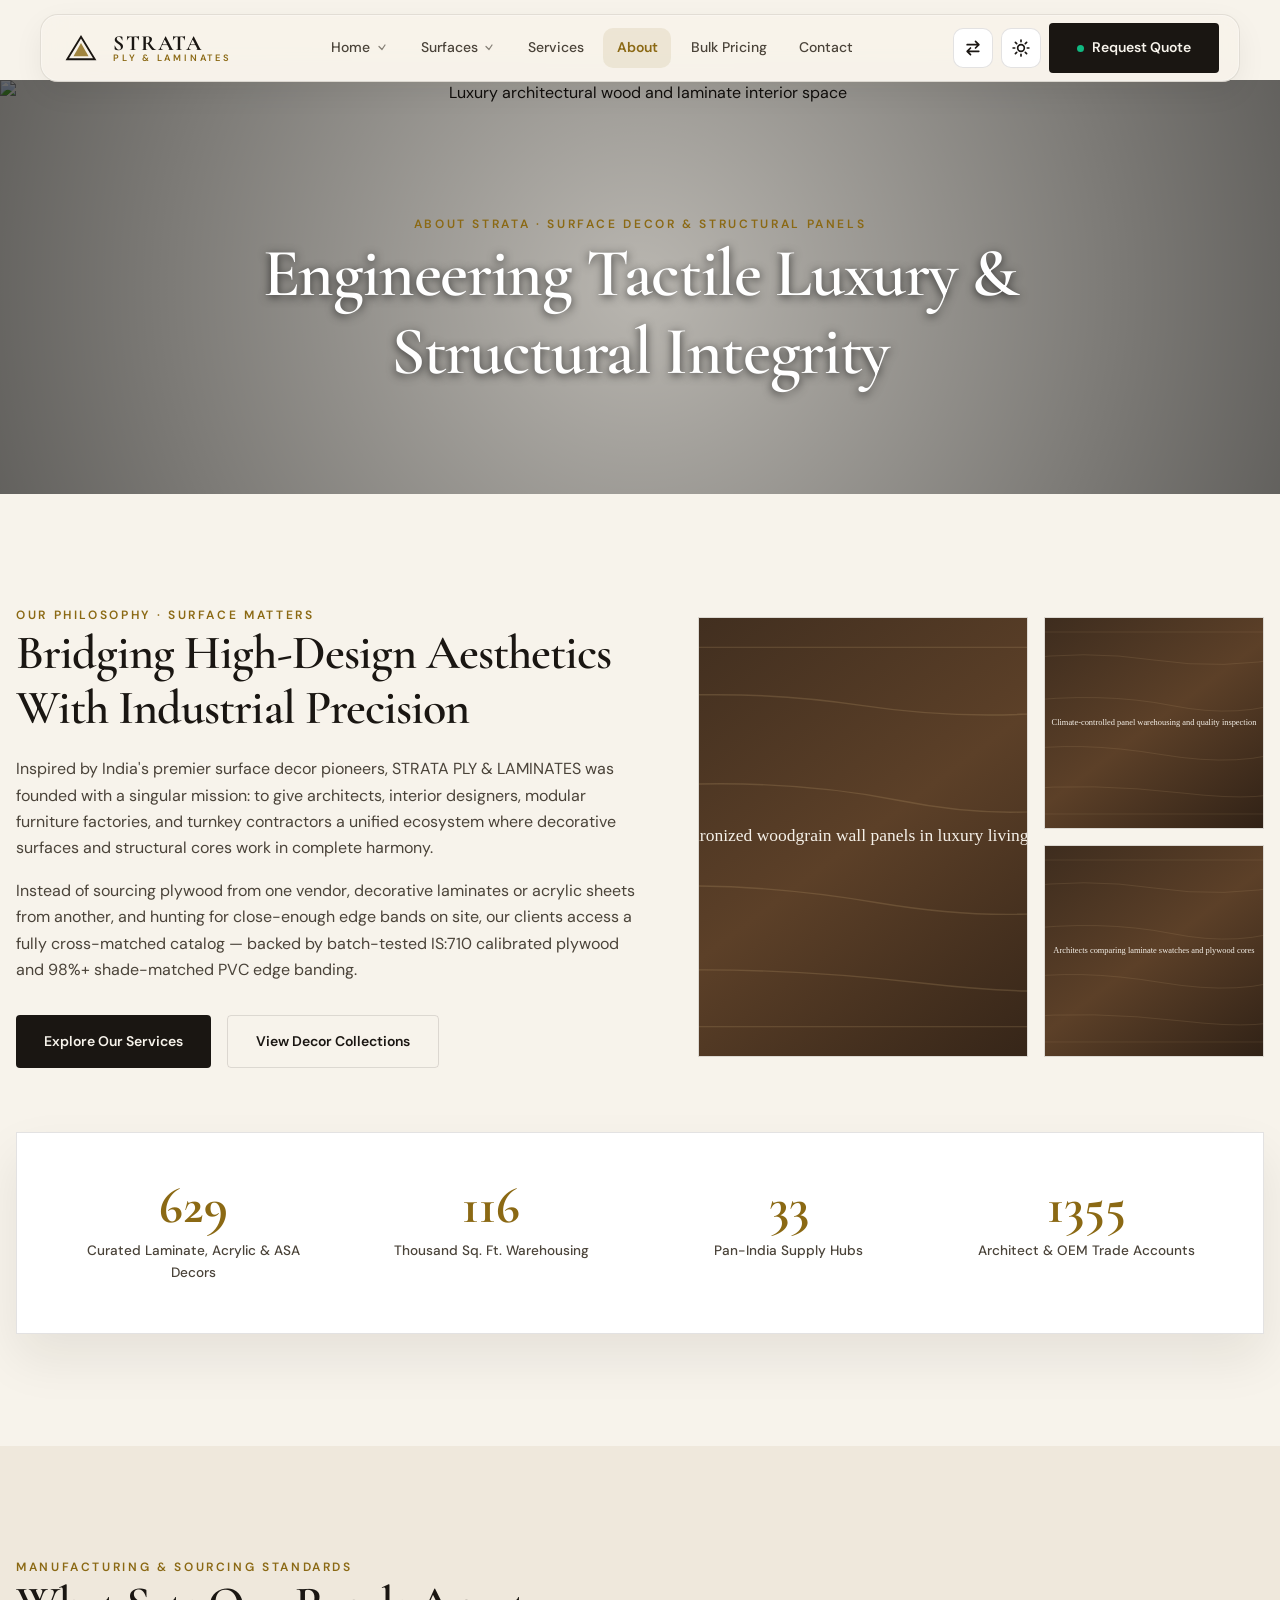
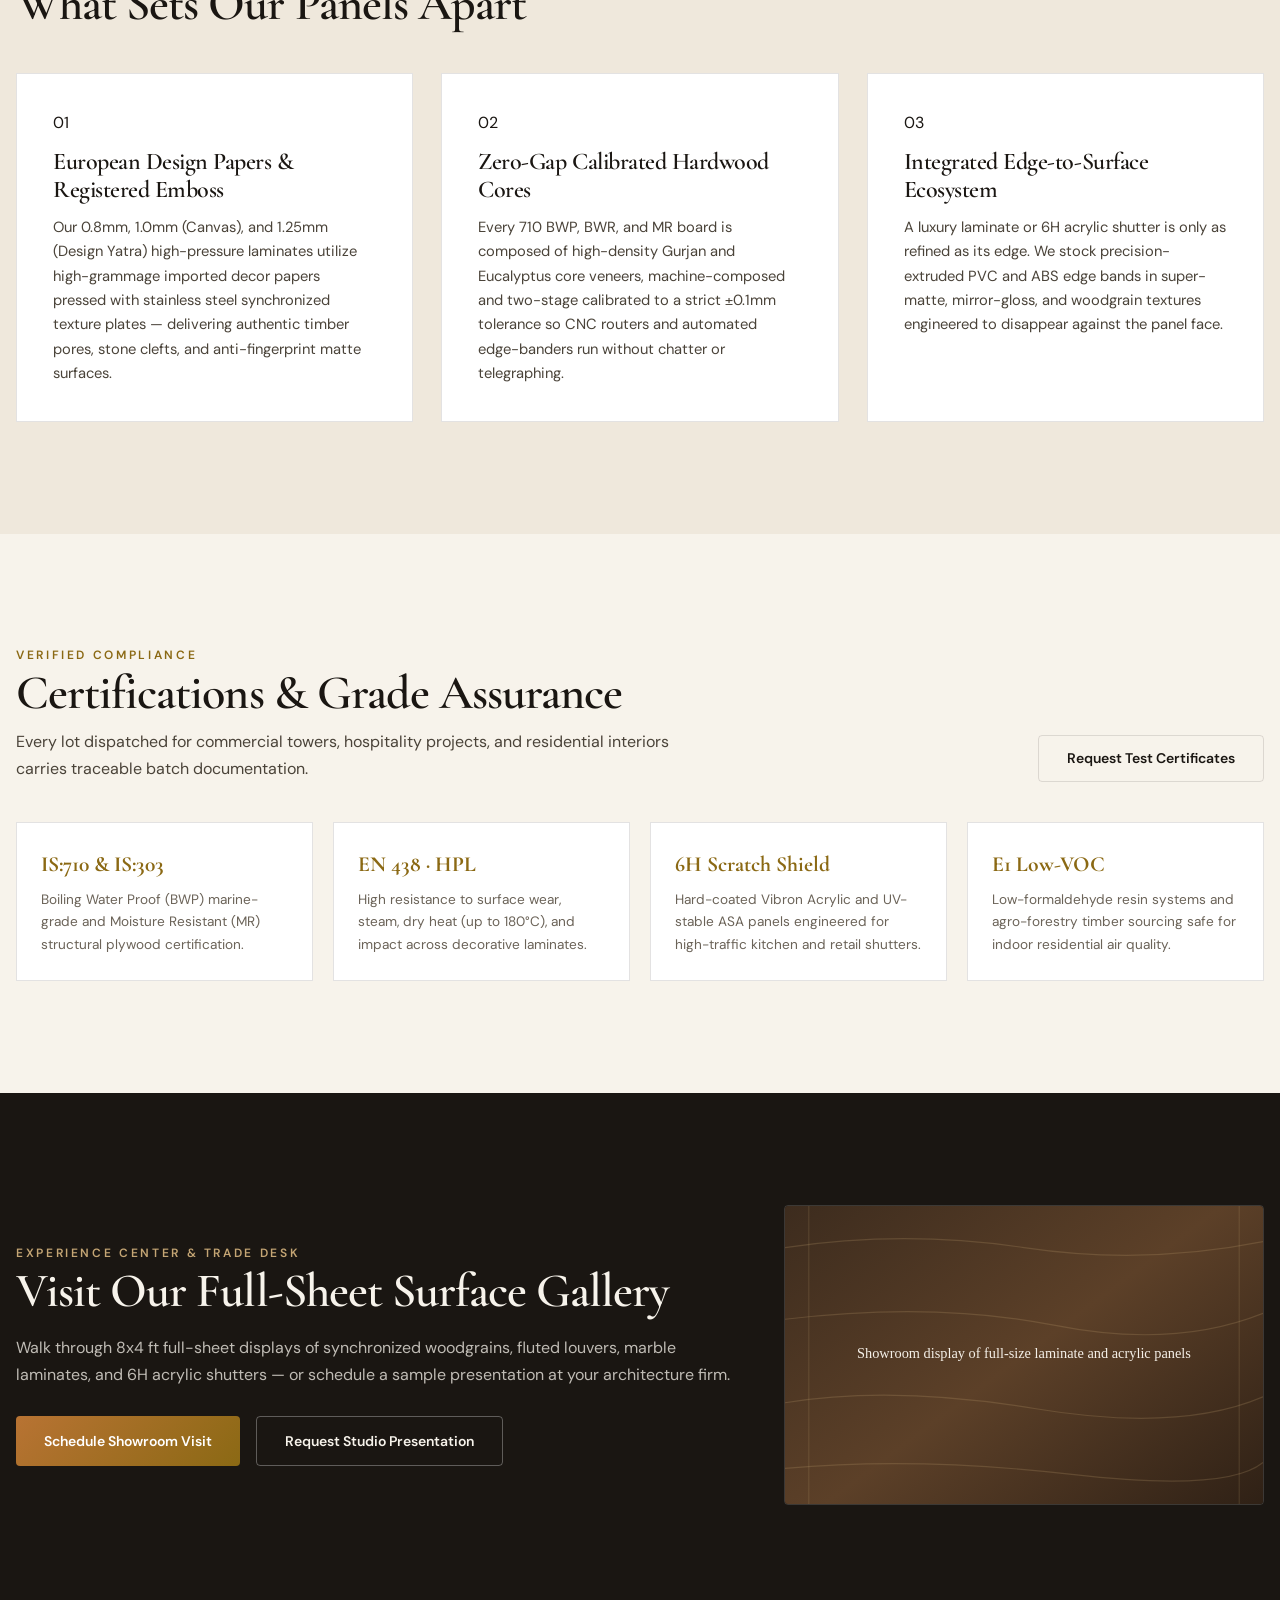
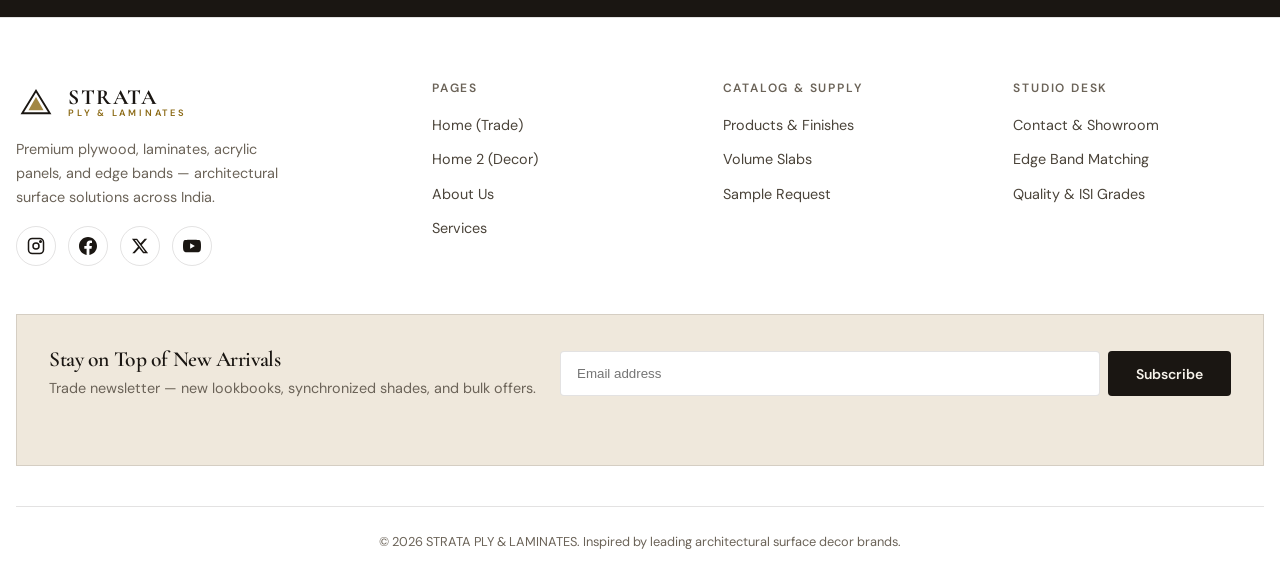
==== about.html @ cf964751 "Comprehensive site-wide polish: fix broken images, unify branding, center inner heroes, add back-to-" ====
<!DOCTYPE html>
<html lang="en">

<head>
  <meta charset="UTF-8">
  <meta name="viewport" content="width=device-width, initial-scale=1.0">
  <meta name="description"
    content="About STRATA PLY & LAMINATES — India's architectural surface decor & calibrated plywood supply partner for architects, OEMs, and interior contractors.">
  <title>About Us | STRATA PLY & LAMINATES</title>
  <link rel="icon" href="favicon.svg" type="image/svg+xml">
  <link rel="stylesheet" href="assets/css/style.css">
</head>

<body data-page="about">

  <header class="site-header" role="banner">
    <div class="nav-inner">
      <a href="index.html" class="brand-logo" aria-label="STRATA Ply and Laminates Home">
        <svg viewBox="0 0 64 64" width="40" height="40" aria-hidden="true">
          <polygon points="10,50 32,14 54,50" fill="none" stroke="currentColor" stroke-width="3" />
          <polygon points="20,45 32,24 44,45" fill="var(--accent)" opacity="0.8" />
        </svg>
        <div class="brand-text">
          <span class="brand-name">STRATA</span>
          <span class="brand-descriptor">PLY &amp; LAMINATES</span>
        </div>
      </a>

      <nav class="nav-links" aria-label="Primary Navigation">
        <!-- Home Dropdown -->
        <div class="nav-item">
          <a href="index.html" class="nav-link" data-nav="home">
            <span>Home</span>
            <svg class="nav-chevron" width="12" height="12" viewBox="0 0 24 24" fill="none" stroke="currentColor" stroke-width="2.5" stroke-linecap="round" stroke-linejoin="round"><path d="m6 9 6 6 6-9"/></svg>
          </a>
          <div class="nav-dropdown-simple">
            <a href="index.html" class="nav-dropdown-item">
              <strong>Classic Architectural</strong>
              <span>Full-line catalog & space visualizer</span>
            </a>
            <a href="home-2.html" class="nav-dropdown-item">
              <strong>Dorby Studio Showcase</strong>
              <span>Split hero & interactive swatch gallery</span>
            </a>
          </div>
        </div>

        <!-- Surfaces Mega Dropdown -->
        <div class="nav-item">
          <a href="products.html" class="nav-link" data-nav="products">
            <span>Surfaces</span>
            <svg class="nav-chevron" width="12" height="12" viewBox="0 0 24 24" fill="none" stroke="currentColor" stroke-width="2.5" stroke-linecap="round" stroke-linejoin="round"><path d="m6 9 6 6 6-9"/></svg>
          </a>
          <div class="nav-dropdown-mega">
            <div class="mega-grid">
              <a href="products.html" class="mega-item">
                <span class="mega-swatch-badge" style="background:#5c3a21">L</span>
                <div class="mega-item-info">
                  <strong>Dorby Laminates</strong>
                  <span>Synchronized, Fluted & Pro 1.25mm</span>
                </div>
              </a>
              <a href="products.html" class="mega-item">
                <span class="mega-swatch-badge" style="background:#8b6b4d">E</span>
                <div class="mega-item-info">
                  <strong>Dorby Edge</strong>
                  <span>Zero-joint matching edge bandings</span>
                </div>
              </a>
              <a href="products.html" class="mega-item">
                <span class="mega-swatch-badge" style="background:#4a6741">A</span>
                <div class="mega-item-info">
                  <strong>ASA Sheet</strong>
                  <span>Seamless UV & weather exterior sheets</span>
                </div>
              </a>
              <a href="products.html" class="mega-item">
                <span class="mega-swatch-badge" style="background:#706e6b">6H</span>
                <div class="mega-item-info">
                  <strong>6H Acrylic Panels</strong>
                  <span>Anti-scratch mirror gloss shutters</span>
                </div>
              </a>
              <a href="products.html" class="mega-item" style="grid-column: span 2">
                <span class="mega-swatch-badge" style="background:#b3541e">P</span>
                <div class="mega-item-info">
                  <strong>Calibrated Plywood (IS:710 Marine)</strong>
                  <span>4x-pressed zero-gap structural core blocks</span>
                </div>
              </a>
            </div>
            <div class="mega-footer">
              <span>✦ Master Trade Folder & A4 Swatch Box Ready</span>
              <a href="products.html">Explore All Surfaces &rarr;</a>
            </div>
          </div>
        </div>

        <div class="nav-item">
          <a href="services.html" class="nav-link" data-nav="services">Services</a>
        </div>
        <div class="nav-item">
          <a href="about.html" class="nav-link" data-nav="about">About</a>
        </div>
        <div class="nav-item">
          <a href="bulk-pricing.html" class="nav-link" data-nav="pricing">Bulk Pricing</a>
        </div>
        <div class="nav-item">
          <a href="contact.html" class="nav-link" data-nav="contact">Contact</a>
        </div>
      </nav>

      <div class="nav-actions">
        <button type="button" class="icon-btn" data-toggle-rtl aria-label="Toggle text direction" title="Toggle RTL / LTR direction">
          <svg width="20" height="20" viewBox="0 0 24 24" fill="none" stroke="currentColor" stroke-width="2" stroke-linecap="round" stroke-linejoin="round" aria-hidden="true">
            <path d="M5 8h14M15 4l4 4-4 4"/>
            <path d="M19 16H5M9 12l-4 4 4 4"/>
          </svg>
        </button>
        <button type="button" class="icon-btn" data-toggle-theme aria-label="Toggle theme" title="Toggle Light / Dark theme">
          <span data-theme-icon></span>
        </button>
        <a href="contact.html" class="btn btn-primary btn-primary-nav btn-magnetic">
          <span class="nav-pulse-dot"></span>
          <span>Request Quote</span>
        </a>
        <button type="button" class="hamburger" aria-label="Open menu" aria-expanded="false" aria-controls="mobile-drawer">
          <span></span><span></span><span></span>
        </button>
      </div>
    </div>
  </header>

  <div id="mobile-drawer" class="mobile-drawer" aria-hidden="true">
    <div class="drawer-backdrop"></div>
    <div class="drawer-panel">
      <div class="drawer-header">
        <a href="index.html" class="brand-logo">
          <svg viewBox="0 0 64 64" width="32" height="32" aria-hidden="true">
            <polygon points="10,50 32,14 54,50" fill="none" stroke="currentColor" stroke-width="3" />
            <polygon points="20,45 32,24 44,45" fill="var(--accent)" opacity="0.8" />
          </svg>
          <div class="brand-text">
            <span class="brand-name">STRATA</span>
            <span class="brand-descriptor">PLY &amp; LAMINATES</span>
          </div>
        </a>
        <button type="button" class="drawer-close" aria-label="Close menu">&times;</button>
      </div>

      <nav class="drawer-nav">
        <a href="index.html" data-nav="home">Home (Classic)</a>
        <a href="home-2.html" data-nav="home-2">Home 2 (Dorby Studio)</a>
        <div class="drawer-dropdown">
          <button type="button" class="drawer-dropdown-btn" aria-expanded="false">
            <span>Surfaces &amp; Decors</span>
            <svg class="drawer-dropdown-arrow" width="16" height="16" viewBox="0 0 24 24" fill="none" stroke="currentColor" stroke-width="2"><path d="m6 9 6 6 6-9"/></svg>
          </button>
          <div class="drawer-dropdown-content">
            <a href="products.html">✦ All Products &amp; Finishes</a>
            <a href="products.html?cat=laminates">· Dorby Laminates (0.8–1.25mm)</a>
            <a href="products.html?cat=edge">· Dorby Edge Bandings</a>
            <a href="products.html?cat=asa">· ASA Weatherproof Panels</a>
            <a href="products.html?cat=acrylic">· 6H Acrylic Mirror &amp; Matte</a>
            <a href="products.html?cat=plywood">· IS:710 Marine Calibrated Ply</a>
          </div>
        </div>
        <a href="services.html" data-nav="services">Services &amp; SLAs</a>
        <a href="about.html" data-nav="about">About Atelier</a>
        <a href="bulk-pricing.html" data-nav="pricing">Bulk Pricing</a>
        <a href="contact.html" data-nav="contact">Contact &amp; Studio</a>
      </nav>

      <div class="drawer-surfaces-preview">
        <span class="drawer-section-title">Surface Collections</span>
        <div class="drawer-surface-chips">
          <a href="products.html">Laminates</a>
          <a href="products.html">Dorby Edge</a>
          <a href="products.html">ASA Sheets</a>
          <a href="products.html">6H Acrylic</a>
          <a href="products.html">IS:710 Ply</a>
        </div>
      </div>

      <div class="drawer-actions">
        <div class="drawer-toggles-row">
          <button type="button" class="btn btn-outline drawer-toggle-btn" data-toggle-rtl aria-label="Toggle text direction">
            <svg width="18" height="18" viewBox="0 0 24 24" fill="none" stroke="currentColor" stroke-width="2" stroke-linecap="round" stroke-linejoin="round" aria-hidden="true">
              <path d="M5 8h14M15 4l4 4-4 4"/>
              <path d="M19 16H5M9 12l-4 4 4 4"/>
            </svg>
            <span data-rtl-label>RTL</span>
          </button>
          <button type="button" class="btn btn-outline drawer-toggle-btn" data-toggle-theme aria-label="Toggle theme">
            <span data-theme-icon></span>
            <span>Theme</span>
          </button>
        </div>
        <a href="contact.html" class="btn btn-primary" style="width:100%">
          <span class="nav-pulse-dot"></span>
          <span>Request Quote</span>
        </a>
      </div>
    </div>
  </div>

  <main class="page-main">
    <!-- Hero -->
    <section class="page-hero" aria-labelledby="about-hero">
      <img src="https://images.unsplash.com/photo-1618221195710-dd6b41faaea6?auto=format&fit=crop&w=1800&q=80"
        alt="Luxury architectural wood and laminate interior space" width="1800" height="900" fetchpriority="high">
      <div class="page-hero-overlay"></div>
      <div class="container">
        <p class="eyebrow">About STRATA · Surface Decor & Structural Panels</p>
        <h1 id="about-hero" class="display-heading">Engineering Tactile Luxury & Structural Integrity</h1>
      </div>
    </section>

    <!-- Story & Heritage -->
    <section class="section" aria-labelledby="story-heading">
      <div class="container">
        <div class="about-story-grid">
          <div class="reveal">
            <p class="eyebrow">Our Philosophy · Surface Matters</p>
            <h2 id="story-heading" class="section-heading">Bridging High-Design Aesthetics With Industrial Precision</h2>
            <p style="margin-top:1.25rem;color:var(--text-secondary)">
              Inspired by India's premier surface decor pioneers, STRATA PLY & LAMINATES was founded with a singular mission: to give architects, interior designers, modular furniture factories, and turnkey contractors a unified ecosystem where decorative surfaces and structural cores work in complete harmony.
            </p>
            <p style="margin-top:1rem;color:var(--text-secondary)">
              Instead of sourcing plywood from one vendor, decorative laminates or acrylic sheets from another, and hunting for close-enough edge bands on site, our clients access a fully cross-matched catalog — backed by batch-tested IS:710 calibrated plywood and 98%+ shade-matched PVC edge banding.
            </p>
            <div style="margin-top:2rem;display:flex;gap:1rem;flex-wrap:wrap">
              <a href="services.html" class="btn btn-primary">Explore Our Services</a>
              <a href="home-2.html" class="btn btn-outline">View Decor Collections</a>
            </div>
          </div>

          <div class="about-collage reveal">
            <img src="https://images.unsplash.com/photo-1616486338812-3dadae4b4ace?auto=format&fit=crop&w=800&q=80"
              alt="Synchronized woodgrain wall panels in luxury living room" loading="lazy"
              style="aspect-ratio:3/4">
            <div style="display:grid;gap:1rem">
              <img src="https://images.unsplash.com/photo-1586528116311-ad8dd3c8310d?auto=format&fit=crop&w=700&q=80"
                alt="Climate-controlled panel warehousing and quality inspection" loading="lazy"
                style="aspect-ratio:4/3">
              <img src="https://images.unsplash.com/photo-1503387762-592deb58ef4e?auto=format&fit=crop&w=700&q=80"
                alt="Architects comparing laminate swatches and plywood cores" loading="lazy"
                style="aspect-ratio:4/3">
            </div>
          </div>
        </div>

        <!-- Counter Strip -->
        <div class="about-stat-strip reveal" style="margin-top:4rem">
          <div class="about-stat-item">
            <strong data-counter="650">0</strong>
            <span>Curated Laminate, Acrylic & ASA Decors</span>
          </div>
          <div class="about-stat-item">
            <strong data-counter="120">0</strong>
            <span>Thousand Sq. Ft. Warehousing</span>
          </div>
          <div class="about-stat-item">
            <strong data-counter="35">0</strong>
            <span>Pan-India Supply Hubs</span>
          </div>
          <div class="about-stat-item">
            <strong data-counter="1400">0</strong>
            <span>Architect & OEM Trade Accounts</span>
          </div>
        </div>
      </div>
    </section>

    <!-- Three Core Pillars -->
    <section class="section" style="background:var(--bg-secondary)" aria-labelledby="pillars-heading">
      <div class="container">
        <p class="eyebrow reveal">Manufacturing & Sourcing Standards</p>
        <h2 id="pillars-heading" class="section-heading reveal">What Sets Our Panels Apart</h2>

        <div class="pillars-grid" style="margin-top:2.5rem">
          <article class="pillar-card reveal">
            <span class="benefit-num">01</span>
            <h3>European Design Papers & Registered Emboss</h3>
            <p>
              Our 0.8mm, 1.0mm (Canvas), and 1.25mm (Design Yatra) high-pressure laminates utilize high-grammage imported decor papers pressed with stainless steel synchronized texture plates — delivering authentic timber pores, stone clefts, and anti-fingerprint matte surfaces.
            </p>
          </article>

          <article class="pillar-card reveal">
            <span class="benefit-num">02</span>
            <h3>Zero-Gap Calibrated Hardwood Cores</h3>
            <p>
              Every 710 BWP, BWR, and MR board is composed of high-density Gurjan and Eucalyptus core veneers, machine-composed and two-stage calibrated to a strict ±0.1mm tolerance so CNC routers and automated edge-banders run without chatter or telegraphing.
            </p>
          </article>

          <article class="pillar-card reveal">
            <span class="benefit-num">03</span>
            <h3>Integrated Edge-to-Surface Ecosystem</h3>
            <p>
              A luxury laminate or 6H acrylic shutter is only as refined as its edge. We stock precision-extruded PVC and ABS edge bands in super-matte, mirror-gloss, and woodgrain textures engineered to disappear against the panel face.
            </p>
          </article>
        </div>
      </div>
    </section>

    <!-- Quality & Sustainability Certifications -->
    <section class="section" aria-labelledby="cert-heading">
      <div class="container">
        <div style="display:flex;justify-content:space-between;align-items:flex-end;flex-wrap:wrap;gap:1.5rem">
          <div>
            <p class="eyebrow reveal">Verified Compliance</p>
            <h2 id="cert-heading" class="section-heading reveal">Certifications & Grade Assurance</h2>
            <p class="reveal" style="margin-top:0.5rem;color:var(--text-secondary);max-width:60ch">
              Every lot dispatched for commercial towers, hospitality projects, and residential interiors carries traceable batch documentation.
            </p>
          </div>
          <button type="button" class="btn btn-outline reveal" data-modal-open="modal-enquiry">Request Test Certificates</button>
        </div>

        <div class="cert-badges" style="margin-top:2.5rem">
          <div class="cert-card reveal">
            <strong>IS:710 & IS:303</strong>
            <span>Boiling Water Proof (BWP) marine-grade and Moisture Resistant (MR) structural plywood certification.</span>
          </div>
          <div class="cert-card reveal">
            <strong>EN 438 · HPL</strong>
            <span>High resistance to surface wear, steam, dry heat (up to 180°C), and impact across decorative laminates.</span>
          </div>
          <div class="cert-card reveal">
            <strong>6H Scratch Shield</strong>
            <span>Hard-coated Vibron Acrylic and UV-stable ASA panels engineered for high-traffic kitchen and retail shutters.</span>
          </div>
          <div class="cert-card reveal">
            <strong>E1 Low-VOC</strong>
            <span>Low-formaldehyde resin systems and agro-forestry timber sourcing safe for indoor residential air quality.</span>
          </div>
        </div>
      </div>
    </section>

    <!-- Architect & Studio Experience Center Section -->
    <section class="section section-dark" aria-labelledby="studio-cta-heading">
      <div class="container">
        <div class="cta-banner-grid">
          <div class="reveal">
            <p class="eyebrow">Experience Center & Trade Desk</p>
            <h2 id="studio-cta-heading" class="section-heading">Visit Our Full-Sheet Surface Gallery</h2>
            <p style="margin-top:1rem">
              Walk through 8x4 ft full-sheet displays of synchronized woodgrains, fluted louvers, marble laminates, and 6H acrylic shutters — or schedule a sample presentation at your architecture firm.
            </p>
            <div style="margin-top:1.75rem;display:flex;gap:1rem;flex-wrap:wrap">
              <a href="contact.html" class="btn btn-accent">Schedule Showroom Visit</a>
              <button type="button" class="btn btn-outline" style="border-color:rgba(255,255,255,0.3);color:inherit"
                data-modal-open="modal-enquiry">Request Studio Presentation</button>
            </div>
          </div>
          <div class="reveal">
            <img src="https://images.unsplash.com/photo-1618221195710-dd6b41faaea6?auto=format&fit=crop&w=1000&q=80"
              alt="Showroom display of full-size laminate and acrylic panels" loading="lazy"
              style="border-radius:var(--radius);border:1px solid rgba(255,255,255,0.15);aspect-ratio:16/10;object-fit:cover;width:100%">
          </div>
        </div>
      </div>
    </section>
  </main>

  <footer class="site-footer" role="contentinfo">
    <div class="container">
      <div class="footer-grid">
        <div class="footer-brand">
          <a href="index.html" class="brand-logo">
            <svg viewBox="0 0 64 64" width="40" height="40" aria-hidden="true">
              <polygon points="10,50 32,14 54,50" fill="none" stroke="currentColor" stroke-width="3" />
              <polygon points="20,45 32,24 44,45" fill="var(--accent)" opacity="0.8" />
            </svg>
            <div class="brand-text"><span class="brand-name">STRATA</span><span class="brand-descriptor">PLY &amp; LAMINATES</span></div>
          </a>
          <p>Premium plywood, laminates, acrylic panels, and edge bands — architectural surface solutions across India.</p>
          <div class="social-row">
            <a href="#" aria-label="Instagram"><svg width="18" height="18" viewBox="0 0 24 24" fill="none"
                stroke="currentColor" stroke-width="2">
                <rect x="2" y="2" width="20" height="20" rx="5" />
                <circle cx="12" cy="12" r="4" />
                <circle cx="18" cy="6" r="1" fill="currentColor" />
              </svg></a>
            <a href="#" aria-label="Facebook"><svg width="18" height="18" viewBox="0 0 24 24" fill="currentColor">
                <path
                  d="M24 12.073c0-6.627-5.373-12-12-12s-12 5.373-12 12c0 5.99 4.388 10.954 10.125 11.854v-8.385H7.078v-3.47h3.047V9.43c0-3.007 1.792-4.669 4.533-4.669 1.312 0 2.686.235 2.686.235v2.953H15.83c-1.491 0-1.956.925-1.956 1.874v2.25h3.328l-.532 3.47h-2.796v8.385C19.612 23.027 24 18.062 24 12.073z" />
              </svg></a>
            <a href="#" aria-label="X"><svg width="18" height="18" viewBox="0 0 24 24" fill="currentColor">
                <path
                  d="M18.244 2.25h3.308l-7.227 8.26 8.502 11.24H16.17l-5.214-6.817L4.99 21.75H1.68l7.73-8.835L1.254 2.25H8.08l4.713 6.231zm-1.161 17.52h1.833L7.084 4.126H5.117z" />
              </svg></a>
            <a href="#" aria-label="YouTube"><svg width="18" height="18" viewBox="0 0 24 24" fill="currentColor">
                <path
                  d="M23.498 6.186a3.016 3.016 0 0 0-2.122-2.136C19.505 3.545 12 3.545 12 3.545s-7.505 0-9.377.505A3.017 3.017 0 0 0 .502 6.186C0 8.07 0 12 0 12s0 3.93.502 5.814a3.016 3.016 0 0 0 2.122 2.136c1.871.505 9.376.505 9.376.505s7.505 0 9.377-.505a3.015 3.015 0 0 0 2.122-2.136C24 15.93 24 12 24 12s0-3.93-.502-5.814zM9.545 15.568V8.432L15.818 12l-6.273 3.568z" />
              </svg></a>
          </div>
        </div>
        <div class="footer-col">
          <h4>Pages</h4>
          <ul>
            <li><a href="index.html">Home (Trade)</a></li>
            <li><a href="home-2.html">Home 2 (Decor)</a></li>
            <li><a href="about.html">About Us</a></li>
            <li><a href="services.html">Services</a></li>
          </ul>
        </div>
        <div class="footer-col">
          <h4>Catalog & Supply</h4>
          <ul>
            <li><a href="products.html">Products & Finishes</a></li>
            <li><a href="bulk-pricing.html">Volume Slabs</a></li>
            <li><a href="#" data-modal-open="modal-enquiry">Sample Request</a></li>
          </ul>
        </div>
        <div class="footer-col">
          <h4>Studio Desk</h4>
          <ul>
            <li><a href="contact.html">Contact & Showroom</a></li>
            <li><a href="services.html">Edge Band Matching</a></li>
            <li><a href="about.html">Quality & ISI Grades</a></li>
          </ul>
        </div>
      </div>
      <div class="newsletter-box">
        <div>
          <h3 style="font-size:1.35rem">Stay on Top of New Arrivals</h3>
          <p style="font-size:0.9rem;color:var(--text-muted);margin-top:0.35rem">Trade newsletter — new lookbooks, synchronized shades, and bulk offers.</p>
        </div>
        <form class="newsletter-form" data-newsletter aria-label="Newsletter">
          <input type="email" placeholder="Email address" required aria-label="Email">
          <button type="submit" class="btn btn-primary">Subscribe</button>
        </form>
        <p class="newsletter-msg" style="width:100%;font-size:0.85rem;margin-top:0.5rem"></p>
      </div>
      <p class="footer-bottom">© 2026 STRATA PLY &amp; LAMINATES. Inspired by leading architectural surface decor brands.</p>
    </div>
  </footer>

  <div id="modal-enquiry" class="modal-root" role="dialog" aria-modal="true" aria-labelledby="modal-enquiry-title"
    aria-hidden="true">
    <div class="modal-backdrop"></div>
    <div class="modal-card">
      <button type="button" class="modal-close" aria-label="Close">&times;</button>
      <h2 id="modal-enquiry-title" style="font-size:1.75rem">Connect With Our Team</h2>
      <p style="margin-top:0.5rem;color:var(--text-muted);font-size:0.9rem">Request test certificates, studio presentations, or dealer pricing.</p>
      <form data-validate-form style="margin-top:1.5rem">
        <div class="form-group"><label for="eq-name">Full Name</label><input id="eq-name" name="name" required
            autocomplete="name"><span class="form-error">Required</span></div>
        <div class="form-group"><label for="eq-email">Email</label><input id="eq-email" name="email" type="email"
            required autocomplete="email"><span class="form-error">Valid email required</span></div>
        <div class="form-group"><label for="eq-phone">Phone</label><input id="eq-phone" name="phone" type="tel"
            required><span class="form-error">Valid phone required</span></div>
        <div class="form-group"><label for="eq-msg">Enquiry Details</label><textarea id="eq-msg" name="message" rows="3"
            required placeholder="Studio presentation, test reports, or project requirement…"></textarea><span class="form-error">Required</span>
        </div>
        <button type="submit" class="btn btn-primary" style="width:100%">Send Enquiry</button>
        <p class="form-success" hidden style="margin-top:1rem;text-align:center;color:var(--accent)">Enquiry received — thank you.</p>
      </form>
    </div>
  </div>

  <script src="assets/js/main.js"></script>
</body>

</html>
---- assets/css/style.css ----
/* STRATA PLY & LAMINATES — Design System */
@import url('https://fonts.googleapis.com/css2?family=Cormorant+Garamond:ital,wght@0,500;0,600;0,700;1,500&family=DM+Sans:ital,opsz,wght@0,9..40,400;0,9..40,500;0,9..40,600;0,9..40,700;1,9..40,400&display=swap');

:root {
  --bg-primary: #f7f3eb;
  --bg-secondary: #efe8dc;
  --bg-elevated: #ffffff;
  --text-primary: #1a1612;
  --text-secondary: #4a4339;
  --text-muted: #6b6358;
  --accent: #8b6914;
  --accent-soft: #c4a574;
  --accent-copper: #b87333;
  --border: rgba(26, 22, 18, 0.12);
  --shadow: 0 24px 48px rgba(26, 22, 18, 0.08);
  --shadow-lg: 0 32px 64px rgba(26, 22, 18, 0.14);
  --nav-height: 80px;
  --font-display: 'Cormorant Garamond', Georgia, serif;
  --font-body: 'DM Sans', system-ui, sans-serif;
  --radius: 4px;
  --transition: 0.35s cubic-bezier(0.4, 0, 0.2, 1);
}

[data-theme='dark'] {
  --bg-primary: #141210;
  --bg-secondary: #1c1916;
  --bg-elevated: #242019;
  --text-primary: #f5f0e8;
  --text-secondary: #d4cdc2;
  --text-muted: #a89f92;
  --accent: #d4a853;
  --accent-soft: #c4a574;
  --border: rgba(245, 240, 232, 0.12);
  --shadow: 0 24px 48px rgba(0, 0, 0, 0.4);
  --shadow-lg: 0 32px 64px rgba(0, 0, 0, 0.55);
}

*,
*::before,
*::after {
  box-sizing: border-box;
  margin: 0;
  padding: 0;
}

html {
  scroll-behavior: smooth;
}

body {
  font-family: var(--font-body);
  background: var(--bg-primary);
  color: var(--text-primary);
  line-height: 1.65;
  overflow-x: hidden;
  transition: background var(--transition), color var(--transition);
}

img {
  max-width: 100%;
  height: auto;
  display: block;
}

a {
  color: inherit;
  text-decoration: none;
}

ul {
  list-style: none;
}

h1, h2, h3, h4 {
  font-family: var(--font-display);
  font-weight: 600;
  line-height: 1.15;
  letter-spacing: -0.02em;
}

.container {
  width: min(100% - 2rem, 1280px);
  margin-inline: auto;
}

.eyebrow {
  font-size: clamp(0.65rem, 1.5vw, 0.75rem);
  font-weight: 600;
  letter-spacing: 0.22em;
  text-transform: uppercase;
  color: var(--accent);
}

.display-heading {
  font-size: clamp(2.25rem, 6vw, 4.25rem);
}

.section-heading {
  font-size: clamp(1.85rem, 4vw, 3rem);
}

.section {
  padding: clamp(4rem, 10vw, 7rem) 0;
}

/* ——— Unique Architectural Floating Capsule Navbar ——— */
.site-header {
  position: fixed;
  top: 14px;
  left: 0;
  right: 0;
  z-index: 1000;
  padding-inline: clamp(1rem, 3.5vw, 2.5rem);
  pointer-events: none;
  transition: top 0.35s ease, padding 0.35s ease;
}

.site-header .nav-inner {
  pointer-events: auto;
  max-width: 1360px;
  margin: 0 auto;
  height: 68px;
  padding: 0.45rem 1.25rem;
  background: color-mix(in srgb, var(--bg-primary) 88%, transparent);
  backdrop-filter: blur(20px) saturate(180%);
  -webkit-backdrop-filter: blur(20px) saturate(180%);
  border: 1px solid color-mix(in srgb, var(--border) 80%, transparent);
  border-radius: 18px;
  box-shadow: 0 10px 32px -4px rgba(26, 22, 18, 0.08), 0 0 0 1px rgba(255, 255, 255, 0.3) inset;
  display: flex;
  align-items: center;
  justify-content: space-between;
  gap: 1.5rem;
  transition: all 0.35s ease;
}

[data-theme='dark'] .site-header .nav-inner {
  background: rgba(20, 18, 16, 0.88);
  border-color: rgba(255, 255, 255, 0.1);
  box-shadow: 0 14px 40px -4px rgba(0, 0, 0, 0.45), 0 0 0 1px rgba(255, 255, 255, 0.04) inset;
}

.site-header.scrolled {
  top: 8px;
}

.site-header.scrolled .nav-inner {
  height: 62px;
  background: color-mix(in srgb, var(--bg-primary) 95%, transparent);
  border-color: var(--border);
  box-shadow: 0 14px 36px -4px rgba(26, 22, 18, 0.12), 0 0 0 1px rgba(255, 255, 255, 0.35) inset;
}

/* Brand Emblem */
.brand-logo {
  display: flex;
  align-items: center;
  gap: 0.75rem;
  flex-shrink: 0;
  text-decoration: none;
}

.brand-logo svg {
  width: 40px;
  height: 40px;
  transition: transform var(--transition);
}

.brand-logo:hover svg {
  transform: rotate(-3deg) scale(1.05);
}

.brand-text {
  display: flex;
  flex-direction: column;
  line-height: 1.05;
}

.brand-name {
  font-family: var(--font-display);
  font-size: 1.35rem;
  font-weight: 700;
  letter-spacing: 0.07em;
  color: var(--text-primary);
}

.brand-descriptor {
  font-size: 0.58rem;
  letter-spacing: 0.3em;
  text-transform: uppercase;
  color: var(--accent);
  font-weight: 600;
}

/* Nav Links & Dropdown System */
.nav-links {
  display: flex;
  align-items: center;
  gap: 0.35rem;
  list-style: none;
  margin: 0;
  padding: 0;
}

.nav-item {
  position: relative;
}

.nav-link {
  font-size: 0.875rem;
  font-weight: 500;
  color: var(--text-secondary);
  padding: 0.5rem 0.85rem;
  border-radius: 10px;
  display: inline-flex;
  align-items: center;
  gap: 0.35rem;
  transition: all 0.2s ease;
  text-decoration: none;
  white-space: nowrap;
}

.nav-link:hover {
  color: var(--text-primary);
  background: color-mix(in srgb, currentColor 6%, transparent);
}

.nav-link.active {
  color: var(--accent);
  background: color-mix(in srgb, var(--accent) 10%, transparent);
  font-weight: 600;
}

.nav-chevron {
  transition: transform 0.25s ease;
  opacity: 0.65;
}

.nav-item:hover .nav-chevron {
  transform: rotate(180deg);
  opacity: 1;
}

/* Invisible bridge so mouse hover doesn't drop */
.nav-item::after {
  content: '';
  position: absolute;
  top: 100%;
  left: 0;
  right: 0;
  height: 14px;
}

/* Simple Dropdown */
.nav-dropdown-simple {
  position: absolute;
  top: calc(100% + 10px);
  left: 0;
  min-width: 260px;
  background: var(--bg-elevated);
  backdrop-filter: blur(24px);
  -webkit-backdrop-filter: blur(24px);
  border: 1px solid var(--border);
  border-radius: 14px;
  box-shadow: 0 16px 40px -8px rgba(0, 0, 0, 0.16);
  padding: 0.5rem;
  opacity: 0;
  pointer-events: none;
  transform: translateY(8px);
  transition: opacity 0.22s ease, transform 0.22s cubic-bezier(0.16, 1, 0.3, 1);
  z-index: 100;
}

[dir='rtl'] .nav-dropdown-simple {
  left: auto;
  right: 0;
}

.nav-item:hover .nav-dropdown-simple,
.nav-item:focus-within .nav-dropdown-simple {
  opacity: 1;
  pointer-events: auto;
  transform: translateY(0);
}

.nav-dropdown-item {
  display: flex;
  flex-direction: column;
  gap: 0.15rem;
  padding: 0.65rem 0.85rem;
  border-radius: 8px;
  text-decoration: none;
  transition: background 0.2s ease;
}

.nav-dropdown-item:hover {
  background: color-mix(in srgb, currentColor 6%, transparent);
}

.nav-dropdown-item strong {
  font-size: 0.88rem;
  color: var(--text-primary);
  font-weight: 600;
}

.nav-dropdown-item span {
  font-size: 0.72rem;
  color: var(--text-muted);
}

/* Luxury Mega Dropdown for Surfaces */
.nav-dropdown-mega {
  position: absolute;
  top: calc(100% + 10px);
  left: 50%;
  transform: translateX(-50%) translateY(8px);
  width: 580px;
  background: var(--bg-elevated);
  backdrop-filter: blur(24px);
  -webkit-backdrop-filter: blur(24px);
  border: 1px solid var(--border);
  border-radius: 16px;
  box-shadow: 0 20px 48px -10px rgba(0, 0, 0, 0.2);
  padding: 1.25rem;
  opacity: 0;
  pointer-events: none;
  transition: opacity 0.25s ease, transform 0.25s cubic-bezier(0.16, 1, 0.3, 1);
  z-index: 100;
}

[dir='rtl'] .nav-dropdown-mega {
  left: auto;
  right: 50%;
  transform: translateX(50%) translateY(8px);
}

.nav-item:hover .nav-dropdown-mega,
.nav-item:focus-within .nav-dropdown-mega {
  opacity: 1;
  pointer-events: auto;
  transform: translateX(-50%) translateY(0);
}

[dir='rtl'] .nav-item:hover .nav-dropdown-mega,
[dir='rtl'] .nav-item:focus-within .nav-dropdown-mega {
  transform: translateX(50%) translateY(0);
}

.mega-grid {
  display: grid;
  grid-template-columns: repeat(2, 1fr);
  gap: 0.65rem;
}

.mega-item {
  display: flex;
  align-items: center;
  gap: 0.75rem;
  padding: 0.65rem 0.85rem;
  border-radius: 10px;
  text-decoration: none;
  border: 1px solid transparent;
  transition: all 0.2s ease;
}

.mega-item:hover {
  background: color-mix(in srgb, currentColor 5%, transparent);
  border-color: var(--border);
  transform: translateX(2px);
}

[dir='rtl'] .mega-item:hover {
  transform: translateX(-2px);
}

.mega-swatch-badge {
  width: 34px;
  height: 34px;
  border-radius: 8px;
  display: grid;
  place-items: center;
  font-family: var(--font-display);
  font-weight: 700;
  font-size: 0.95rem;
  color: #fff;
  flex-shrink: 0;
  box-shadow: 0 4px 10px -2px rgba(0, 0, 0, 0.2);
}

.mega-item-info {
  display: flex;
  flex-direction: column;
}

.mega-item-info strong {
  font-size: 0.86rem;
  color: var(--text-primary);
  font-weight: 600;
}

.mega-item-info span {
  font-size: 0.72rem;
  color: var(--text-muted);
}

.mega-footer {
  margin-top: 1rem;
  padding-top: 0.85rem;
  border-top: 1px solid var(--border);
  display: flex;
  align-items: center;
  justify-content: space-between;
  font-size: 0.76rem;
  color: var(--text-secondary);
}

.mega-footer a {
  color: var(--accent);
  font-weight: 600;
  display: inline-flex;
  align-items: center;
  gap: 0.25rem;
}

.mega-footer a:hover {
  text-decoration: underline;
}

/* Nav Actions CTA with Pulse */
.btn-primary-nav {
  padding: 0.65rem 1.25rem;
  font-size: 0.85rem;
  border-radius: 10px;
  display: inline-flex;
  align-items: center;
  gap: 0.5rem;
  white-space: nowrap;
}

.nav-pulse-dot {
  width: 7px;
  height: 7px;
  border-radius: 50%;
  background: #10b981;
  box-shadow: 0 0 0 0 rgba(16, 185, 129, 0.7);
  animation: navPulse 2s infinite;
  display: inline-block;
  flex-shrink: 0;
}

@keyframes navPulse {
  0% {
    transform: scale(0.95);
    box-shadow: 0 0 0 0 rgba(16, 185, 129, 0.7);
  }
  70% {
    transform: scale(1);
    box-shadow: 0 0 0 6px rgba(16, 185, 129, 0);
  }
  100% {
    transform: scale(0.95);
    box-shadow: 0 0 0 0 rgba(16, 185, 129, 0);
  }
}

.nav-actions {
  display: flex;
  align-items: center;
  gap: 0.5rem;
}

.icon-btn {
  width: 40px;
  height: 40px;
  border: 1px solid var(--border);
  background: var(--bg-elevated);
  color: var(--text-primary);
  border-radius: 10px;
  cursor: pointer;
  display: inline-flex;
  align-items: center;
  justify-content: center;
  padding: 0;
  transition: transform var(--transition), border-color var(--transition), background var(--transition);
}

.icon-btn:hover {
  transform: translateY(-2px);
  border-color: var(--accent-soft);
}

.icon-btn:active,
.icon-btn.active {
  border-color: var(--accent);
  color: var(--accent);
}

.icon-btn svg {
  display: block;
}

.btn {
  display: inline-flex;
  align-items: center;
  justify-content: center;
  gap: 0.5rem;
  padding: 0.85rem 1.75rem;
  font-family: var(--font-body);
  font-size: 0.875rem;
  font-weight: 600;
  border: none;
  border-radius: var(--radius);
  cursor: pointer;
  transition: transform 0.25s ease, box-shadow 0.25s ease, background 0.25s ease;
}

.btn-primary {
  background: var(--text-primary);
  color: var(--bg-primary);
}

[data-theme='dark'] .btn-primary {
  background: var(--accent);
  color: #141210;
}

.btn-primary:hover {
  transform: translateY(-2px);
  box-shadow: 0 6px 20px color-mix(in srgb, var(--accent) 35%, transparent);
  filter: brightness(1.06);
}

.btn-outline {
  background: transparent;
  border: 1px solid var(--border);
  color: var(--text-primary);
  transition: all 0.25s ease;
}

.btn-outline:hover {
  border-color: var(--accent);
  background: color-mix(in srgb, var(--accent) 15%, transparent);
  color: var(--accent);
  transform: translateY(-2px);
  box-shadow: 0 4px 14px rgba(0, 0, 0, 0.12);
}

.btn-accent {
  background: linear-gradient(135deg, var(--accent-copper), var(--accent));
  color: #fff;
  transition: all 0.25s ease;
}

.btn-accent:hover {
  transform: translateY(-2px);
  box-shadow: 0 6px 20px color-mix(in srgb, var(--accent) 35%, transparent);
  filter: brightness(1.08);
}

.hamburger {
  display: none;
  flex-direction: column;
  justify-content: center;
  align-items: center;
  gap: 5px;
  width: 42px;
  height: 42px;
  padding: 8px;
  border: 1px solid var(--border);
  background: var(--bg-elevated);
  border-radius: var(--radius);
  cursor: pointer;
  z-index: 101;
}

.hamburger span {
  display: block;
  width: 22px;
  height: 2px;
  background-color: var(--text-primary) !important;
  border-radius: 2px;
  transition: transform var(--transition), opacity var(--transition);
}

.hamburger.open span:nth-child(1) {
  transform: translateY(7px) rotate(45deg);
}

.hamburger.open span:nth-child(2) {
  opacity: 0;
}

.hamburger.open span:nth-child(3) {
  transform: translateY(-7px) rotate(-45deg);
}

.mobile-drawer {
  position: fixed;
  inset: 0;
  z-index: 999;
  pointer-events: none;
  visibility: hidden;
}

.mobile-drawer.open {
  pointer-events: auto;
  visibility: visible;
}

.drawer-backdrop {
  position: absolute;
  inset: 0;
  background: rgba(0, 0, 0, 0.5);
  opacity: 0;
  transition: opacity var(--transition);
}

.mobile-drawer.open .drawer-backdrop {
  opacity: 1;
}

.drawer-panel {
  position: absolute;
  top: 0;
  right: 0;
  width: min(340px, 88vw);
  height: 100%;
  background: var(--bg-elevated);
  padding: 1.5rem 1.25rem 2rem;
  transform: translateX(100%);
  transition: transform var(--transition);
  overflow-y: auto;
  border-left: 1px solid var(--border);
  display: flex;
  flex-direction: column;
}

.mobile-drawer:not(.open) .drawer-panel {
  transition: none !important;
}

.mobile-drawer.open .drawer-panel {
  transform: translateX(0) !important;
}

[dir='rtl'] .drawer-panel {
  right: auto;
  left: 0;
  transform: translateX(-100%);
  border-left: none;
  border-right: 1px solid var(--border);
}

/* ——— Mobile Drawer Dropdown for Surfaces & Decors ——— */
.drawer-dropdown {
  display: flex;
  flex-direction: column;
}

.drawer-dropdown-btn {
  display: flex;
  align-items: center;
  justify-content: space-between;
  width: 100%;
  padding: 0.75rem 0.5rem;
  background: transparent;
  border: none;
  color: var(--text-primary);
  font-family: inherit;
  font-size: 1.05rem;
  font-weight: 500;
  cursor: pointer;
  border-radius: var(--radius-sm);
  transition: background 0.2s ease, color 0.2s ease;
}

.drawer-dropdown-btn:hover {
  background: color-mix(in srgb, var(--accent) 10%, transparent);
  color: var(--accent);
}

.drawer-dropdown-btn .chevron-icon {
  transition: transform 0.25s ease;
}

.drawer-dropdown.open .drawer-dropdown-btn .chevron-icon {
  transform: rotate(180deg);
}

.drawer-dropdown-menu {
  display: none;
  flex-direction: column;
  gap: 0.4rem;
  padding: 0.4rem 0.5rem 0.8rem 1.25rem;
  border-left: 2px solid color-mix(in srgb, var(--accent) 30%, transparent);
  margin-left: 0.5rem;
  margin-top: 0.25rem;
}

[dir='rtl'] .drawer-dropdown-menu {
  padding-left: 0.5rem;
  padding-right: 1.25rem;
  border-left: none;
  border-right: 2px solid color-mix(in srgb, var(--accent) 30%, transparent);
  margin-left: 0;
  margin-right: 0.5rem;
}

.drawer-dropdown.open .drawer-dropdown-menu {
  display: flex;
}

.drawer-dropdown-menu .sub-link {
  font-size: 0.92rem;
  color: var(--text-secondary);
  padding: 0.4rem 0.6rem;
  border-radius: 4px;
  transition: color 0.2s ease, background 0.2s ease;
  text-decoration: none;
}

.drawer-dropdown-menu .sub-link:hover {
  color: var(--accent);
  background: color-mix(in srgb, var(--accent) 8%, transparent);
}

.mobile-drawer.open .drawer-panel {
  transform: translateX(0);
}

.drawer-header {
  display: flex;
  align-items: center;
  justify-content: space-between;
  padding-bottom: 1.25rem;
  margin-bottom: 1.25rem;
  border-bottom: 1px solid var(--border);
}

.drawer-close {
  background: none;
  border: none;
  color: var(--text-primary);
  font-size: 1.75rem;
  line-height: 1;
  cursor: pointer;
  padding: 0.25rem 0.5rem;
  border-radius: 6px;
}

.drawer-nav {
  display: flex;
  flex-direction: column;
  gap: 0.5rem;
}

.drawer-nav a {
  font-size: 1rem;
  font-weight: 500;
  padding: 0.65rem 0.85rem;
  border-radius: 8px;
  color: var(--text-primary);
  text-decoration: none;
  transition: background 0.2s ease, color 0.2s ease;
}

.drawer-nav a:hover,
.drawer-nav a.active {
  background: color-mix(in srgb, var(--accent) 12%, transparent);
  color: var(--accent);
}

.drawer-surfaces-preview {
  margin-top: 1.5rem;
  padding: 1rem;
  background: color-mix(in srgb, currentColor 4%, transparent);
  border: 1px solid var(--border);
  border-radius: 12px;
}

.drawer-section-title {
  display: block;
  font-size: 0.72rem;
  text-transform: uppercase;
  letter-spacing: 0.15em;
  color: var(--text-muted);
  font-weight: 600;
  margin-bottom: 0.75rem;
}

.drawer-surface-chips {
  display: flex;
  flex-wrap: wrap;
  gap: 0.45rem;
}

.drawer-surface-chips a {
  font-size: 0.78rem;
  padding: 0.35rem 0.65rem;
  background: var(--bg-primary);
  border: 1px solid var(--border);
  border-radius: 6px;
  color: var(--text-secondary);
  text-decoration: none;
  font-weight: 500;
  transition: all 0.2s ease;
}

.drawer-surface-chips a:hover {
  border-color: var(--accent);
  color: var(--accent);
}

.drawer-actions {
  margin-top: auto;
  padding-top: 1.5rem;
  display: flex;
  flex-direction: column;
  gap: 0.85rem;
  align-items: stretch;
  width: 100%;
}

.drawer-toggles-row {
  display: grid;
  grid-template-columns: 1fr 1fr;
  gap: 0.75rem;
  width: 100%;
}

.drawer-toggle-btn {
  display: inline-flex;
  align-items: center;
  justify-content: center;
  gap: 0.5rem;
  padding: 0.75rem 0.6rem;
  font-size: 0.85rem;
  font-weight: 600;
  width: 100%;
  border-radius: 10px;
}

.drawer-toggle-btn svg {
  flex-shrink: 0;
}

.page-main {
  padding-top: var(--nav-height);
}

/* ——— Hero ——— */
.hero-cinematic {
  position: relative;
  min-height: calc(100vh - var(--nav-height));
  min-height: calc(100dvh - var(--nav-height));
  display: grid;
  align-items: center;
  overflow: hidden;
}

.hero-bg {
  position: absolute;
  inset: 0;
  z-index: 0;
}

.hero-bg img {
  width: 100%;
  height: 100%;
  object-fit: cover;
}

.hero-overlay {
  position: absolute;
  inset: 0;
  background: linear-gradient(
    105deg,
    color-mix(in srgb, var(--bg-primary) 94%, transparent) 0%,
    color-mix(in srgb, var(--bg-primary) 70%, transparent) 45%,
    transparent 100%
  );
}

[data-theme='dark'] .hero-overlay {
  background: linear-gradient(
    105deg,
    rgba(20, 18, 16, 0.92) 0%,
    rgba(20, 18, 16, 0.65) 50%,
    rgba(20, 18, 16, 0.35) 100%
  );
}

.hero-content {
  position: relative;
  z-index: 1;
  max-width: 640px;
  padding: 3rem 0;
}

.hero-content p {
  margin-top: 1.25rem;
  font-size: clamp(1rem, 2vw, 1.15rem);
  color: var(--text-secondary);
  max-width: 52ch;
}

.hero-actions {
  margin-top: 2rem;
  display: flex;
  flex-wrap: wrap;
  gap: 1rem;
}

@keyframes spin-slow {
  to { transform: rotate(360deg); }
}

@keyframes float {
  0%, 100% { transform: translateY(0); }
  50% { transform: translateY(-12px); }
}

/* ——— Brands marquee ——— */
.brands-strip {
  background: var(--bg-secondary);
  border-block: 1px solid var(--border);
  padding: 1.25rem 0;
  overflow: hidden;
}

.marquee-track {
  display: flex;
  gap: 3rem;
  animation: marquee 40s linear infinite;
  width: max-content;
}

.marquee-track span {
  font-family: var(--font-display);
  font-size: 1.25rem;
  font-weight: 600;
  letter-spacing: 0.12em;
  text-transform: uppercase;
  color: var(--text-muted);
  white-space: nowrap;
}

@keyframes marquee {
  to { transform: translateX(-50%); }
}

[dir='rtl'] .marquee-track {
  animation-direction: reverse;
}

/* ——— Brand grid ——— */
.brands-grid {
  display: grid;
  grid-template-columns: repeat(4, 1fr);
  gap: 1.5rem;
}

.brand-card {
  position: relative;
  background: var(--bg-elevated);
  border: 1px solid var(--border);
  overflow: hidden;
  transition: transform var(--transition), box-shadow var(--transition);
}

.brand-card:hover {
  transform: translateY(-6px);
  box-shadow: var(--shadow-lg);
}

.brand-card-image {
  aspect-ratio: 4/3;
  overflow: hidden;
}

.brand-card-image img {
  width: 100%;
  height: 100%;
  object-fit: cover;
  transition: transform 0.6s ease;
}

.brand-card:hover .brand-card-image img {
  transform: scale(1.06);
}

.brand-card-body {
  padding: 1.25rem 1.5rem 1.5rem;
}

.brand-card-body h3 {
  font-size: 1.5rem;
}

.brand-card-body p {
  margin-top: 0.5rem;
  font-size: 0.875rem;
  color: var(--text-muted);
}

.brand-tag {
  display: inline-block;
  margin-top: 0.75rem;
  font-size: 0.7rem;
  letter-spacing: 0.15em;
  text-transform: uppercase;
  color: var(--accent);
}

/* ——— Trade Benefits Luxury Architectural Grid ——— */
.trade-benefits-grid {
  display: grid;
  grid-template-columns: repeat(4, 1fr);
  gap: 1.5rem;
  margin-top: 2.75rem;
}

.trade-benefit-card {
  background: var(--bg-elevated);
  border: 1px solid var(--border-color);
  border-radius: var(--radius);
  padding: 2rem 1.6rem;
  display: flex;
  flex-direction: column;
  transition: transform 0.3s cubic-bezier(0.16, 1, 0.3, 1), box-shadow 0.3s ease, border-color 0.3s ease;
  position: relative;
  overflow: hidden;
}

.trade-benefit-card::before {
  content: '';
  position: absolute;
  top: 0;
  left: 0;
  right: 0;
  height: 3px;
  background: linear-gradient(90deg, var(--accent), transparent);
  opacity: 0;
  transition: opacity 0.3s ease;
}

.trade-benefit-card:hover {
  transform: translateY(-5px);
  border-color: color-mix(in srgb, var(--accent) 45%, var(--border-color));
  box-shadow: 0 16px 36px -12px rgba(0, 0, 0, 0.12);
}

.trade-benefit-card:hover::before {
  opacity: 1;
}

.tb-card-head {
  display: flex;
  justify-content: space-between;
  align-items: center;
  margin-bottom: 1.25rem;
}

.tb-card-num {
  font-family: var(--font-display);
  font-size: 2.25rem;
  line-height: 1;
  font-weight: 700;
  color: var(--accent);
  opacity: 0.9;
}

.tb-card-icon {
  width: 42px;
  height: 42px;
  border-radius: 50%;
  background: color-mix(in srgb, var(--accent) 12%, transparent);
  color: var(--accent);
  display: inline-flex;
  align-items: center;
  justify-content: center;
}

.tb-card-title {
  font-family: var(--font-display);
  font-size: 1.25rem;
  line-height: 1.3;
  margin-bottom: 0.75rem;
  color: var(--text-primary);
}

.tb-card-desc {
  font-size: 0.92rem;
  line-height: 1.6;
  color: var(--text-secondary);
  flex-grow: 1;
  margin-bottom: 1.25rem;
}

.tb-card-tags {
  display: flex;
  flex-wrap: wrap;
  gap: 0.45rem;
  margin-top: auto;
  padding-top: 1rem;
  border-top: 1px dashed var(--border-color);
}

.tb-card-tag {
  font-size: 0.72rem;
  font-weight: 600;
  letter-spacing: 0.04em;
  text-transform: uppercase;
  padding: 0.25rem 0.55rem;
  border-radius: 4px;
  background: color-mix(in srgb, var(--accent) 8%, var(--bg-primary));
  color: var(--text-primary);
  border: 1px solid color-mix(in srgb, var(--accent) 20%, transparent);
}

/* ——— Architectural Product Range Grid (Thickness, Finish & Application) ——— */
.product-range-grid {
  display: grid;
  grid-template-columns: repeat(3, 1fr);
  gap: 1.75rem;
}

.range-card {
  background: var(--bg-elevated);
  border: 1px solid var(--border);
  border-radius: 16px;
  overflow: hidden;
  display: flex;
  flex-direction: column;
  transition: transform 0.3s cubic-bezier(0.16, 1, 0.3, 1), box-shadow 0.3s ease, border-color 0.3s ease;
  box-shadow: 0 10px 30px -6px rgba(0, 0, 0, 0.06);
}

.range-card:hover {
  transform: translateY(-6px);
  box-shadow: 0 20px 40px -8px rgba(0, 0, 0, 0.14);
  border-color: var(--accent);
}

.range-card-media {
  position: relative;
  width: 100%;
  aspect-ratio: 16/10;
  overflow: hidden;
  background: var(--bg-secondary);
}

.range-card-media img {
  width: 100%;
  height: 100%;
  object-fit: cover;
  display: block;
  transition: transform 0.6s ease;
}

.range-card:hover .range-card-media img {
  transform: scale(1.05);
}

.range-card-badge {
  position: absolute;
  top: 14px;
  left: 14px;
  padding: 0.3rem 0.65rem;
  border-radius: 6px;
  background: rgba(18, 16, 14, 0.75);
  backdrop-filter: blur(8px);
  -webkit-backdrop-filter: blur(8px);
  color: #fff;
  font-size: 0.7rem;
  font-weight: 600;
  letter-spacing: 0.1em;
  text-transform: uppercase;
  border: 1px solid rgba(255, 255, 255, 0.15);
}

.range-card-body {
  padding: 1.5rem;
  display: flex;
  flex-direction: column;
  flex-grow: 1;
}

.range-card-num {
  font-size: 0.72rem;
  letter-spacing: 0.18em;
  color: var(--accent);
  font-weight: 700;
  text-transform: uppercase;
  margin-bottom: 0.4rem;
}

.range-card-title {
  font-family: var(--font-display);
  font-size: 1.4rem;
  color: var(--text-primary);
  line-height: 1.25;
  margin-bottom: 0.5rem;
}

.range-card-desc {
  font-size: 0.88rem;
  color: var(--text-secondary);
  line-height: 1.5;
  margin-bottom: 1.25rem;
  flex-grow: 1;
}

.range-card-specs {
  display: flex;
  flex-wrap: wrap;
  gap: 0.45rem;
  margin-bottom: 1.5rem;
}

.range-spec-chip {
  font-size: 0.72rem;
  padding: 0.25rem 0.6rem;
  border-radius: 6px;
  background: color-mix(in srgb, currentColor 5%, transparent);
  border: 1px solid var(--border);
  color: var(--text-secondary);
  font-weight: 500;
}

.range-card-footer {
  margin-top: auto;
  padding-top: 1rem;
  border-top: 1px solid var(--border);
}

.range-card-footer .btn {
  width: 100%;
}

@media (max-width: 1024px) {
  .product-range-grid {
    grid-template-columns: repeat(2, 1fr);
    gap: 1.25rem;
  }
}

@media (max-width: 640px) {
  .product-range-grid {
    grid-template-columns: 1fr;
  }
}

/* ——— Timeline ——— */
.journey-timeline {
  position: relative;
  padding-left: 2rem;
}

[dir='rtl'] .journey-timeline {
  padding-left: 0;
  padding-right: 2rem;
}

.journey-line {
  position: absolute;
  left: 0;
  top: 0;
  bottom: 0;
  width: 2px;
  background: linear-gradient(var(--accent-soft), var(--border));
}

[dir='rtl'] .journey-line {
  left: auto;
  right: 0;
}

.journey-step {
  position: relative;
  padding-bottom: 3rem;
  padding-left: 2rem;
}

[dir='rtl'] .journey-step {
  padding-left: 0;
  padding-right: 2rem;
}

.journey-step::before {
  content: '';
  position: absolute;
  left: -2rem;
  top: 0.35rem;
  width: 12px;
  height: 12px;
  background: var(--accent);
  border-radius: 50%;
  box-shadow: 0 0 20px var(--accent-soft);
  transform: translateX(-5px);
}

[dir='rtl'] .journey-step::before {
  left: auto;
  right: -2rem;
  transform: translateX(5px);
}

/* ——— Goal selector ——— */
.goal-selector {
  display: grid;
  grid-template-columns: 1fr 1.2fr;
  gap: 3rem;
  align-items: start;
}

.goal-chips {
  display: flex;
  flex-wrap: wrap;
  gap: 0.75rem;
}

.goal-chip {
  padding: 0.65rem 1.25rem;
  border: 1px solid var(--border);
  background: var(--bg-elevated);
  color: var(--text-primary);
  font-size: 0.875rem;
  font-weight: 500;
  border-radius: var(--radius-sm);
  cursor: pointer;
  transition: all 0.25s ease;
}

.goal-chip:hover {
  border-color: var(--accent);
  background: color-mix(in srgb, var(--accent) 15%, var(--bg-elevated));
  color: var(--text-primary);
  transform: translateY(-2px);
  box-shadow: 0 4px 12px rgba(0, 0, 0, 0.15);
}

.goal-chip.active {
  border-color: var(--accent);
  background: var(--accent);
  color: #141210 !important;
  font-weight: 600;
}

.goal-panel {
  padding: 2rem;
  background: var(--bg-elevated);
  border: 1px solid var(--border);
  box-shadow: var(--shadow);
}

.progress-bar-wrap {
  margin-top: 1.5rem;
  height: 6px;
  background: var(--border);
  border-radius: 3px;
  overflow: hidden;
}

.progress-bar-fill {
  height: 100%;
  width: 0;
  background: linear-gradient(90deg, var(--accent-copper), var(--accent-soft));
  transition: width 0.8s ease;
}

/* ——— Dark CTA section ——— */
.section-dark {
  background: var(--text-primary);
  color: var(--bg-primary);
}

[data-theme='dark'] .section-dark {
  background: #0a0908;
  color: var(--text-primary);
  border-block: 1px solid var(--border);
}

.section-dark .eyebrow {
  color: var(--accent-soft);
}

.section-dark p {
  color: color-mix(in srgb, currentColor 75%, transparent);
}

.cta-banner-grid {
  display: grid;
  grid-template-columns: 1.2fr 0.8fr;
  gap: 3rem;
  align-items: center;
}

.trade-preview {
  margin-top: 1rem;
  padding: 1.5rem 1.25rem;
  background: color-mix(in srgb, var(--bg-elevated) 8%, transparent);
  border: 1px solid color-mix(in srgb, currentColor 15%, transparent);
  border-radius: var(--radius);
  display: grid;
  grid-template-columns: repeat(3, 1fr);
  gap: 1rem;
  text-align: center;
}

.trade-stat strong {
  display: block;
  font-family: var(--font-display);
  font-size: 2rem;
  line-height: 1.1;
  margin-bottom: 0.25rem;
}

.trade-stat span {
  font-size: 0.85rem;
  color: color-mix(in srgb, currentColor 80%, transparent);
  line-height: 1.3;
}

/* ——— Products page ——— */
.filter-bar {
  display: flex;
  flex-wrap: wrap;
  gap: 0.75rem;
  margin-bottom: 2rem;
}

.filter-btn {
  padding: 0.55rem 1.15rem;
  border: 1px solid var(--border);
  background: var(--bg-elevated);
  color: var(--text-primary);
  font-size: 0.82rem;
  font-weight: 500;
  border-radius: var(--radius-sm);
  cursor: pointer;
  transition: all 0.25s ease;
}

.filter-btn:hover {
  border-color: var(--accent);
  background: color-mix(in srgb, var(--accent) 15%, var(--bg-elevated));
  color: var(--text-primary);
  transform: translateY(-2px);
}

.filter-btn.active {
  background: var(--accent);
  color: #141210 !important;
  border-color: var(--accent);
  font-weight: 600;
}

[data-theme='dark'] .filter-btn {
  color: rgba(255, 255, 255, 0.88);
  border-color: rgba(255, 255, 255, 0.15);
}

[data-theme='dark'] .filter-btn.active {
  background: var(--accent);
  color: #141210 !important;
}

.products-masonry {
  display: grid;
  grid-template-columns: repeat(3, 1fr);
  gap: 1.5rem;
}

.product-item {
  background: var(--bg-elevated);
  border: 1px solid var(--border);
  opacity: 1;
  transition: opacity 0.4s ease, transform var(--transition);
}

.product-item.hidden {
  display: none;
}

.product-item.featured {
  grid-column: span 2;
  display: grid;
  grid-template-columns: 1.2fr 1fr;
}

.product-item .pi-image {
  aspect-ratio: 1;
  overflow: hidden;
}

.product-item.featured .pi-image {
  aspect-ratio: auto;
  min-height: 280px;
}

.product-item .pi-image img {
  width: 100%;
  height: 100%;
  object-fit: cover;
}

.product-item .pi-meta {
  padding: 1.25rem;
}

.finish-badge {
  display: inline-block;
  padding: 0.25rem 0.6rem;
  font-size: 0.65rem;
  letter-spacing: 0.1em;
  text-transform: uppercase;
  background: var(--bg-secondary);
  margin-right: 0.35rem;
  margin-top: 0.5rem;
}

[dir='rtl'] .finish-badge {
  margin-right: 0;
  margin-left: 0.35rem;
}

/* ——— Bulk pricing ——— */
.pricing-horizontal {
  display: flex;
  gap: 1.25rem;
  overflow-x: auto;
  padding-bottom: 1rem;
}

.pricing-tier {
  flex: 0 0 min(280px, 88vw);
  padding: 2rem 1.75rem;
  background: var(--bg-elevated);
  border: 1px solid var(--border);
  position: relative;
  display: flex;
  flex-direction: column;
  transition: transform var(--transition), box-shadow var(--transition);
}

.pricing-tier.featured {
  border-color: var(--accent);
  box-shadow: var(--shadow-lg);
  transform: scale(1.02);
}

.pricing-tier h3 {
  font-size: 1.75rem;
}

.pricing-tier .price {
  font-family: var(--font-display);
  font-size: 2.5rem;
  margin: 1rem 0;
  color: var(--accent);
}

.pricing-tier ul {
  margin: 1.25rem 0;
  flex-grow: 1;
}

.pricing-tier li {
  padding: 0.4rem 0;
  font-size: 0.875rem;
  color: var(--text-secondary);
  border-bottom: 1px solid var(--border);
  display: flex;
  align-items: flex-start;
  gap: 0.5rem;
}

.pricing-tier li::before {
  content: '◆';
  font-size: 0.5rem;
  color: var(--accent);
  margin-top: 0.35rem;
}

.pricing-tier .btn {
  margin-top: auto;
}

.savings-tag {
  position: absolute;
  top: -12px;
  left: 50%;
  transform: translateX(-50%);
  padding: 0.3rem 0.85rem;
  font-size: 0.68rem;
  font-weight: 700;
  letter-spacing: 0.08em;
  text-transform: uppercase;
  background: var(--accent);
  color: #141210;
  border-radius: 999px;
  box-shadow: 0 4px 12px rgba(0, 0, 0, 0.25);
  white-space: nowrap;
}

[dir='rtl'] .savings-tag {
  left: 50%;
  right: auto;
  transform: translateX(50%);
}

.benefits-grid-4 {
  display: grid;
  grid-template-columns: repeat(4, 1fr);
  gap: 1.25rem;
}

.benefit-tile {
  padding: 1.75rem;
  background: var(--bg-elevated);
  border: 1px solid var(--border);
  text-align: center;
  transition: transform var(--transition);
}

.benefit-tile:hover {
  transform: translateY(-4px);
}

.benefit-tile svg {
  width: 40px;
  height: 40px;
  margin: 0 auto 1rem;
  color: var(--accent);
}

/* ——— Contact ——— */
.contact-split {
  display: grid;
  grid-template-columns: 1fr 1fr;
  gap: 3rem;
  align-items: start;
}

.form-card {
  padding: 2rem;
  background: var(--bg-elevated);
  border: 1px solid var(--border);
  box-shadow: var(--shadow-lg);
}

.form-group {
  margin-bottom: 1.25rem;
}

.form-group label {
  display: block;
  font-size: 0.8rem;
  font-weight: 600;
  margin-bottom: 0.4rem;
  color: var(--text-secondary);
}

.form-group input,
.form-group select,
.form-group textarea {
  width: 100%;
  padding: 0.85rem 1rem;
  border: 1px solid var(--border);
  background: var(--bg-primary);
  color: var(--text-primary);
  font-family: var(--font-body);
  font-size: 0.95rem;
  border-radius: var(--radius);
  transition: border-color var(--transition), box-shadow var(--transition);
}

.form-group input:focus,
.form-group select:focus,
.form-group textarea:focus {
  outline: none;
  border-color: var(--accent);
  box-shadow: 0 0 0 3px color-mix(in srgb, var(--accent) 20%, transparent);
}

.form-group.error input,
.form-group.error select,
.form-group.error textarea {
  border-color: #c0392b;
}

.form-error {
  font-size: 0.75rem;
  color: #c0392b;
  margin-top: 0.35rem;
  display: none;
}

.form-group.error .form-error {
  display: block;
}

.info-list {
  display: grid;
  gap: 1.5rem;
}

.info-block h4 {
  font-size: 1.1rem;
  margin-bottom: 0.35rem;
}

.info-block p {
  color: var(--text-muted);
  font-size: 0.95rem;
}

.member-card-interactive {
  margin-top: 2rem;
  padding: 2rem;
  background: linear-gradient(135deg, var(--bg-secondary), var(--bg-elevated));
  border: 1px solid var(--border);
  cursor: pointer;
  transition: transform var(--transition), box-shadow var(--transition);
}

.member-card-interactive:hover {
  transform: perspective(800px) rotateX(2deg);
  box-shadow: var(--shadow);
}

/* ——— Footer ——— */
.site-footer {
  background: var(--bg-elevated);
  border-top: 1px solid var(--border);
  padding: 4rem 0 2rem;
}

[data-theme='light'] .site-footer {
  background: #fff;
}

.footer-grid {
  display: grid;
  grid-template-columns: 1.5fr repeat(3, 1fr);
  gap: 2.5rem;
}

.footer-brand p {
  margin-top: 1rem;
  font-size: 0.9rem;
  color: var(--text-muted);
  max-width: 28ch;
}

.footer-col h4 {
  font-family: var(--font-body);
  font-size: 0.75rem;
  letter-spacing: 0.15em;
  text-transform: uppercase;
  margin-bottom: 1rem;
  color: var(--text-muted);
}

.footer-col ul li {
  margin-bottom: 0.5rem;
}

.footer-col a {
  font-size: 0.9rem;
  color: var(--text-secondary);
  transition: color var(--transition);
}

.footer-col a:hover {
  color: var(--accent);
}

.social-row {
  display: flex;
  gap: 0.75rem;
  margin-top: 1rem;
}

.social-row a {
  width: 40px;
  height: 40px;
  border: 1px solid var(--border);
  border-radius: 50%;
  display: grid;
  place-items: center;
  transition: transform 0.25s ease, background 0.25s ease, box-shadow 0.25s ease;
}

.social-row a:hover {
  transform: scale(1.1);
  background: var(--accent);
  border-color: var(--accent);
  color: #fff;
  box-shadow: 0 0 20px color-mix(in srgb, var(--accent) 40%, transparent);
}

.newsletter-box {
  margin-top: 3rem;
  padding: 2rem;
  background: var(--bg-secondary);
  border: 1px solid var(--border);
  display: flex;
  flex-wrap: wrap;
  align-items: center;
  justify-content: space-between;
  gap: 1.5rem;
}

.newsletter-form {
  display: flex;
  gap: 0.5rem;
  flex: 1;
  min-width: 260px;
}

.newsletter-form input {
  flex: 1;
  padding: 0.85rem 1rem;
  border: 1px solid var(--border);
  background: var(--bg-elevated);
  color: var(--text-primary);
  border-radius: var(--radius);
}

.footer-bottom {
  margin-top: 2.5rem;
  padding-top: 1.5rem;
  border-top: 1px solid var(--border);
  text-align: center;
  font-size: 0.8rem;
  color: var(--text-muted);
}

/* ——— Modal ——— */
.modal-root {
  position: fixed;
  inset: 0;
  z-index: 2000;
  display: flex;
  align-items: center;
  justify-content: center;
  padding: 1rem;
  opacity: 0;
  visibility: hidden;
  transition: opacity 0.35s ease, visibility 0.35s ease;
}

.modal-root.open {
  opacity: 1;
  visibility: visible;
}

.modal-backdrop {
  position: absolute;
  inset: 0;
  background: rgba(0, 0, 0, 0.55);
  backdrop-filter: blur(8px);
}

.modal-card {
  position: relative;
  width: min(480px, 100%);
  max-height: 90vh;
  overflow-y: auto;
  padding: 2rem;
  background: color-mix(in srgb, var(--bg-elevated) 95%, transparent);
  border: 1px solid var(--border);
  box-shadow: var(--shadow-lg);
  transform: scale(0.92) translateY(20px);
  transition: transform 0.35s cubic-bezier(0.34, 1.56, 0.64, 1);
}

.modal-root.open .modal-card {
  transform: scale(1) translateY(0);
}

.modal-close {
  position: absolute;
  top: 1rem;
  right: 1rem;
  width: 36px;
  height: 36px;
  border: none;
  background: var(--bg-secondary);
  color: var(--text-primary);
  cursor: pointer;
  border-radius: var(--radius);
  font-size: 1.25rem;
  line-height: 1;
}

[dir='rtl'] .modal-close {
  right: auto;
  left: 1rem;
}

/* ——— Reveal animations ——— */
.reveal {
  opacity: 0;
  transform: translateY(28px);
  transition: opacity 0.7s ease, transform 0.7s ease;
}

.reveal.visible {
  opacity: 1;
  transform: translateY(0);
}

/* ——— Page hero compact ——— */
.page-hero {
  position: relative;
  min-height: 46vh;
  display: flex;
  align-items: center;
  justify-content: center;
  padding: 5.5rem 1.5rem 3.5rem;
  text-align: center;
}

.page-hero img {
  position: absolute;
  inset: 0;
  width: 100%;
  height: 100%;
  object-fit: cover;
  z-index: 0;
}

.page-hero-overlay {
  position: absolute;
  inset: 0;
  background: radial-gradient(circle at center, rgba(0, 0, 0, 0.25) 0%, rgba(0, 0, 0, 0.6) 100%), linear-gradient(to top, var(--bg-primary) 0%, transparent 65%);
  z-index: 1;
}

.page-hero .container {
  position: relative;
  z-index: 2;
  text-align: center;
  max-width: 860px;
  margin-inline: auto;
  display: flex;
  flex-direction: column;
  align-items: center;
  justify-content: center;
}

.page-hero .eyebrow {
  margin-inline: auto;
  text-align: center;
  color: var(--accent);
}

.page-hero .display-heading {
  text-align: center;
  margin-inline: auto;
  color: #ffffff;
  text-shadow: 0 2px 10px rgba(0, 0, 0, 0.7);
}

/* ——— Split hero home-2 style on bulk ——— */
.split-hero {
  display: grid;
  grid-template-columns: 1fr 1fr;
  min-height: 70vh;
}

.split-hero-content {
  display: flex;
  flex-direction: column;
  justify-content: center;
  padding: clamp(2rem, 5vw, 4.5rem);
  background: var(--bg-secondary);
}

.split-hero-media {
  position: relative;
  overflow: hidden;
}

.split-hero-media img {
  width: 100%;
  height: 100%;
  object-fit: cover;
  min-height: 400px;
  transition: transform 0.8s ease;
}

/* ——— Dorby-Inspired Home 2, About & Services Components ——— */
.dorby-hero {
  display: grid;
  grid-template-columns: 1.08fr 0.92fr;
  min-height: calc(92vh - var(--nav-height));
  background: var(--bg-secondary);
  border-bottom: 1px solid var(--border);
}

.dorby-hero-left {
  display: flex;
  flex-direction: column;
  justify-content: center;
  padding: clamp(2.5rem, 6vw, 5.5rem);
}

.dorby-hero-right {
  position: relative;
  overflow: hidden;
  min-height: 460px;
}

.dorby-hero-right img {
  width: 100%;
  height: 100%;
  object-fit: cover;
  transition: opacity 0.45s ease, transform 0.8s ease;
}

.dorby-swatch-dock {
  position: absolute;
  bottom: 1.5rem;
  left: 1.5rem;
  right: 1.5rem;
  background: color-mix(in srgb, var(--bg-elevated) 92%, transparent);
  backdrop-filter: blur(12px);
  border: 1px solid var(--border);
  padding: 1rem 1.25rem;
  display: flex;
  align-items: center;
  justify-content: space-between;
  gap: 1rem;
  flex-wrap: wrap;
}

.swatch-pills {
  display: flex;
  gap: 0.5rem;
  flex-wrap: wrap;
}

.swatch-pill {
  display: inline-flex;
  align-items: center;
  gap: 0.45rem;
  padding: 0.45rem 0.85rem;
  font-size: 0.78rem;
  font-weight: 600;
  background: var(--bg-primary);
  color: var(--text-primary);
  border: 1px solid var(--border);
  border-radius: var(--radius);
  cursor: pointer;
  transition: all var(--transition);
}

.swatch-pill.active,
.swatch-pill:hover {
  border-color: var(--accent);
  background: color-mix(in srgb, var(--accent) 14%, var(--bg-elevated));
}

.swatch-dot {
  width: 12px;
  height: 12px;
  border-radius: 50%;
  border: 1px solid rgba(0, 0, 0, 0.2);
}

/* Bento Decor Grid */
.decor-bento {
  display: grid;
  grid-template-columns: repeat(12, 1fr);
  grid-auto-rows: 260px;
  gap: 1.25rem;
}

.bento-card {
  position: relative;
  overflow: hidden;
  border: 1px solid var(--border);
  background: var(--bg-elevated);
  display: flex;
  align-items: flex-end;
}

.bento-card.span-6 { grid-column: span 6; }
.bento-card.span-4 { grid-column: span 4; }
.bento-card.span-8 { grid-column: span 8; }
.bento-card.tall-2 { grid-row: span 2; }

.bento-card img {
  position: absolute;
  inset: 0;
  width: 100%;
  height: 100%;
  object-fit: cover;
  transition: transform 0.7s ease;
}

.bento-card:hover img {
  transform: scale(1.06);
}

.bento-overlay {
  position: relative;
  z-index: 1;
  width: 100%;
  padding: 1.5rem;
  background: linear-gradient(to top, rgba(16, 14, 12, 0.88) 0%, rgba(16, 14, 12, 0.45) 65%, transparent 100%);
  color: #f7f3eb;
}

.bento-overlay h3 {
  font-size: 1.5rem;
  color: #fff;
}

.bento-overlay p {
  font-size: 0.85rem;
  color: rgba(247, 243, 235, 0.82);
  margin-top: 0.35rem;
}

.bento-badge {
  display: inline-block;
  font-size: 0.65rem;
  letter-spacing: 0.16em;
  text-transform: uppercase;
  padding: 0.25rem 0.6rem;
  background: var(--accent);
  color: #fff;
  margin-bottom: 0.5rem;
}

/* Space Visualizer Tabs (Dorby Applications) */
.space-visualizer {
  display: grid;
  grid-template-columns: 360px 1fr;
  gap: 2rem;
  align-items: stretch;
}

.space-tabs {
  display: flex;
  flex-direction: column;
  gap: 0.75rem;
}

.space-tab {
  text-align: left;
  padding: 1.25rem 1.5rem;
  background: var(--bg-elevated);
  border: 1px solid var(--border);
  cursor: pointer;
  transition: all var(--transition);
}

[dir='rtl'] .space-tab {
  text-align: right;
}

.space-tab h3 {
  font-size: 1.25rem;
  color: var(--text-primary);
}

.space-tab p {
  font-size: 0.82rem;
  color: var(--text-muted);
  margin-top: 0.25rem;
}

.space-tab.active,
.space-tab:hover {
  border-color: var(--accent);
  background: color-mix(in srgb, var(--accent) 10%, var(--bg-elevated));
  box-shadow: var(--shadow);
}

.space-stage {
  position: relative;
  border: 1px solid var(--border);
  background: var(--bg-elevated);
  overflow: hidden;
  display: grid;
  grid-template-rows: 1fr auto;
}

.space-stage-media {
  position: relative;
  min-height: 360px;
  overflow: hidden;
}

.space-stage-media img {
  width: 100%;
  height: 100%;
  object-fit: cover;
  transition: opacity 0.4s ease;
}

.space-stage-specs {
  padding: 1.5rem 2rem;
  background: var(--bg-elevated);
  border-top: 1px solid var(--border);
  display: grid;
  grid-template-columns: repeat(3, 1fr) auto;
  gap: 1.25rem;
  align-items: center;
}

.spec-item span {
  display: block;
  font-size: 0.7rem;
  text-transform: uppercase;
  letter-spacing: 0.14em;
  color: var(--text-muted);
}

.spec-item strong {
  font-family: var(--font-display);
  font-size: 1.15rem;
  color: var(--text-primary);
}

/* Catalogue / Lookbook Cards */
.lookbook-grid {
  display: grid;
  grid-template-columns: repeat(4, 1fr);
  gap: 1.5rem;
}

.lookbook-card {
  background: var(--bg-elevated);
  border: 1px solid var(--border);
  display: flex;
  flex-direction: column;
  transition: transform var(--transition), box-shadow var(--transition);
}

.lookbook-card:hover {
  transform: translateY(-6px);
  box-shadow: var(--shadow-lg);
}

.lookbook-cover {
  aspect-ratio: 3/4;
  position: relative;
  overflow: hidden;
}

.lookbook-cover img {
  width: 100%;
  height: 100%;
  object-fit: cover;
  transition: transform 0.6s ease;
}

.lookbook-card:hover .lookbook-cover img {
  transform: scale(1.05);
}

.lookbook-body {
  padding: 1.25rem 1.5rem 1.5rem;
  display: flex;
  flex-direction: column;
  flex: 1;
}

.lookbook-body h3 {
  font-size: 1.35rem;
}

.lookbook-body p {
  font-size: 0.85rem;
  color: var(--text-muted);
  margin-top: 0.4rem;
  flex: 1;
}

/* Services Grid & Cards */
.services-grid {
  display: grid;
  grid-template-columns: repeat(3, 1fr);
  gap: 1.75rem;
}

.service-card {
  background: var(--bg-elevated);
  border: 1px solid var(--border);
  overflow: hidden;
  display: flex;
  flex-direction: column;
  transition: transform var(--transition), box-shadow var(--transition);
}

.service-card:hover {
  transform: translateY(-6px);
  box-shadow: var(--shadow-lg);
}

.service-card-media {
  aspect-ratio: 16/10;
  overflow: hidden;
  position: relative;
}

.service-card-media img {
  width: 100%;
  height: 100%;
  object-fit: cover;
  transition: transform 0.6s ease;
}

.service-card:hover .service-card-media img {
  transform: scale(1.06);
}

.service-card-body {
  padding: 1.75rem;
  display: flex;
  flex-direction: column;
  flex: 1;
}

.service-icon-badge {
  width: 44px;
  height: 44px;
  background: color-mix(in srgb, var(--accent) 14%, var(--bg-secondary));
  color: var(--accent);
  display: grid;
  place-items: center;
  border-radius: var(--radius);
  margin-bottom: 1rem;
}

.service-card-body h3 {
  font-size: 1.5rem;
}

.service-card-body p {
  margin-top: 0.6rem;
  font-size: 0.9rem;
  color: var(--text-secondary);
  flex: 1;
}

.service-meta-list {
  margin-top: 1.25rem;
  padding-top: 1rem;
  border-top: 1px solid var(--border);
  font-size: 0.8rem;
  color: var(--text-muted);
  display: grid;
  gap: 0.35rem;
}

.service-meta-list li::before {
  content: '✓ ';
  color: var(--accent);
  font-weight: 700;
}

/* About Page Split & Stats */
.about-story-grid {
  display: grid;
  grid-template-columns: 1.05fr 0.95fr;
  gap: 3.5rem;
  align-items: center;
}

.about-collage {
  position: relative;
  display: grid;
  grid-template-columns: 1.2fr 0.8fr;
  gap: 1rem;
}

.about-collage img {
  width: 100%;
  height: 100%;
  object-fit: cover;
  border: 1px solid var(--border);
}

.about-stat-strip {
  display: grid;
  grid-template-columns: repeat(4, 1fr);
  gap: 1.5rem;
  padding: 2.5rem;
  background: var(--bg-elevated);
  border: 1px solid var(--border);
  box-shadow: var(--shadow);
}

.about-stat-item {
  text-align: center;
  padding: 0.5rem;
}

.about-stat-item strong {
  display: block;
  font-family: var(--font-display);
  font-size: clamp(2.2rem, 4vw, 3.2rem);
  color: var(--accent);
  line-height: 1;
}

.about-stat-item span {
  display: block;
  margin-top: 0.5rem;
  font-size: 0.85rem;
  color: var(--text-secondary);
  font-weight: 500;
}

.pillars-grid {
  display: grid;
  grid-template-columns: repeat(3, 1fr);
  gap: 1.75rem;
}

.pillar-card {
  padding: 2.25rem;
  background: var(--bg-elevated);
  border: 1px solid var(--border);
  position: relative;
}

.pillar-card h3 {
  font-size: 1.5rem;
  margin-top: 0.75rem;
}

.pillar-card p {
  margin-top: 0.75rem;
  font-size: 0.92rem;
  color: var(--text-secondary);
}

.cert-badges {
  display: grid;
  grid-template-columns: repeat(4, 1fr);
  gap: 1.25rem;
}

/* ——— Dorby Inspired 5-Category Showcase Grids ——— */
.dorby-collection-section {
  padding: clamp(3.5rem, 8vw, 6rem) 0;
}

.category-nav-bar {
  display: flex;
  flex-wrap: wrap;
  gap: 0.75rem;
  margin: 2rem 0 2.5rem;
  border-bottom: 1px solid var(--border);
  padding-bottom: 1.25rem;
}

.cat-tab-btn {
  padding: 0.65rem 1.4rem;
  font-family: var(--font-body);
  font-size: 0.88rem;
  font-weight: 600;
  letter-spacing: 0.04em;
  background: var(--bg-elevated);
  color: var(--text-secondary);
  border: 1px solid var(--border);
  border-radius: 30px;
  cursor: pointer;
  transition: all var(--transition);
}

.cat-tab-btn:hover,
.cat-tab-btn.active {
  background: var(--text-primary);
  color: var(--bg-primary);
  border-color: var(--text-primary);
  transform: translateY(-2px);
  box-shadow: 0 4px 14px rgba(0, 0, 0, 0.1);
}

[data-theme='dark'] .cat-tab-btn:hover,
[data-theme='dark'] .cat-tab-btn.active {
  background: var(--accent);
  color: #141210;
  border-color: var(--accent);
}

.dorby-gallery-block {
  margin-bottom: 4rem;
}

.dorby-gallery-header {
  margin-bottom: 1.5rem;
}

.dorby-gallery-header h3 {
  font-size: clamp(1.4rem, 2.5vw, 2rem);
  text-transform: uppercase;
  letter-spacing: 0.05em;
  color: var(--text-primary);
}

.dorby-card {
  position: relative;
  border-radius: 8px;
  overflow: hidden;
  background: var(--bg-elevated);
  border: 1px solid var(--border);
  box-shadow: 0 4px 16px rgba(0, 0, 0, 0.04);
  transition: transform 0.45s ease, box-shadow 0.45s ease;
  display: block;
}

.dorby-card:hover {
  transform: translateY(-5px);
  box-shadow: var(--shadow-lg);
}

.dorby-card img {
  width: 100%;
  height: 100%;
  object-fit: cover;
  display: block;
  transition: transform 0.65s cubic-bezier(0.2, 0.8, 0.2, 1);
}

.dorby-card:hover img {
  transform: scale(1.06);
}

.dorby-card-tag {
  position: absolute;
  bottom: 0;
  left: 0;
  right: 0;
  padding: 1rem 1.15rem 0.85rem;
  background: linear-gradient(to top, rgba(14, 12, 10, 0.88) 0%, rgba(14, 12, 10, 0.45) 60%, transparent 100%);
  display: flex;
  align-items: flex-end;
  justify-content: flex-start;
  z-index: 2;
  pointer-events: none;
}

.dorby-card-tag span.label {
  color: #ffffff;
  font-weight: 700;
  font-size: clamp(0.85rem, 2vw, 1.05rem);
  line-height: 1.25;
  letter-spacing: 0.01em;
  text-shadow: 0 1px 4px rgba(0, 0, 0, 0.8);
  word-break: break-word;
}

.dorby-card-tag span.badge-spec {
  display: none !important;
}

/* 1. LAMINATES 8-ITEM ASYMMETRIC BENTO GRID (exact Dorby screenshot 1) */
.grid-laminates-dorby {
  display: grid;
  grid-template-columns: 1.3fr 1fr 1fr;
  grid-template-rows: 170px 170px 190px;
  gap: 1rem;
}

.grid-laminates-dorby .card-hero-door {
  grid-column: 1 / 2;
  grid-row: 1 / 3;
}

.grid-laminates-dorby .card-synchro {
  grid-column: 2 / 3;
  grid-row: 1 / 2;
}

.grid-laminates-dorby .card-fluted {
  grid-column: 3 / 4;
  grid-row: 1 / 2;
}

.grid-laminates-dorby .card-etched {
  grid-column: 2 / 3;
  grid-row: 2 / 3;
}

.grid-laminates-dorby .card-canvas {
  grid-column: 3 / 4;
  grid-row: 2 / 3;
}

.grid-laminates-dorby .card-solid {
  grid-column: 1 / 2;
  grid-row: 3 / 4;
}

.grid-laminates-dorby .card-stone {
  grid-column: 2 / 3;
  grid-row: 3 / 4;
}

.grid-laminates-dorby .card-wooden {
  grid-column: 3 / 4;
  grid-row: 3 / 4;
}

/* 2. DORBY EDGE 5-ITEM GRID (exact Dorby screenshot 2) */
.grid-edge-dorby {
  display: grid;
  grid-template-columns: 1.15fr 1fr 1fr;
  grid-template-rows: 180px 180px;
  gap: 1rem;
}

.grid-edge-dorby .card-edge-hero {
  grid-column: 1 / 2;
  grid-row: 1 / 3;
}

.grid-edge-dorby .card-edge-leather {
  grid-column: 2 / 3;
  grid-row: 1 / 2;
}

.grid-edge-dorby .card-edge-matte {
  grid-column: 3 / 4;
  grid-row: 1 / 2;
}

.grid-edge-dorby .card-edge-wood {
  grid-column: 2 / 3;
  grid-row: 2 / 3;
}

.grid-edge-dorby .card-edge-digital {
  grid-column: 3 / 4;
  grid-row: 2 / 3;
}

/* 3. ASA SHEET 3-ITEM GRID (exact Dorby screenshot 3) */
.grid-asa-dorby {
  display: grid;
  grid-template-columns: 1.25fr 1fr;
  grid-template-rows: 180px 180px;
  gap: 1rem;
}

.grid-asa-dorby .card-asa-hero {
  grid-column: 1 / 2;
  grid-row: 1 / 3;
}

.grid-asa-dorby .card-asa-metallic {
  grid-column: 2 / 3;
  grid-row: 1 / 2;
}

.grid-asa-dorby .card-asa-texture {
  grid-column: 2 / 3;
  grid-row: 2 / 3;
}

/* 4. ACRYLIC 5-ITEM GRID (exact Dorby screenshot 4) */
.grid-acrylic-dorby {
  display: grid;
  grid-template-columns: 1.15fr 1fr 1fr;
  grid-template-rows: 180px 180px;
  gap: 1rem;
}

.grid-acrylic-dorby .card-acrylic-hero {
  grid-column: 1 / 2;
  grid-row: 1 / 3;
}

.grid-acrylic-dorby .card-acrylic-matte {
  grid-column: 2 / 3;
  grid-row: 1 / 2;
}

.grid-acrylic-dorby .card-acrylic-mirror {
  grid-column: 3 / 4;
  grid-row: 1 / 2;
}

.grid-acrylic-dorby .card-acrylic-sparkle {
  grid-column: 2 / 3;
  grid-row: 2 / 3;
}

.grid-acrylic-dorby .card-acrylic-stone {
  grid-column: 3 / 4;
  grid-row: 2 / 3;
}

/* 5. PLYWOOD 3-ITEM GRID (exact Dorby screenshot 5) */
.grid-plywood-dorby {
  display: grid;
  grid-template-columns: 1.25fr 1fr;
  grid-template-rows: 180px 180px;
  gap: 1rem;
}

.grid-plywood-dorby .card-ply-hero {
  grid-column: 1 / 2;
  grid-row: 1 / 3;
}

.grid-plywood-dorby .card-ply-edge {
  grid-column: 2 / 3;
  grid-row: 1 / 2;
}

.grid-plywood-dorby .card-ply-pro {
  grid-column: 2 / 3;
  grid-row: 2 / 3;
}

.plywood-board-visual {
  position: relative;
  background: #caa072;
  width: 100%;
  height: 100%;
  display: flex;
  align-items: center;
  justify-content: center;
  overflow: hidden;
}

.plywood-board-visual img {
  opacity: 0.88;
  mix-blend-mode: multiply;
}

.plywood-stamp-seal {
  position: absolute;
  top: 50%;
  left: 50%;
  transform: translate(-50%, -50%);
  display: flex;
  flex-direction: column;
  align-items: center;
  justify-content: center;
  text-align: center;
  pointer-events: none;
  z-index: 2;
}

.seal-circle {
  width: 74px;
  height: 74px;
  border-radius: 50%;
  display: grid;
  place-items: center;
  box-shadow: 0 4px 15px rgba(0, 0, 0, 0.25);
  border: 3px double rgba(255, 255, 255, 0.85);
  color: #fff;
  font-size: 0.68rem;
  font-weight: 800;
  text-transform: uppercase;
  letter-spacing: 0.05em;
  padding: 4px;
  line-height: 1.1;
}

.seal-green {
  background: radial-gradient(circle, #27ae60 0%, #196f3d 100%);
}

.seal-blue {
  background: radial-gradient(circle, #2980b9 0%, #1a5276 100%);
}

.seal-red {
  background: radial-gradient(circle, #c0392b 0%, #78281f 100%);
}

.seal-brand-sub {
  margin-top: 0.45rem;
  background: rgba(20, 18, 16, 0.75);
  backdrop-filter: blur(6px);
  color: #f7f3eb;
  font-size: 0.7rem;
  font-weight: 700;
  padding: 0.2rem 0.6rem;
  border-radius: 3px;
  letter-spacing: 0.1em;
}

.cert-card {
  padding: 1.5rem;
  background: var(--bg-elevated);
  border: 1px solid var(--border);
  display: flex;
  flex-direction: column;
  gap: 0.4rem;
}

.cert-card strong {
  font-family: var(--font-display);
  font-size: 1.35rem;
  color: var(--accent);
}

.cert-card span {
  font-size: 0.85rem;
  color: var(--text-muted);
}

.comparison-visual {
  display: grid;
  grid-template-columns: repeat(2, 1fr);
  gap: 1px;
  background: var(--border);
}

.comparison-col {
  padding: 2rem;
  background: var(--bg-elevated);
}

.comparison-col.highlight {
  background: color-mix(in srgb, var(--accent) 8%, var(--bg-elevated));
}

.gallery-grid {
  display: grid;
  grid-template-columns: repeat(12, 1fr);
  grid-template-rows: repeat(2, 200px);
  gap: 0.75rem;
}

.gallery-grid img {
  width: 100%;
  height: 100%;
  object-fit: cover;
}

.gallery-grid .g1 { grid-column: span 5; grid-row: span 2; }
.gallery-grid .g2 { grid-column: span 4; }
.gallery-grid .g3 { grid-column: span 3; }
.gallery-grid .g4 { grid-column: span 4; }
.gallery-grid .g5 { grid-column: span 3; }

/* ——— Responsive ——— */
@media (max-width: 1024px) {
  /* Keep RTL & Theme buttons inside hamburger menu on mobile & tablet <= 1024px */
  .site-header .nav-actions [data-toggle-theme],
  .site-header .nav-actions [data-toggle-rtl],
  .site-header .nav-actions .btn-primary-nav {
    display: none !important;
  }

  .nav-links {
    display: none;
  }

  .hamburger {
    display: flex;
  }

  .brands-grid {
    grid-template-columns: repeat(2, 1fr);
  }

  .trade-benefits-grid {
    grid-template-columns: repeat(2, 1fr) !important;
    gap: 1.25rem !important;
  }

  .goal-selector {
    grid-template-columns: 1fr;
  }

  .products-masonry {
    grid-template-columns: repeat(2, 1fr);
  }

  .product-item.featured {
    grid-column: span 2;
  }

  .benefits-grid-4 {
    grid-template-columns: repeat(2, 1fr);
  }

  .footer-grid {
    grid-template-columns: repeat(2, 1fr);
  }

  .cta-banner-grid,
  .section-dark [style*="grid-template-columns"] {
    grid-template-columns: 1fr !important;
    gap: 2rem !important;
  }

  .cta-banner-grid .trade-preview {
    margin-top: 0.5rem;
  }

  .contact-split {
    grid-template-columns: 1fr;
  }

  .split-hero {
    grid-template-columns: 1fr;
  }

  .dorby-hero {
    grid-template-columns: 1fr;
  }

  .space-visualizer {
    grid-template-columns: 1fr;
  }

  .space-stage-specs {
    grid-template-columns: 1fr 1fr;
  }

  .lookbook-grid {
    grid-template-columns: repeat(2, 1fr);
  }

  .services-grid {
    grid-template-columns: repeat(2, 1fr);
  }

  .about-story-grid {
    grid-template-columns: 1fr;
  }

  .about-stat-strip {
    grid-template-columns: repeat(2, 1fr);
  }

  .pillars-grid {
    grid-template-columns: 1fr;
  }

  .cert-badges {
    grid-template-columns: repeat(2, 1fr);
  }

  .decor-bento {
    grid-template-columns: repeat(6, 1fr);
  }

  .bento-card.span-6,
  .bento-card.span-4,
  .bento-card.span-8 {
    grid-column: span 6;
  }

  .bento-card.tall-2 {
    grid-row: span 1;
  }

  .grid-laminates-dorby {
    grid-template-columns: repeat(2, 1fr);
    grid-template-rows: auto;
  }

  .grid-laminates-dorby .card-hero-door {
    grid-column: span 2;
    height: 320px;
  }

  .grid-laminates-dorby .card-synchro,
  .grid-laminates-dorby .card-fluted,
  .grid-laminates-dorby .card-etched,
  .grid-laminates-dorby .card-canvas,
  .grid-laminates-dorby .card-solid,
  .grid-laminates-dorby .card-stone,
  .grid-laminates-dorby .card-wooden {
    grid-column: auto;
    grid-row: auto;
    height: 180px;
  }

  .grid-edge-dorby,
  .grid-acrylic-dorby {
    grid-template-columns: repeat(2, 1fr);
    grid-template-rows: auto;
  }

  .grid-edge-dorby .card-edge-hero,
  .grid-acrylic-dorby .card-acrylic-hero {
    grid-column: span 2;
    height: 280px;
  }

  .grid-edge-dorby .card-edge-leather,
  .grid-edge-dorby .card-edge-matte,
  .grid-edge-dorby .card-edge-wood,
  .grid-edge-dorby .card-edge-digital,
  .grid-acrylic-dorby .card-acrylic-matte,
  .grid-acrylic-dorby .card-acrylic-mirror,
  .grid-acrylic-dorby .card-acrylic-sparkle,
  .grid-acrylic-dorby .card-acrylic-stone {
    grid-column: auto;
    grid-row: auto;
    height: 170px;
  }

  .grid-asa-dorby,
  .grid-plywood-dorby {
    grid-template-columns: 1fr;
    grid-template-rows: auto;
  }

  .grid-asa-dorby .card-asa-hero,
  .grid-plywood-dorby .card-ply-hero {
    grid-column: 1;
    height: 280px;
  }

  .grid-asa-dorby .card-asa-metallic,
  .grid-asa-dorby .card-asa-texture,
  .grid-plywood-dorby .card-ply-edge,
  .grid-plywood-dorby .card-ply-pro {
    grid-column: 1;
    height: 170px;
  }
}

@media (max-width: 768px) {
  .lookbook-grid,
  .services-grid,
  .about-stat-strip,
  .cert-badges,
  .space-stage-specs,
  .about-collage {
    grid-template-columns: 1fr;
  }

  .journey-section-grid {
    grid-template-columns: 1fr !important;
  }

  .cta-banner-grid,
  .section-dark div[style*="grid-template-columns"],
  .section-dark [style*="grid-template-columns"] {
    grid-template-columns: 1fr !important;
    gap: 2rem !important;
  }

  .hamburger {
    display: flex;
  }

  .brands-grid {
    grid-template-columns: 1fr;
    max-width: 400px;
    margin-inline: auto;
  }

  .products-masonry {
    grid-template-columns: 1fr;
  }

  .product-item.featured {
    grid-column: span 1;
    grid-template-columns: 1fr;
  }

  .benefits-grid-4 {
    grid-template-columns: 1fr;
    max-width: 400px;
    margin-inline: auto;
  }

  .benefits-grid-4 .benefit-tile:nth-child(3) {
    grid-column: 1;
  }

  .footer-grid {
    grid-template-columns: 1fr;
    text-align: center;
  }

  .footer-brand {
    display: flex;
    flex-direction: column;
    align-items: center;
  }

  .social-row {
    justify-content: center;
  }

  .newsletter-box {
    flex-direction: column;
    text-align: center;
  }

  .newsletter-form {
    flex-direction: column;
    width: 100%;
  }

  .comparison-visual {
    grid-template-columns: 1fr;
  }

  .gallery-grid {
    grid-template-columns: 1fr;
    grid-template-rows: auto;
  }

  .gallery-grid .g1,
  .gallery-grid .g2,
  .gallery-grid .g3,
  .gallery-grid .g4,
  .gallery-grid .g5 {
    grid-column: span 1;
    grid-row: auto;
    height: 220px;
  }

  .product-scroll-card.wide-card {
    grid-template-columns: 1fr;
  }
}

@media (max-width: 640px) {
  .grid-laminates-dorby,
  .grid-edge-dorby,
  .grid-acrylic-dorby {
    grid-template-columns: repeat(2, 1fr);
    gap: 0.75rem;
  }

  .grid-laminates-dorby .card-hero-door,
  .grid-edge-dorby .card-edge-hero,
  .grid-acrylic-dorby .card-acrylic-hero {
    grid-column: span 2;
    height: 240px;
  }

  .dorby-card-tag {
    padding: 0.65rem 0.75rem;
  }

  .dorby-card-tag span.label {
    font-size: 0.82rem;
  }

  .trade-benefits-grid {
    grid-template-columns: 1fr !important;
    gap: 1rem !important;
  }

  .trade-preview {
    grid-template-columns: repeat(3, 1fr) !important;
    gap: 0.5rem !important;
    padding: 1rem 0.6rem !important;
  }

  .trade-stat strong {
    font-size: 1.5rem !important;
  }

  .trade-stat span {
    font-size: 0.72rem !important;
    line-height: 1.25 !important;
  }
}

@media (max-width: 480px) {
  .hero-actions {
    flex-direction: column;
  }

  .hero-actions .btn {
    width: 100%;
  }

  .cta-banner-grid {
    gap: 1.5rem !important;
  }
}

/* ==========================================================================
   VIDEO LAYOUT 1 (Home Page 1): Ambient Canvas & Architectural Filmstrip
   ========================================================================== */

/* Hero ambient background video */
.hero-bg-video {
  position: absolute;
  inset: 0;
  width: 100%;
  height: 100%;
  object-fit: cover;
  opacity: 0.65;
  transition: opacity 0.5s ease;
  z-index: 0;
}

.hero-video-toggle {
  position: absolute;
  bottom: 24px;
  right: 28px;
  z-index: 10;
  display: inline-flex;
  align-items: center;
  gap: 0.5rem;
  padding: 0.5rem 0.95rem;
  border-radius: 9999px;
  background: color-mix(in srgb, var(--bg-elevated) 70%, transparent);
  backdrop-filter: blur(16px);
  -webkit-backdrop-filter: blur(16px);
  border: 1px solid color-mix(in srgb, var(--border) 60%, transparent);
  color: var(--text-primary);
  font-size: 0.76rem;
  font-weight: 500;
  cursor: pointer;
  transition: all 0.25s ease;
}

.hero-video-toggle:hover {
  background: var(--bg-elevated);
  border-color: var(--accent);
  transform: translateY(-2px);
}

.hero-video-toggle svg {
  flex-shrink: 0;
}

/* Dedicated Section: Architectural Filmstrip */
.section-filmstrip {
  background: var(--bg-secondary);
  position: relative;
  overflow: hidden;
}

.filmstrip-header {
  display: flex;
  justify-content: space-between;
  align-items: flex-end;
  flex-wrap: wrap;
  gap: 1.5rem;
  margin-bottom: 2.5rem;
}

.filmstrip-grid {
  display: grid;
  grid-template-columns: repeat(3, 1fr);
  gap: 1.5rem;
}

.filmstrip-card {
  position: relative;
  background: var(--bg-elevated);
  border: 1px solid var(--border);
  border-radius: 16px;
  overflow: hidden;
  box-shadow: 0 10px 30px -6px rgba(0, 0, 0, 0.08);
  display: flex;
  flex-direction: column;
  transition: transform 0.3s cubic-bezier(0.16, 1, 0.3, 1), box-shadow 0.3s ease, border-color 0.3s ease;
}

.filmstrip-card:hover {
  transform: translateY(-6px);
  box-shadow: 0 20px 40px -8px rgba(0, 0, 0, 0.16);
  border-color: var(--accent);
}

.filmstrip-media {
  position: relative;
  width: 100%;
  aspect-ratio: 16/10;
  background: #000;
  overflow: hidden;
}

.filmstrip-video {
  width: 100%;
  height: 100%;
  object-fit: cover;
  display: block;
  transition: transform 0.6s ease;
}

.filmstrip-card:hover .filmstrip-video {
  transform: scale(1.04);
}

.filmstrip-badge {
  position: absolute;
  top: 12px;
  left: 12px;
  padding: 0.3rem 0.65rem;
  border-radius: 6px;
  background: rgba(18, 16, 14, 0.75);
  backdrop-filter: blur(8px);
  color: #fff;
  font-size: 0.68rem;
  font-weight: 600;
  letter-spacing: 0.1em;
  text-transform: uppercase;
  border: 1px solid rgba(255, 255, 255, 0.15);
  z-index: 2;
}

.filmstrip-duration {
  position: absolute;
  bottom: 12px;
  right: 12px;
  padding: 0.25rem 0.55rem;
  border-radius: 6px;
  background: rgba(0, 0, 0, 0.65);
  backdrop-filter: blur(8px);
  color: #fff;
  font-size: 0.7rem;
  font-family: monospace;
  letter-spacing: 0.05em;
  z-index: 2;
}

.filmstrip-play-btn {
  position: absolute;
  inset: 0;
  margin: auto;
  width: 52px;
  height: 52px;
  border-radius: 50%;
  background: color-mix(in srgb, var(--accent) 85%, transparent);
  color: #fff;
  border: 2px solid rgba(255, 255, 255, 0.6);
  display: grid;
  place-items: center;
  cursor: pointer;
  opacity: 0.85;
  transition: all 0.25s ease;
  z-index: 2;
  box-shadow: 0 8px 24px rgba(0, 0, 0, 0.3);
}

.filmstrip-card:hover .filmstrip-play-btn {
  transform: scale(1.12);
  opacity: 1;
  background: var(--accent);
}

.filmstrip-body {
  padding: 1.5rem;
  display: flex;
  flex-direction: column;
  flex-grow: 1;
}

.filmstrip-title {
  font-family: var(--font-display);
  font-size: 1.35rem;
  line-height: 1.25;
  color: var(--text-primary);
  margin-bottom: 0.5rem;
}

.filmstrip-desc {
  font-size: 0.88rem;
  color: var(--text-secondary);
  line-height: 1.5;
  margin-bottom: 1.25rem;
  flex-grow: 1;
}

.filmstrip-specs {
  display: flex;
  align-items: center;
  justify-content: space-between;
  padding-top: 1rem;
  border-top: 1px solid var(--border);
  font-size: 0.78rem;
}

.filmstrip-spec-item {
  display: flex;
  flex-direction: column;
}

.filmstrip-spec-item span {
  font-size: 0.66rem;
  color: var(--text-muted);
  text-transform: uppercase;
  letter-spacing: 0.12em;
}

.filmstrip-spec-item strong {
  font-size: 0.84rem;
  color: var(--accent);
  font-weight: 600;
}


/* ==========================================================================
   VIDEO LAYOUT 2 (Home Page 2): Interactive 4K Surface Theater Console
   ========================================================================== */

.section-theater {
  background: #0d0c0b;
  color: #f7f4ee;
  position: relative;
  overflow: hidden;
  border-block: 1px solid rgba(255, 255, 255, 0.08);
}

.section-theater .eyebrow {
  color: var(--accent-soft);
}

.section-theater .section-heading {
  color: #fff;
}

.theater-console {
  display: grid;
  grid-template-columns: 1.4fr 0.8fr;
  gap: 2rem;
  align-items: start;
  margin-top: 2.5rem;
}

/* Master Player */
.theater-stage {
  position: relative;
  background: #000;
  border-radius: 18px;
  overflow: hidden;
  border: 1px solid rgba(255, 255, 255, 0.12);
  box-shadow: 0 24px 60px -12px rgba(0, 0, 0, 0.7), 0 0 0 1px rgba(255, 255, 255, 0.05) inset;
}

.theater-stage-viewport {
  position: relative;
  width: 100%;
  aspect-ratio: 16/9;
  background: #000;
  overflow: hidden;
}

.theater-master-video {
  width: 100%;
  height: 100%;
  object-fit: cover;
  display: block;
}

.theater-feed-pill {
  position: absolute;
  top: 16px;
  left: 16px;
  display: inline-flex;
  align-items: center;
  gap: 0.5rem;
  padding: 0.35rem 0.8rem;
  border-radius: 9999px;
  background: rgba(0, 0, 0, 0.7);
  backdrop-filter: blur(12px);
  border: 1px solid rgba(255, 255, 255, 0.18);
  font-size: 0.72rem;
  letter-spacing: 0.12em;
  text-transform: uppercase;
  color: #fff;
  font-weight: 600;
  z-index: 5;
}

.theater-feed-pill .pulse-dot {
  width: 6px;
  height: 6px;
  border-radius: 50%;
  background: #ef4444;
  box-shadow: 0 0 8px #ef4444;
  animation: navPulse 1.8s infinite;
}

.theater-scene-hud {
  position: absolute;
  top: 16px;
  right: 16px;
  padding: 0.35rem 0.8rem;
  border-radius: 8px;
  background: rgba(0, 0, 0, 0.7);
  backdrop-filter: blur(12px);
  border: 1px solid rgba(255, 255, 255, 0.18);
  font-size: 0.72rem;
  color: var(--accent-soft);
  font-family: monospace;
  z-index: 5;
}

/* Master Player Controls Bar */
.theater-controls-bar {
  background: rgba(18, 16, 14, 0.95);
  backdrop-filter: blur(20px);
  border-top: 1px solid rgba(255, 255, 255, 0.1);
  padding: 0.85rem 1.25rem;
  display: flex;
  align-items: center;
  justify-content: space-between;
  gap: 1rem;
}

.theater-controls-left {
  display: flex;
  align-items: center;
  gap: 0.85rem;
}

.theater-control-btn {
  background: none;
  border: 1px solid rgba(255, 255, 255, 0.2);
  color: #fff;
  width: 36px;
  height: 36px;
  border-radius: 8px;
  display: grid;
  place-items: center;
  cursor: pointer;
  transition: all 0.2s ease;
}

.theater-control-btn:hover {
  background: var(--accent);
  border-color: var(--accent);
}

.theater-timecode {
  font-size: 0.78rem;
  font-family: monospace;
  color: rgba(255, 255, 255, 0.75);
}

.theater-scene-title {
  font-size: 0.86rem;
  font-weight: 600;
  color: #fff;
  white-space: nowrap;
  overflow: hidden;
  text-overflow: ellipsis;
  max-width: 320px;
}

.theater-controls-right {
  display: flex;
  align-items: center;
  gap: 0.65rem;
}

/* Channel Deck (Right column) */
.channel-deck {
  display: flex;
  flex-direction: column;
  gap: 0.85rem;
}

.channel-deck-header {
  display: flex;
  justify-content: space-between;
  align-items: center;
  padding-bottom: 0.5rem;
}

.channel-deck-title {
  font-size: 0.75rem;
  text-transform: uppercase;
  letter-spacing: 0.16em;
  color: var(--accent-soft);
  font-weight: 600;
}

.channel-card {
  display: flex;
  align-items: center;
  gap: 1rem;
  padding: 0.85rem;
  border-radius: 14px;
  background: rgba(255, 255, 255, 0.04);
  border: 1px solid rgba(255, 255, 255, 0.08);
  cursor: pointer;
  transition: all 0.25s cubic-bezier(0.16, 1, 0.3, 1);
  text-align: left;
  width: 100%;
}

.channel-card:hover {
  background: rgba(255, 255, 255, 0.08);
  border-color: rgba(255, 255, 255, 0.25);
  transform: translateX(4px);
}

[dir='rtl'] .channel-card:hover {
  transform: translateX(-4px);
}

.channel-card.active {
  background: color-mix(in srgb, var(--accent) 18%, transparent);
  border-color: var(--accent);
  box-shadow: 0 8px 24px -4px rgba(184, 80, 66, 0.35);
}

.channel-thumb-box {
  position: relative;
  width: 110px;
  height: 68px;
  border-radius: 8px;
  overflow: hidden;
  background: #000;
  flex-shrink: 0;
  border: 1px solid rgba(255, 255, 255, 0.15);
}

.channel-thumb-video {
  width: 100%;
  height: 100%;
  object-fit: cover;
  display: block;
}

.channel-thumb-overlay {
  position: absolute;
  inset: 0;
  background: rgba(0, 0, 0, 0.25);
  display: grid;
  place-items: center;
}

.channel-card.active .channel-thumb-overlay {
  background: transparent;
}

.channel-info {
  display: flex;
  flex-direction: column;
  gap: 0.2rem;
  flex-grow: 1;
}

.channel-badge {
  font-size: 0.65rem;
  letter-spacing: 0.14em;
  text-transform: uppercase;
  color: var(--accent-soft);
  font-weight: 600;
}

.channel-title {
  font-size: 0.88rem;
  font-weight: 600;
  color: #fff;
  line-height: 1.25;
}

.channel-meta {
  font-size: 0.72rem;
  color: rgba(255, 255, 255, 0.6);
  display: flex;
  gap: 0.75rem;
}

/* Responsive queries */
@media (max-width: 1024px) {
  .filmstrip-grid {
    grid-template-columns: repeat(2, 1fr);
  }
  .theater-console {
    grid-template-columns: 1fr;
    gap: 1.5rem;
  }
  .channel-deck {
    display: grid;
    grid-template-columns: repeat(3, 1fr);
    gap: 0.75rem;
  }
  .channel-card {
    flex-direction: column;
    align-items: flex-start;
  }
  .channel-thumb-box {
    width: 100%;
    height: 90px;
  }
}

@media (max-width: 768px) {
  .filmstrip-grid {
    grid-template-columns: 1fr;
  }
  .channel-deck {
    grid-template-columns: 1fr;
  }
  .channel-card {
    flex-direction: row;
    align-items: center;
  }
  .channel-thumb-box {
    width: 110px;
    height: 68px;
  }
  .theater-scene-title {
    max-width: 180px;
  }
}

/* ==========================================================================
   FLOATING BACK TO TOP BUTTON
   ========================================================================== */
.back-to-top {
  position: fixed;
  bottom: 2rem;
  right: 2rem;
  width: 46px;
  height: 46px;
  border-radius: 50%;
  background: var(--bg-elevated);
  color: var(--text-primary);
  border: 1px solid var(--border);
  box-shadow: 0 8px 24px rgba(0, 0, 0, 0.2);
  display: flex;
  align-items: center;
  justify-content: center;
  cursor: pointer;
  z-index: 99;
  opacity: 0;
  visibility: hidden;
  transform: translateY(16px);
  transition: opacity 0.3s ease, transform 0.3s ease, visibility 0.3s ease, background 0.25s ease, border-color 0.25s ease;
}

[dir='rtl'] .back-to-top {
  right: auto;
  left: 2rem;
}

.back-to-top.visible {
  opacity: 1;
  visibility: visible;
  transform: translateY(0);
}

.back-to-top:hover {
  background: var(--accent);
  color: #141210;
  border-color: var(--accent);
  transform: translateY(-4px);
  box-shadow: 0 12px 28px color-mix(in srgb, var(--accent) 35%, transparent);
}

/* ==========================================================================
   CONTACT PAGE: ICONS, MAP, FAQ & SOCIAL
   ========================================================================== */
.info-list-with-icons {
  display: grid;
  gap: 1.5rem;
  margin-top: 2rem;
}

.info-item-row {
  display: flex;
  align-items: flex-start;
  gap: 1.15rem;
}

.info-item-icon {
  width: 44px;
  height: 44px;
  border-radius: var(--radius-sm);
  background: color-mix(in srgb, var(--accent) 12%, var(--bg-elevated));
  color: var(--accent);
  display: flex;
  align-items: center;
  justify-content: center;
  flex-shrink: 0;
  border: 1px solid color-mix(in srgb, var(--accent) 25%, transparent);
}

.info-item-content h4 {
  font-size: 1.05rem;
  margin-bottom: 0.3rem;
  color: var(--text-primary);
}

.info-item-content p {
  color: var(--text-secondary);
  font-size: 0.92rem;
  line-height: 1.55;
}

.contact-map-frame {
  margin-top: 3rem;
  border-radius: var(--radius);
  overflow: hidden;
  border: 1px solid var(--border);
  box-shadow: var(--shadow);
  height: 380px;
  background: var(--bg-elevated);
  position: relative;
}

.contact-map-frame iframe {
  width: 100%;
  height: 100%;
  border: none;
  display: block;
}

.faq-accordion {
  display: grid;
  gap: 1rem;
  margin-top: 2.5rem;
  max-width: 860px;
  margin-inline: auto;
}

.faq-card {
  border: 1px solid var(--border);
  border-radius: var(--radius-sm);
  background: var(--bg-elevated);
  overflow: hidden;
  transition: border-color 0.25s ease, box-shadow 0.25s ease;
}

.faq-card:hover {
  border-color: color-mix(in srgb, var(--accent) 40%, var(--border));
}

.faq-btn {
  width: 100%;
  text-align: left;
  padding: 1.35rem 1.5rem;
  background: transparent;
  border: none;
  display: flex;
  justify-content: space-between;
  align-items: center;
  gap: 1rem;
  cursor: pointer;
  color: var(--text-primary);
  font-family: inherit;
  font-size: 1.05rem;
  font-weight: 600;
}

[dir='rtl'] .faq-btn {
  text-align: right;
}

.faq-btn .faq-icon {
  width: 22px;
  height: 22px;
  color: var(--accent);
  transition: transform 0.25s ease;
  flex-shrink: 0;
}

.faq-card.open .faq-btn .faq-icon {
  transform: rotate(45deg);
}

.faq-answer {
  display: none;
  padding: 0 1.5rem 1.35rem;
  color: var(--text-secondary);
  font-size: 0.93rem;
  line-height: 1.65;
  border-top: 1px dashed color-mix(in srgb, var(--border) 60%, transparent);
  padding-top: 1rem;
}

.faq-card.open .faq-answer {
  display: block;
}

.contact-social-row {
  display: flex;
  gap: 0.85rem;
  margin-top: 1.5rem;
}

.contact-social-btn {
  display: inline-flex;
  align-items: center;
  gap: 0.6rem;
  padding: 0.55rem 1rem;
  border-radius: var(--radius-sm);
  border: 1px solid var(--border);
  background: var(--bg-elevated);
  color: var(--text-primary);
  font-size: 0.82rem;
  font-weight: 600;
  transition: all 0.2s ease;
  text-decoration: none;
}

.contact-social-btn:hover {
  border-color: var(--accent);
  background: color-mix(in srgb, var(--accent) 12%, var(--bg-elevated));
  color: var(--accent);
  transform: translateY(-2px);
}

/* ==========================================================================
   SURFACE COMPARISON VISUAL (Products Page)
   ========================================================================== */
.comparison-grid-with-images {
  display: grid;
  grid-template-columns: 1fr 1fr;
  gap: 2rem;
  margin-top: 2rem;
}

.comp-card-luxury {
  background: var(--bg-elevated);
  border: 1px solid var(--border);
  border-radius: var(--radius);
  overflow: hidden;
  display: flex;
  flex-direction: column;
}

.comp-card-media {
  width: 100%;
  height: 220px;
  overflow: hidden;
}

.comp-card-media img {
  width: 100%;
  height: 100%;
  object-fit: cover;
  transition: transform 0.4s ease;
}

.comp-card-luxury:hover .comp-card-media img {
  transform: scale(1.04);
}

.comp-card-body {
  padding: 1.75rem 1.5rem;
  display: flex;
  flex-direction: column;
  flex-grow: 1;
}

@media (max-width: 768px) {
  .comparison-grid-with-images {
    grid-template-columns: 1fr;
  }
}

/* ==========================================================================
   HOME 2: EXCLUSIVE ARCHITECTURAL MATERIAL ATELIER QUADRANT GRID
   ========================================================================== */
.atelier-quad-grid {
  display: grid;
  grid-template-columns: repeat(2, 1fr);
  gap: 1.75rem;
  margin-top: 2.75rem;
}

.atelier-quad-card {
  background: var(--bg-elevated);
  border: 1px solid var(--border);
  border-radius: var(--radius);
  overflow: hidden;
  display: grid;
  grid-template-columns: 1fr 1.1fr;
  transition: transform 0.3s ease, border-color 0.3s ease, box-shadow 0.3s ease;
}

.atelier-quad-card:hover {
  transform: translateY(-4px);
  border-color: color-mix(in srgb, var(--accent) 45%, var(--border));
  box-shadow: 0 14px 34px -10px rgba(0, 0, 0, 0.14);
}

.atelier-quad-media {
  position: relative;
  overflow: hidden;
  min-height: 240px;
}

.atelier-quad-media img {
  width: 100%;
  height: 100%;
  object-fit: cover;
  transition: transform 0.5s ease;
}

.atelier-quad-card:hover .atelier-quad-media img {
  transform: scale(1.06);
}

.atelier-quad-badge {
  position: absolute;
  top: 1rem;
  left: 1rem;
  padding: 0.3rem 0.65rem;
  background: rgba(14, 12, 10, 0.85);
  backdrop-filter: blur(6px);
  color: var(--accent);
  font-size: 0.7rem;
  font-weight: 700;
  letter-spacing: 0.06em;
  text-transform: uppercase;
  border-radius: 4px;
  border: 1px solid rgba(255, 255, 255, 0.15);
}

[dir='rtl'] .atelier-quad-badge {
  left: auto;
  right: 1rem;
}

.atelier-quad-body {
  padding: 1.75rem 1.5rem;
  display: flex;
  flex-direction: column;
}

.atelier-quad-num {
  font-family: var(--font-display);
  font-size: 1.75rem;
  font-weight: 700;
  color: var(--accent);
  line-height: 1;
  margin-bottom: 0.5rem;
}

.atelier-quad-title {
  font-family: var(--font-display);
  font-size: 1.35rem;
  line-height: 1.25;
  color: var(--text-primary);
  margin-bottom: 0.75rem;
}

.atelier-quad-desc {
  font-size: 0.9rem;
  color: var(--text-secondary);
  line-height: 1.6;
  margin-bottom: 1.25rem;
  flex-grow: 1;
}

.atelier-quad-tags {
  display: flex;
  flex-wrap: wrap;
  gap: 0.4rem;
  margin-top: auto;
}

.atelier-tag {
  font-size: 0.7rem;
  font-weight: 600;
  padding: 0.25rem 0.55rem;
  border-radius: 4px;
  background: color-mix(in srgb, var(--accent) 8%, var(--bg-primary));
  color: var(--text-primary);
  border: 1px solid color-mix(in srgb, var(--accent) 20%, transparent);
}

@media (max-width: 900px) {
  .atelier-quad-grid {
    grid-template-columns: 1fr;
  }
  .atelier-quad-card {
    grid-template-columns: 1fr;
  }
  .atelier-quad-media {
    height: 200px;
  }
}
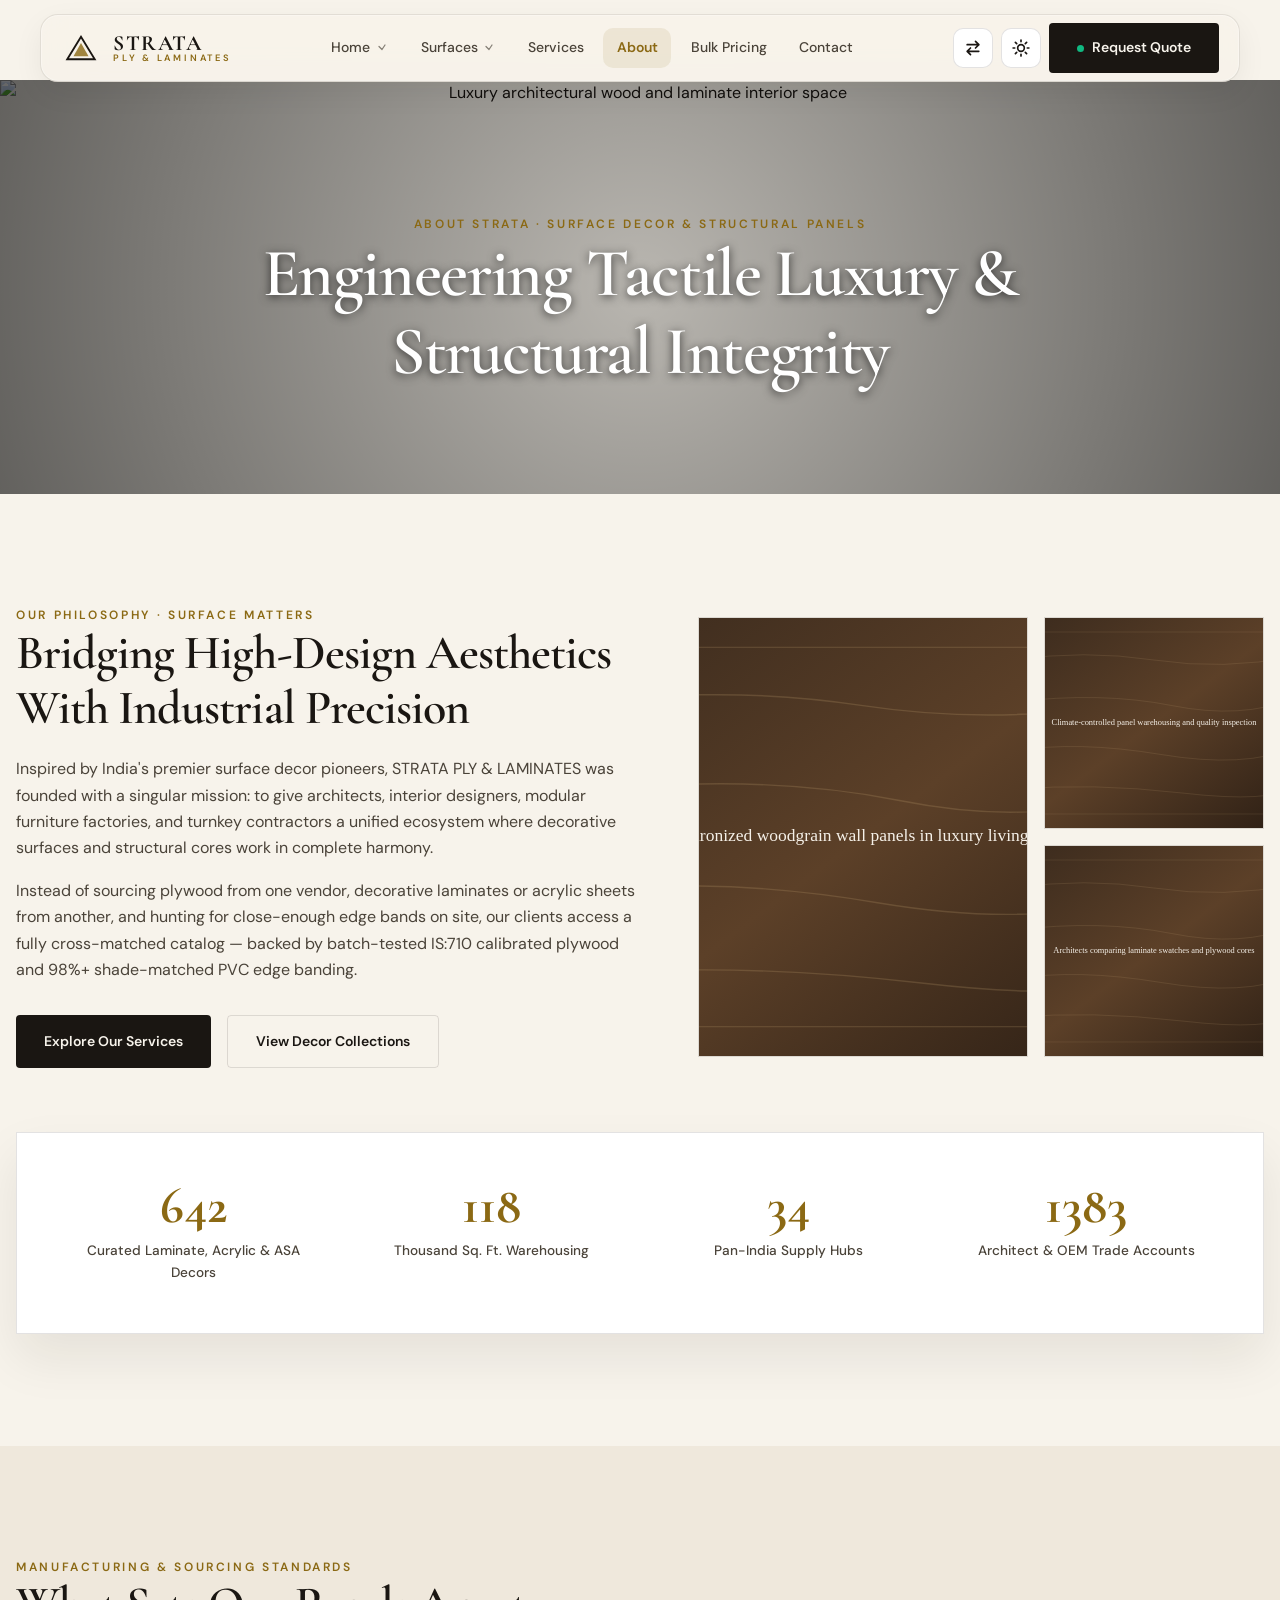
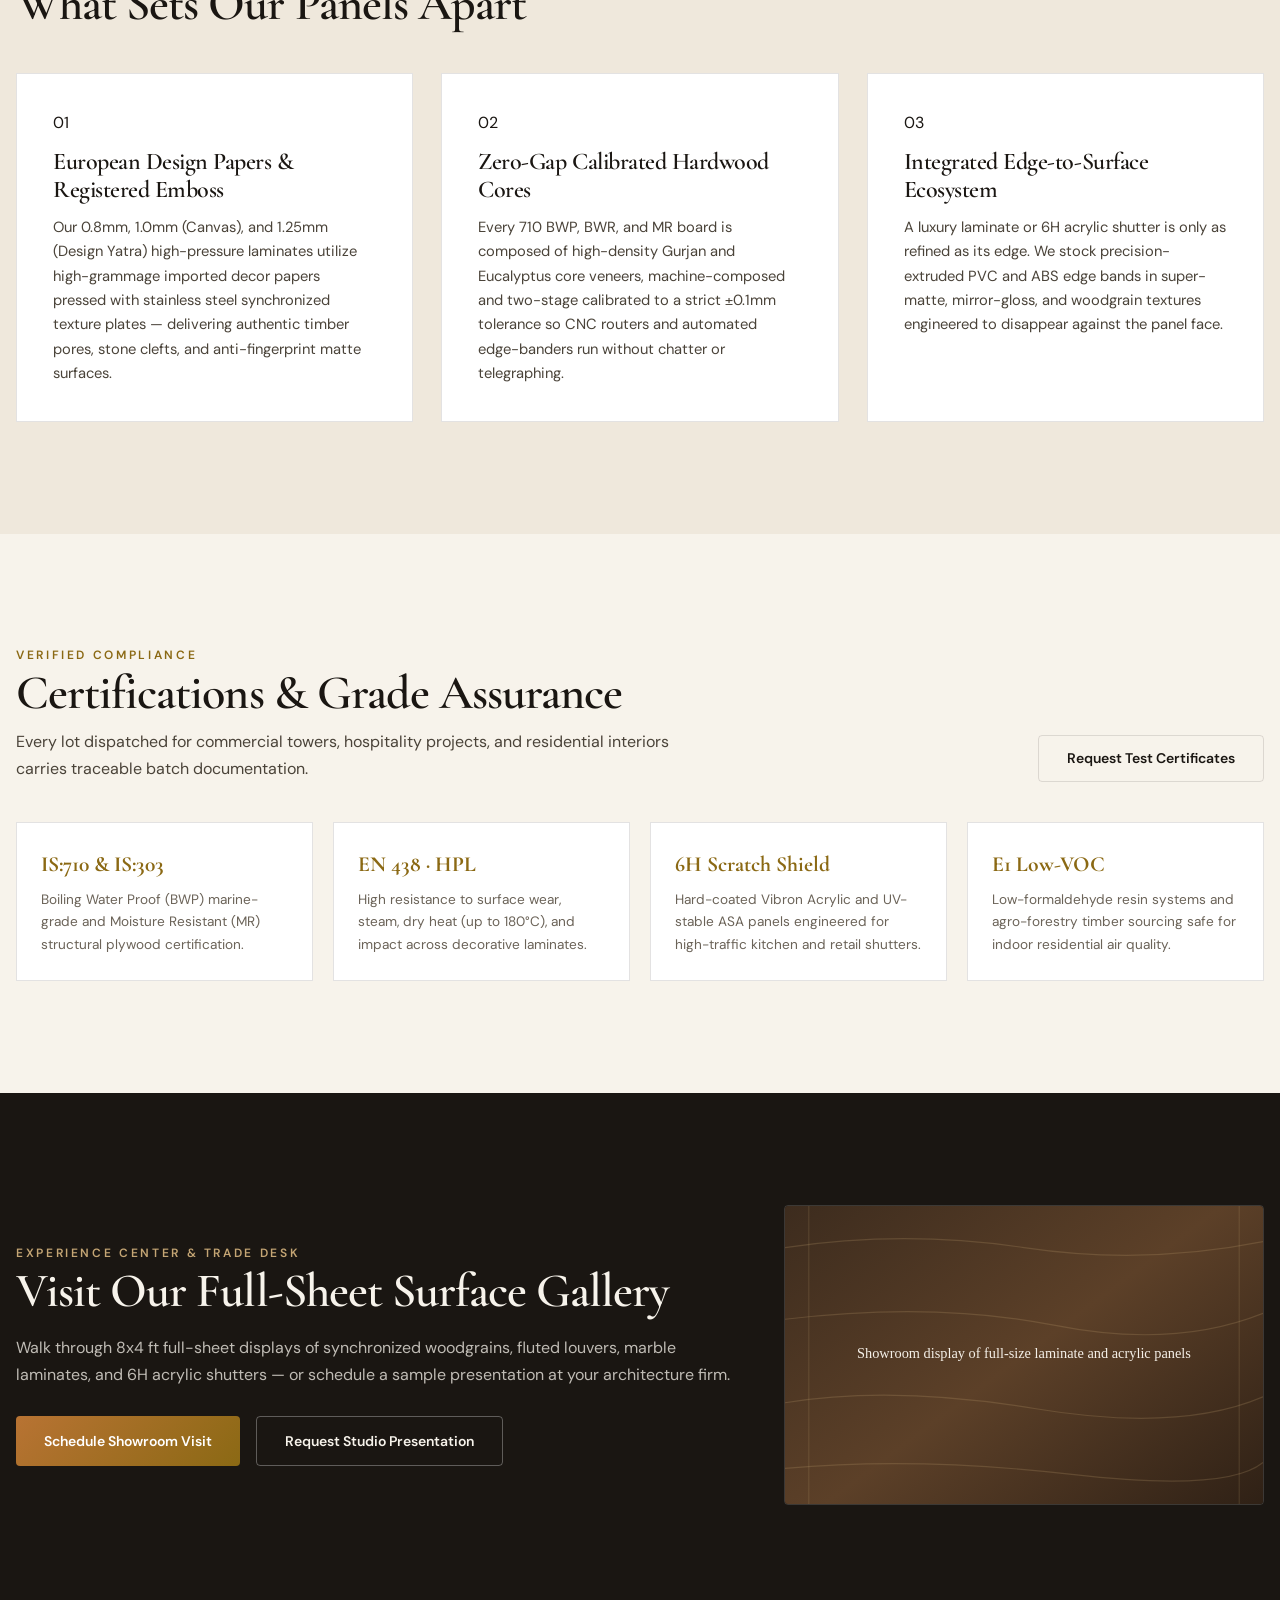
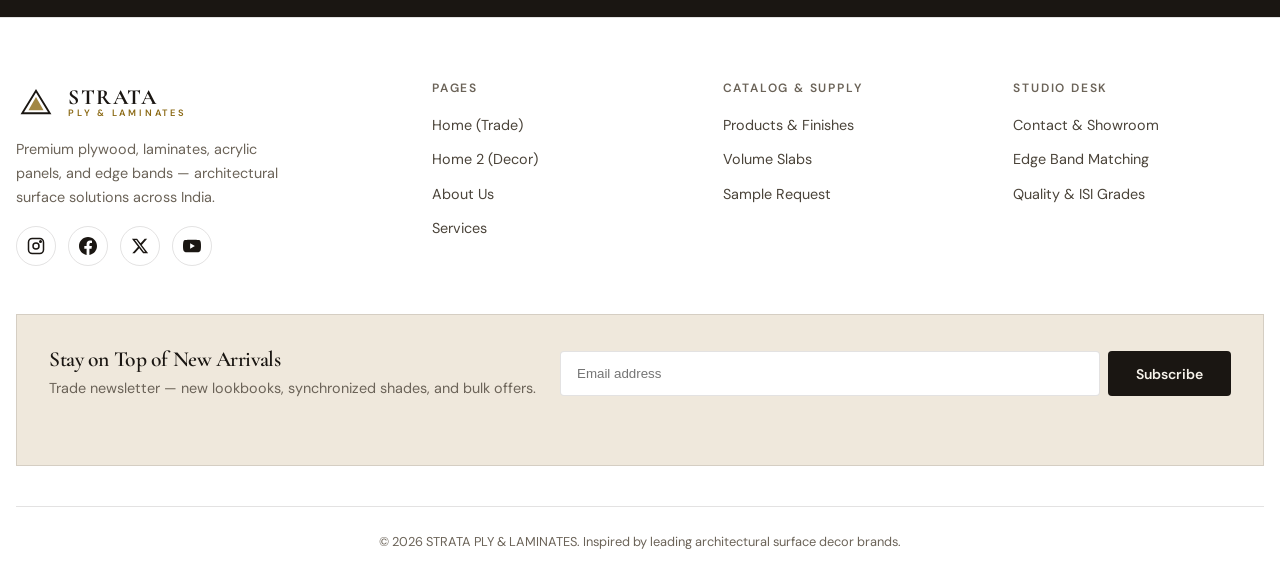
==== commit 4cfcf12c: "Standardize mobile drawer dropdown across all pages with clean stacked sub-links" ====
--- a/about.html
+++ b/about.html
@@ -154,15 +154,15 @@
         <div class="drawer-dropdown">
           <button type="button" class="drawer-dropdown-btn" aria-expanded="false">
             <span>Surfaces &amp; Decors</span>
-            <svg class="drawer-dropdown-arrow" width="16" height="16" viewBox="0 0 24 24" fill="none" stroke="currentColor" stroke-width="2"><path d="m6 9 6 6 6-9"/></svg>
+            <svg class="chevron-icon" width="14" height="14" viewBox="0 0 24 24" fill="none" stroke="currentColor" stroke-width="2.5"><polyline points="6 9 12 15 18 9"></polyline></svg>
           </button>
-          <div class="drawer-dropdown-content">
-            <a href="products.html">✦ All Products &amp; Finishes</a>
-            <a href="products.html?cat=laminates">· Dorby Laminates (0.8–1.25mm)</a>
-            <a href="products.html?cat=edge">· Dorby Edge Bandings</a>
-            <a href="products.html?cat=asa">· ASA Weatherproof Panels</a>
-            <a href="products.html?cat=acrylic">· 6H Acrylic Mirror &amp; Matte</a>
-            <a href="products.html?cat=plywood">· IS:710 Marine Calibrated Ply</a>
+          <div class="drawer-dropdown-menu">
+            <a href="products.html?cat=all" class="sub-link">All Surface Catalog</a>
+            <a href="products.html?cat=laminates" class="sub-link">Decorative Laminates</a>
+            <a href="products.html?cat=plywood" class="sub-link">710 Marine &amp; Calibrated Plywood</a>
+            <a href="products.html?cat=acrylic" class="sub-link">Vibron 6H Acrylics</a>
+            <a href="products.html?cat=edge" class="sub-link">Matching Edge Banding</a>
+            <a href="products.html?cat=asa" class="sub-link">Architectural ASA Sheets</a>
           </div>
         </div>
         <a href="services.html" data-nav="services">Services &amp; SLAs</a>
--- a/assets/css/style.css
+++ b/assets/css/style.css
@@ -679,25 +679,29 @@
   color: var(--accent);
 }
 
-.drawer-dropdown-btn .chevron-icon {
+.drawer-dropdown-btn .chevron-icon,
+.drawer-dropdown-btn .drawer-dropdown-arrow {
   transition: transform 0.25s ease;
 }
 
-.drawer-dropdown.open .drawer-dropdown-btn .chevron-icon {
+.drawer-dropdown.open .drawer-dropdown-btn .chevron-icon,
+.drawer-dropdown.open .drawer-dropdown-btn .drawer-dropdown-arrow {
   transform: rotate(180deg);
 }
 
-.drawer-dropdown-menu {
+.drawer-dropdown-menu,
+.drawer-dropdown-content {
   display: none;
   flex-direction: column;
-  gap: 0.4rem;
+  gap: 0.35rem;
   padding: 0.4rem 0.5rem 0.8rem 1.25rem;
   border-left: 2px solid color-mix(in srgb, var(--accent) 30%, transparent);
   margin-left: 0.5rem;
   margin-top: 0.25rem;
 }
 
-[dir='rtl'] .drawer-dropdown-menu {
+[dir='rtl'] .drawer-dropdown-menu,
+[dir='rtl'] .drawer-dropdown-content {
   padding-left: 0.5rem;
   padding-right: 1.25rem;
   border-left: none;
@@ -706,22 +710,28 @@
   margin-right: 0.5rem;
 }
 
-.drawer-dropdown.open .drawer-dropdown-menu {
-  display: flex;
-}
-
-.drawer-dropdown-menu .sub-link {
+.drawer-dropdown.open .drawer-dropdown-menu,
+.drawer-dropdown.open .drawer-dropdown-content {
+  display: flex !important;
+}
+
+.drawer-dropdown-menu .sub-link,
+.drawer-dropdown-content a {
+  display: flex;
+  align-items: center;
   font-size: 0.92rem;
   color: var(--text-secondary);
-  padding: 0.4rem 0.6rem;
+  padding: 0.45rem 0.65rem;
   border-radius: 4px;
   transition: color 0.2s ease, background 0.2s ease;
   text-decoration: none;
-}
-
-.drawer-dropdown-menu .sub-link:hover {
+  width: 100%;
+}
+
+.drawer-dropdown-menu .sub-link:hover,
+.drawer-dropdown-content a:hover {
   color: var(--accent);
-  background: color-mix(in srgb, var(--accent) 8%, transparent);
+  background: color-mix(in srgb, var(--accent) 10%, transparent);
 }
 
 .mobile-drawer.open .drawer-panel {
@@ -1245,9 +1255,22 @@
   }
 }
 
+@media (min-width: 641px) and (max-width: 1024px) {
+  .product-range-grid .range-card:last-child {
+    grid-column: 1 / -1;
+    max-width: 520px;
+    margin: 0 auto;
+    width: 100%;
+  }
+}
+
 @media (max-width: 640px) {
   .product-range-grid {
     grid-template-columns: 1fr;
+  }
+  .product-range-grid .range-card:last-child {
+    grid-column: auto;
+    max-width: 100%;
   }
 }
 
@@ -1470,43 +1493,74 @@
   display: grid;
   grid-template-columns: repeat(3, 1fr);
   gap: 1.5rem;
+  align-items: stretch;
 }
 
 .product-item {
   background: var(--bg-elevated);
   border: 1px solid var(--border);
+  border-radius: var(--radius);
+  overflow: hidden;
+  display: flex;
+  flex-direction: column;
   opacity: 1;
-  transition: opacity 0.4s ease, transform var(--transition);
+  transition: opacity 0.4s ease, transform var(--transition), border-color var(--transition);
+}
+
+.product-item:hover {
+  transform: translateY(-4px);
+  border-color: var(--accent);
 }
 
 .product-item.hidden {
-  display: none;
-}
-
-.product-item.featured {
-  grid-column: span 2;
-  display: grid;
-  grid-template-columns: 1.2fr 1fr;
+  display: none !important;
 }
 
 .product-item .pi-image {
-  aspect-ratio: 1;
+  aspect-ratio: 16 / 10;
+  width: 100%;
   overflow: hidden;
-}
-
-.product-item.featured .pi-image {
-  aspect-ratio: auto;
-  min-height: 280px;
+  background: var(--bg-secondary);
 }
 
 .product-item .pi-image img {
   width: 100%;
   height: 100%;
   object-fit: cover;
+  transition: transform 0.5s ease;
+}
+
+.product-item:hover .pi-image img {
+  transform: scale(1.04);
 }
 
 .product-item .pi-meta {
-  padding: 1.25rem;
+  padding: 1.35rem 1.25rem;
+  display: flex;
+  flex-direction: column;
+  flex-grow: 1;
+}
+
+.product-item .pi-meta h3 {
+  font-family: var(--font-display);
+  font-size: 1.2rem;
+  margin-bottom: 0.5rem;
+  color: var(--text-primary);
+}
+
+.product-item .pi-meta p {
+  font-size: 0.88rem;
+  color: var(--text-secondary);
+  line-height: 1.55;
+  margin-bottom: 1.15rem;
+  flex-grow: 1;
+}
+
+.product-item .pi-badges {
+  display: flex;
+  flex-wrap: wrap;
+  gap: 0.35rem;
+  margin-top: auto;
 }
 
 .finish-badge {
@@ -1516,8 +1570,7 @@
   letter-spacing: 0.1em;
   text-transform: uppercase;
   background: var(--bg-secondary);
-  margin-right: 0.35rem;
-  margin-top: 0.5rem;
+  border-radius: 4px;
 }
 
 [dir='rtl'] .finish-badge {
@@ -1527,20 +1580,21 @@
 
 /* ——— Bulk pricing ——— */
 .pricing-horizontal {
-  display: flex;
-  gap: 1.25rem;
-  overflow-x: auto;
-  padding-bottom: 1rem;
+  display: grid;
+  grid-template-columns: repeat(4, 1fr);
+  gap: 1.5rem;
+  align-items: stretch;
 }
 
 .pricing-tier {
-  flex: 0 0 min(280px, 88vw);
-  padding: 2rem 1.75rem;
+  padding: 2.25rem 1.75rem 2rem;
   background: var(--bg-elevated);
   border: 1px solid var(--border);
+  border-radius: var(--radius);
   position: relative;
   display: flex;
   flex-direction: column;
+  width: 100%;
   transition: transform var(--transition), box-shadow var(--transition);
 }
 
@@ -1548,6 +1602,7 @@
   border-color: var(--accent);
   box-shadow: var(--shadow-lg);
   transform: scale(1.02);
+  z-index: 2;
 }
 
 .pricing-tier h3 {
@@ -2885,10 +2940,6 @@
     grid-template-columns: repeat(2, 1fr);
   }
 
-  .product-item.featured {
-    grid-column: span 2;
-  }
-
   .benefits-grid-4 {
     grid-template-columns: repeat(2, 1fr);
   }
@@ -2913,10 +2964,51 @@
 
   .split-hero {
     grid-template-columns: 1fr;
+    min-height: auto;
+  }
+
+  .split-hero-content {
+    padding: 3rem 1.5rem 2.25rem;
+  }
+
+  .split-hero-media {
+    height: 320px;
+    min-height: auto;
+  }
+
+  .split-hero-media img {
+    height: 100%;
+    min-height: auto;
+    object-fit: cover;
   }
 
   .dorby-hero {
     grid-template-columns: 1fr;
+    min-height: auto;
+  }
+
+  .dorby-hero-left {
+    padding: 3rem 1.5rem 2.25rem;
+  }
+
+  .dorby-hero-right {
+    min-height: auto !important;
+    height: 380px !important;
+    max-height: 400px !important;
+  }
+
+  .dorby-hero-right img {
+    height: 100% !important;
+    object-fit: cover !important;
+  }
+
+  .pricing-horizontal {
+    grid-template-columns: repeat(2, 1fr) !important;
+    gap: 1.5rem !important;
+  }
+
+  .pricing-tier.featured {
+    transform: none !important;
   }
 
   .space-visualizer {
@@ -2965,14 +3057,18 @@
     grid-row: span 1;
   }
 
+  /* Zero overlapping for all Dorby 5 categories on 1024px & 768px tablet */
   .grid-laminates-dorby {
-    grid-template-columns: repeat(2, 1fr);
-    grid-template-rows: auto;
+    display: grid !important;
+    grid-template-columns: repeat(2, 1fr) !important;
+    grid-template-rows: auto !important;
+    gap: 1rem !important;
   }
 
   .grid-laminates-dorby .card-hero-door {
-    grid-column: span 2;
-    height: 320px;
+    grid-column: 1 / -1 !important;
+    grid-row: auto !important;
+    height: 320px !important;
   }
 
   .grid-laminates-dorby .card-synchro,
@@ -2982,21 +3078,24 @@
   .grid-laminates-dorby .card-solid,
   .grid-laminates-dorby .card-stone,
   .grid-laminates-dorby .card-wooden {
-    grid-column: auto;
-    grid-row: auto;
-    height: 180px;
+    grid-column: auto !important;
+    grid-row: auto !important;
+    height: 180px !important;
   }
 
   .grid-edge-dorby,
   .grid-acrylic-dorby {
-    grid-template-columns: repeat(2, 1fr);
-    grid-template-rows: auto;
+    display: grid !important;
+    grid-template-columns: repeat(2, 1fr) !important;
+    grid-template-rows: auto !important;
+    gap: 1rem !important;
   }
 
   .grid-edge-dorby .card-edge-hero,
   .grid-acrylic-dorby .card-acrylic-hero {
-    grid-column: span 2;
-    height: 280px;
+    grid-column: 1 / -1 !important;
+    grid-row: auto !important;
+    height: 280px !important;
   }
 
   .grid-edge-dorby .card-edge-leather,
@@ -3007,29 +3106,33 @@
   .grid-acrylic-dorby .card-acrylic-mirror,
   .grid-acrylic-dorby .card-acrylic-sparkle,
   .grid-acrylic-dorby .card-acrylic-stone {
-    grid-column: auto;
-    grid-row: auto;
-    height: 170px;
+    grid-column: auto !important;
+    grid-row: auto !important;
+    height: 180px !important;
   }
 
   .grid-asa-dorby,
   .grid-plywood-dorby {
-    grid-template-columns: 1fr;
-    grid-template-rows: auto;
+    display: grid !important;
+    grid-template-columns: repeat(2, 1fr) !important;
+    grid-template-rows: auto !important;
+    gap: 1rem !important;
   }
 
   .grid-asa-dorby .card-asa-hero,
   .grid-plywood-dorby .card-ply-hero {
-    grid-column: 1;
-    height: 280px;
+    grid-column: 1 / -1 !important;
+    grid-row: auto !important;
+    height: 280px !important;
   }
 
   .grid-asa-dorby .card-asa-metallic,
   .grid-asa-dorby .card-asa-texture,
   .grid-plywood-dorby .card-ply-edge,
   .grid-plywood-dorby .card-ply-pro {
-    grid-column: 1;
-    height: 170px;
+    grid-column: auto !important;
+    grid-row: auto !important;
+    height: 180px !important;
   }
 }
 
@@ -3068,11 +3171,6 @@
     grid-template-columns: 1fr;
   }
 
-  .product-item.featured {
-    grid-column: span 1;
-    grid-template-columns: 1fr;
-  }
-
   .benefits-grid-4 {
     grid-template-columns: 1fr;
     max-width: 400px;
@@ -3133,18 +3231,48 @@
 }
 
 @media (max-width: 640px) {
+  .pricing-horizontal {
+    grid-template-columns: 1fr !important;
+    gap: 1.25rem !important;
+  }
+
+  .benefits-grid-4 {
+    grid-template-columns: 1fr !important;
+    gap: 1rem !important;
+  }
+
+  .dorby-hero-right {
+    height: 280px !important;
+    max-height: 300px !important;
+  }
+
   .grid-laminates-dorby,
   .grid-edge-dorby,
-  .grid-acrylic-dorby {
-    grid-template-columns: repeat(2, 1fr);
-    gap: 0.75rem;
+  .grid-acrylic-dorby,
+  .grid-asa-dorby,
+  .grid-plywood-dorby {
+    display: grid !important;
+    grid-template-columns: 1fr !important;
+    grid-template-rows: auto !important;
+    gap: 0.85rem !important;
+  }
+
+  .grid-laminates-dorby .dorby-card,
+  .grid-edge-dorby .dorby-card,
+  .grid-acrylic-dorby .dorby-card,
+  .grid-asa-dorby .dorby-card,
+  .grid-plywood-dorby .dorby-card {
+    grid-column: 1 !important;
+    grid-row: auto !important;
+    height: 190px !important;
   }
 
   .grid-laminates-dorby .card-hero-door,
   .grid-edge-dorby .card-edge-hero,
-  .grid-acrylic-dorby .card-acrylic-hero {
-    grid-column: span 2;
-    height: 240px;
+  .grid-acrylic-dorby .card-acrylic-hero,
+  .grid-asa-dorby .card-asa-hero,
+  .grid-plywood-dorby .card-ply-hero {
+    height: 240px !important;
   }
 
   .dorby-card-tag {
@@ -3695,9 +3823,22 @@
   }
 }
 
+@media (min-width: 769px) and (max-width: 1024px) {
+  .filmstrip-grid .filmstrip-card:last-child {
+    grid-column: 1 / -1;
+    max-width: 480px;
+    margin: 0 auto;
+    width: 100%;
+  }
+}
+
 @media (max-width: 768px) {
   .filmstrip-grid {
     grid-template-columns: 1fr;
+  }
+  .filmstrip-grid .filmstrip-card:last-child {
+    grid-column: auto;
+    max-width: 100%;
   }
   .channel-deck {
     grid-template-columns: 1fr;
@@ -3917,47 +4058,130 @@
    ========================================================================== */
 .comparison-grid-with-images {
   display: grid;
-  grid-template-columns: 1fr 1fr;
+  grid-template-columns: repeat(2, 1fr);
   gap: 2rem;
-  margin-top: 2rem;
-}
-
-.comp-card-luxury {
+  margin-top: 2.5rem;
+  align-items: stretch;
+}
+
+.comparison-card-img {
   background: var(--bg-elevated);
   border: 1px solid var(--border);
   border-radius: var(--radius);
   overflow: hidden;
   display: flex;
   flex-direction: column;
-}
-
-.comp-card-media {
+  height: 100%;
+  transition: transform var(--transition), border-color var(--transition), box-shadow var(--transition);
+}
+
+.comparison-card-img:hover {
+  transform: translateY(-4px);
+  border-color: var(--accent);
+  box-shadow: var(--shadow-md);
+}
+
+.comparison-img-box {
+  position: relative;
   width: 100%;
-  height: 220px;
+  height: 280px;
   overflow: hidden;
-}
-
-.comp-card-media img {
+  background: var(--bg-secondary);
+}
+
+.comparison-img-box img {
   width: 100%;
   height: 100%;
   object-fit: cover;
-  transition: transform 0.4s ease;
-}
-
-.comp-card-luxury:hover .comp-card-media img {
+  display: block;
+  transition: transform 0.6s ease;
+}
+
+.comparison-card-img:hover .comparison-img-box img {
   transform: scale(1.04);
 }
 
-.comp-card-body {
+.comparison-tag {
+  position: absolute;
+  bottom: 1rem;
+  left: 1rem;
+  background: rgba(20, 18, 16, 0.78);
+  backdrop-filter: blur(8px);
+  -webkit-backdrop-filter: blur(8px);
+  color: #f7f4ee;
+  font-size: 0.72rem;
+  font-weight: 600;
+  letter-spacing: 0.12em;
+  text-transform: uppercase;
+  padding: 0.4rem 0.85rem;
+  border-radius: 6px;
+  border: 1px solid rgba(255, 255, 255, 0.15);
+  pointer-events: none;
+}
+
+[dir='rtl'] .comparison-tag {
+  left: auto;
+  right: 1rem;
+}
+
+.comparison-card-body {
   padding: 1.75rem 1.5rem;
   display: flex;
   flex-direction: column;
   flex-grow: 1;
 }
 
-@media (max-width: 768px) {
+.comparison-card-body h3 {
+  font-family: var(--font-display);
+  font-size: 1.35rem;
+  margin-bottom: 0.75rem;
+  color: var(--text-primary);
+}
+
+.comparison-card-body p,
+.comparison-card-body ul {
+  color: var(--text-secondary);
+  font-size: 0.92rem;
+  line-height: 1.65;
+}
+
+.comparison-card-body ul {
+  list-style: none;
+  padding-left: 0;
+  margin-top: 0.5rem;
+}
+
+.comparison-card-body ul li {
+  position: relative;
+  padding-left: 1.25rem;
+  margin-bottom: 0.5rem;
+}
+
+.comparison-card-body ul li::before {
+  content: '—';
+  position: absolute;
+  left: 0;
+  color: var(--accent);
+  font-weight: 700;
+}
+
+[dir='rtl'] .comparison-card-body ul li {
+  padding-left: 0;
+  padding-right: 1.25rem;
+}
+
+[dir='rtl'] .comparison-card-body ul li::before {
+  left: auto;
+  right: 0;
+}
+
+@media (max-width: 900px) {
   .comparison-grid-with-images {
     grid-template-columns: 1fr;
+    gap: 1.5rem;
+  }
+  .comparison-img-box {
+    height: 240px;
   }
 }
 
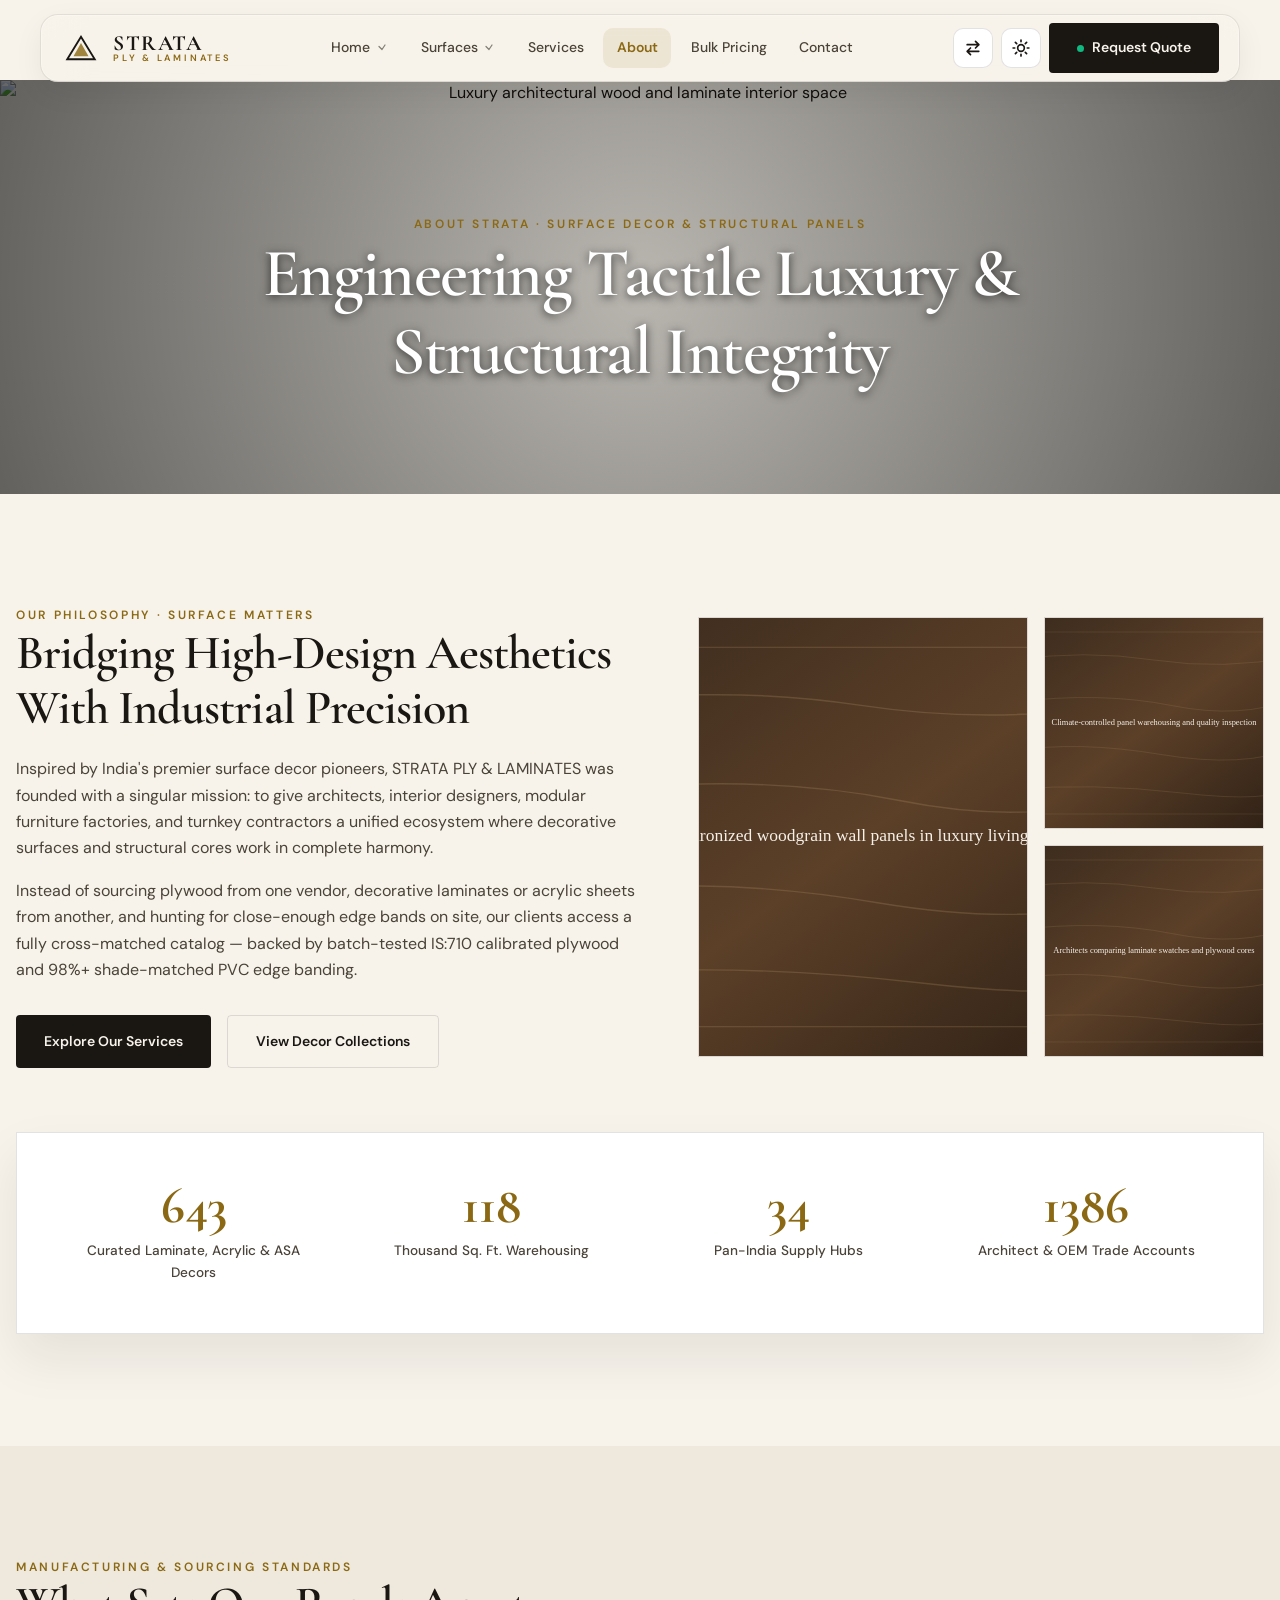
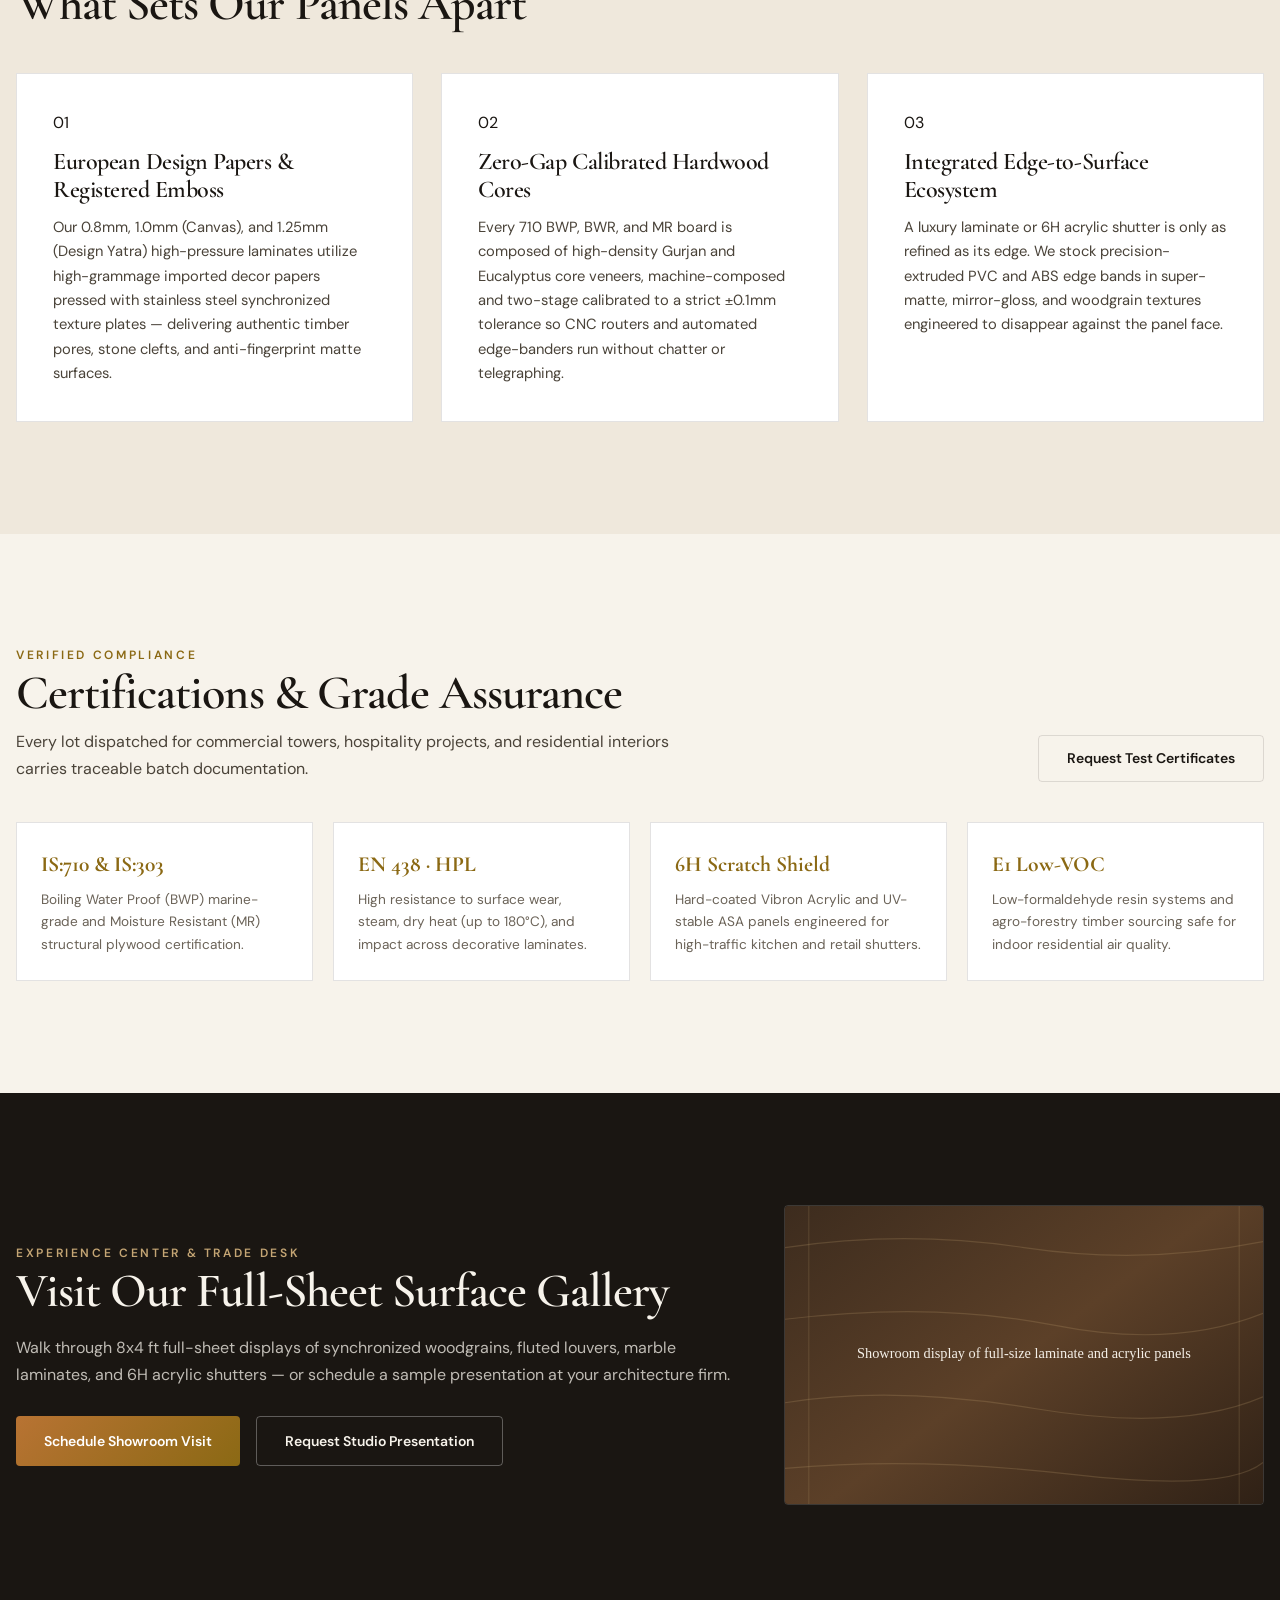
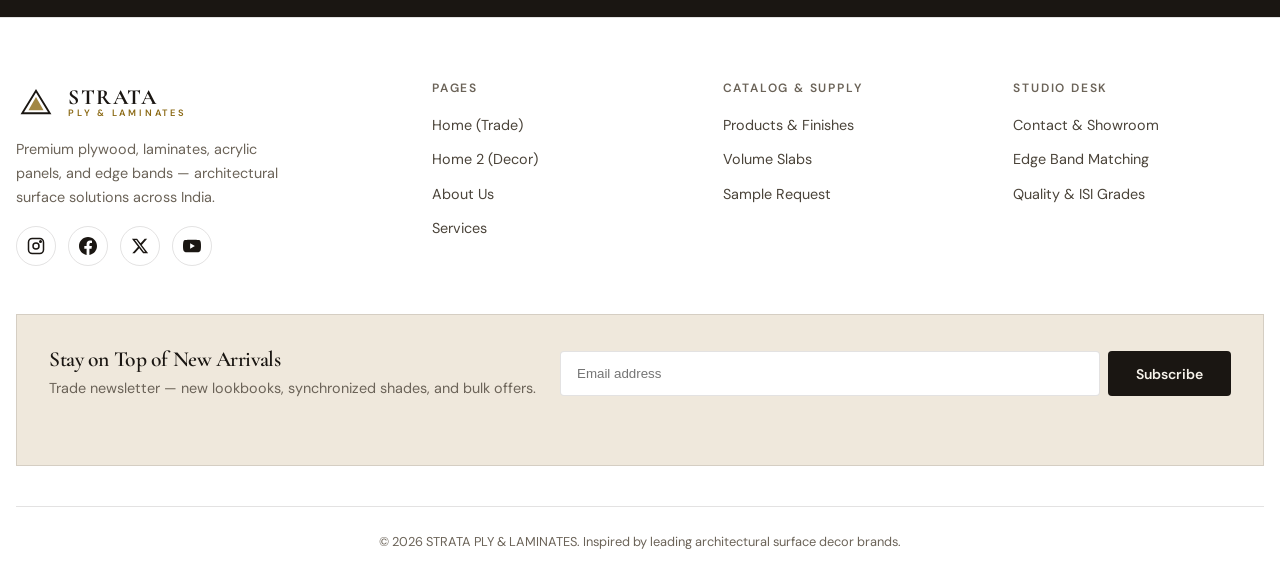
==== commit 78c30975: "Integrate all new downloaded stock images across pages eliminating all duplicates and unverified ext" ====
--- a/about.html
+++ b/about.html
@@ -243,7 +243,7 @@
               <img src="https://images.unsplash.com/photo-1586528116311-ad8dd3c8310d?auto=format&fit=crop&w=700&q=80"
                 alt="Climate-controlled panel warehousing and quality inspection" loading="lazy"
                 style="aspect-ratio:4/3">
-              <img src="https://images.unsplash.com/photo-1503387762-592deb58ef4e?auto=format&fit=crop&w=700&q=80"
+              <img src="https://images.unsplash.com/photo-1581092160607-ee22621dd758?auto=format&fit=crop&w=700&q=80"
                 alt="Architects comparing laminate swatches and plywood cores" loading="lazy"
                 style="aspect-ratio:4/3">
             </div>
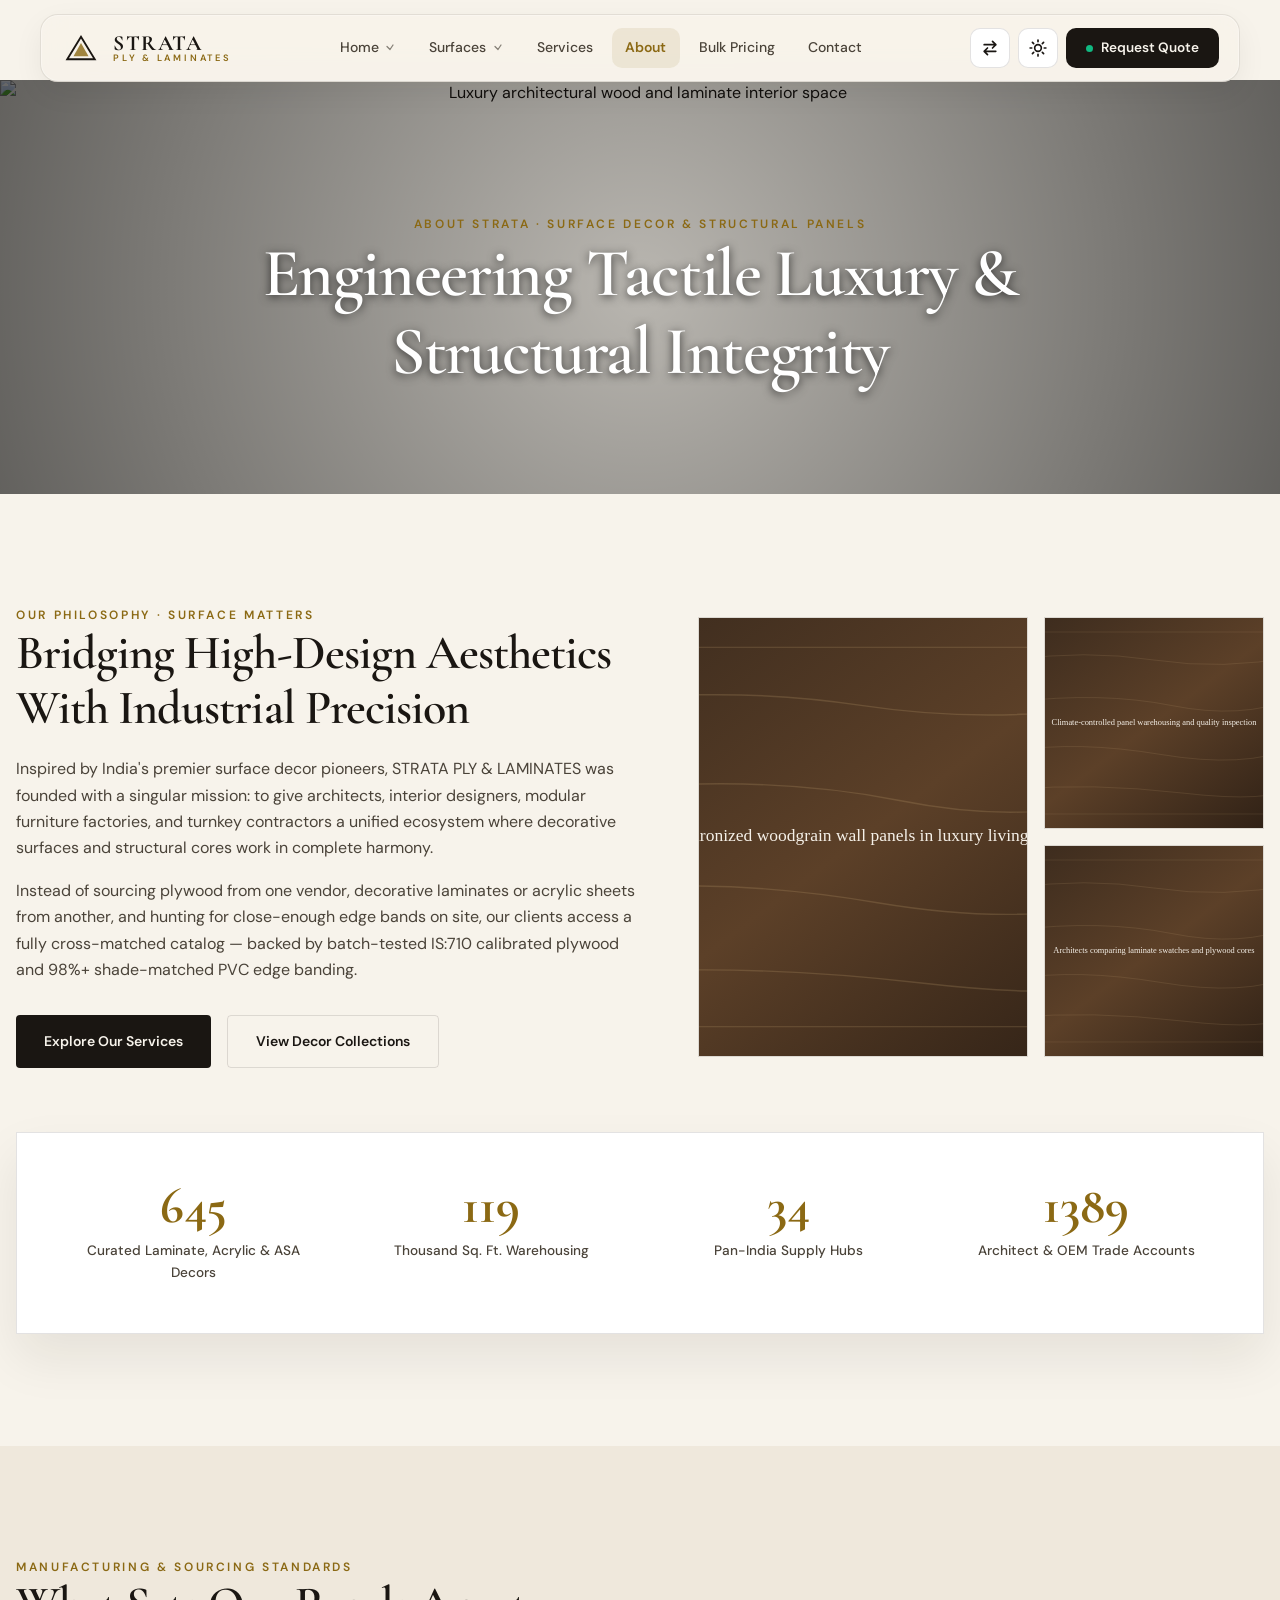
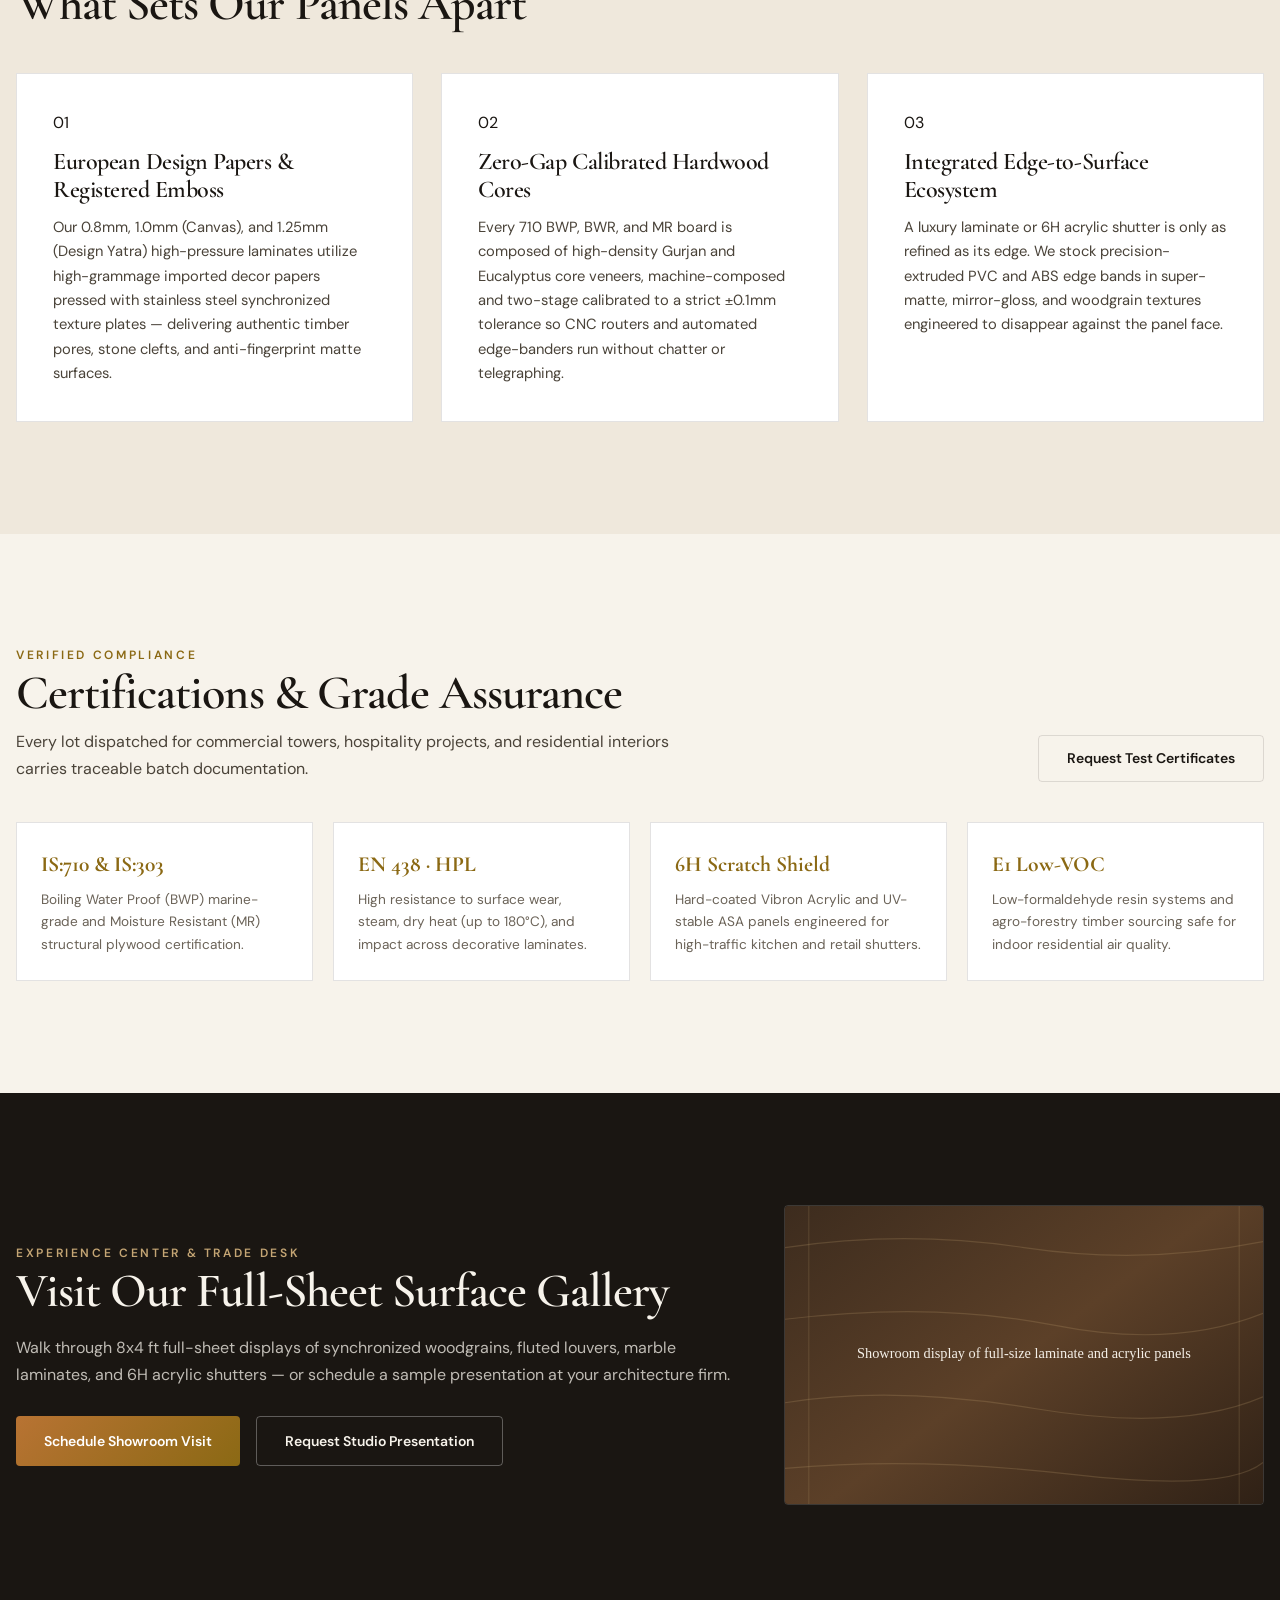
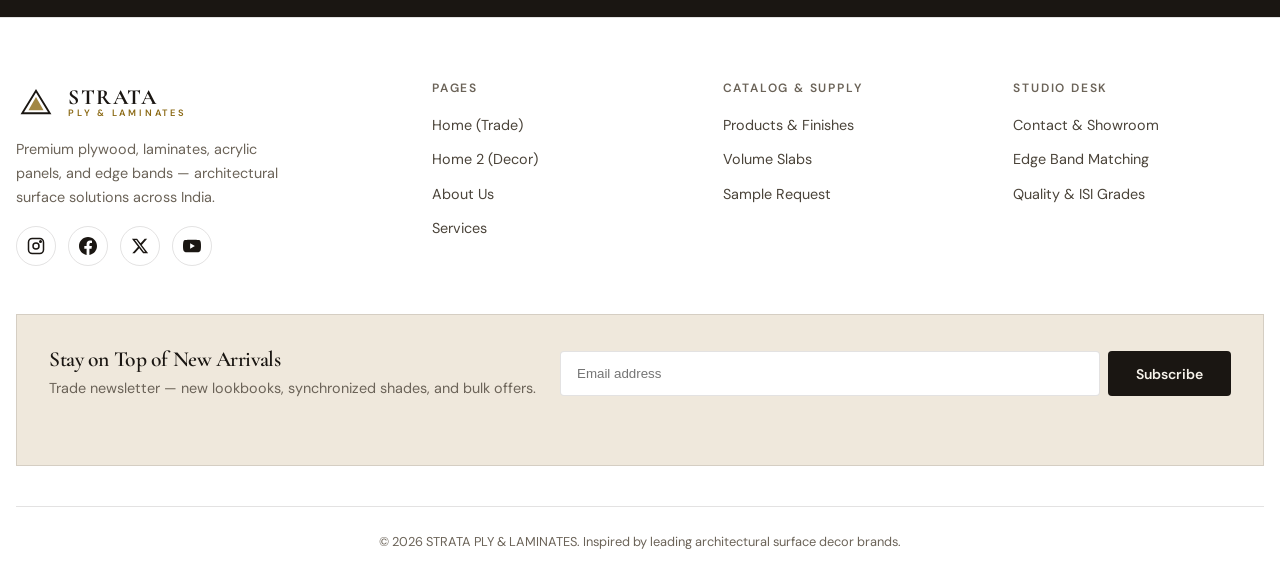
==== commit ef376058: "Fix contact FAQ dropdown, align nav CTA button height, clean hamburger drawer, and resolve contact m" ====
--- a/about.html
+++ b/about.html
@@ -157,12 +157,12 @@
             <svg class="chevron-icon" width="14" height="14" viewBox="0 0 24 24" fill="none" stroke="currentColor" stroke-width="2.5"><polyline points="6 9 12 15 18 9"></polyline></svg>
           </button>
           <div class="drawer-dropdown-menu">
-            <a href="products.html?cat=all" class="sub-link">All Surface Catalog</a>
-            <a href="products.html?cat=laminates" class="sub-link">Decorative Laminates</a>
-            <a href="products.html?cat=plywood" class="sub-link">710 Marine &amp; Calibrated Plywood</a>
-            <a href="products.html?cat=acrylic" class="sub-link">Vibron 6H Acrylics</a>
-            <a href="products.html?cat=edge" class="sub-link">Matching Edge Banding</a>
-            <a href="products.html?cat=asa" class="sub-link">Architectural ASA Sheets</a>
+            <a href="products.html" class="sub-link">Explore All Surfaces</a>
+            <a href="products.html?cat=laminates" class="sub-link">Dorby Laminates</a>
+            <a href="products.html?cat=edge" class="sub-link">Dorby Edge</a>
+            <a href="products.html?cat=asa" class="sub-link">ASA Sheet</a>
+            <a href="products.html?cat=acrylic" class="sub-link">6H Acrylic Panels</a>
+            <a href="products.html?cat=plywood" class="sub-link">Calibrated Plywood (IS:710 Marine)</a>
           </div>
         </div>
         <a href="services.html" data-nav="services">Services &amp; SLAs</a>
@@ -170,17 +170,6 @@
         <a href="bulk-pricing.html" data-nav="pricing">Bulk Pricing</a>
         <a href="contact.html" data-nav="contact">Contact &amp; Studio</a>
       </nav>
-
-      <div class="drawer-surfaces-preview">
-        <span class="drawer-section-title">Surface Collections</span>
-        <div class="drawer-surface-chips">
-          <a href="products.html">Laminates</a>
-          <a href="products.html">Dorby Edge</a>
-          <a href="products.html">ASA Sheets</a>
-          <a href="products.html">6H Acrylic</a>
-          <a href="products.html">IS:710 Ply</a>
-        </div>
-      </div>
 
       <div class="drawer-actions">
         <div class="drawer-toggles-row">
--- a/assets/css/style.css
+++ b/assets/css/style.css
@@ -427,14 +427,22 @@
 }
 
 /* Nav Actions CTA with Pulse */
+.btn.btn-primary-nav,
 .btn-primary-nav {
-  padding: 0.65rem 1.25rem;
+  height: 40px !important;
+  min-height: 40px !important;
+  max-height: 40px !important;
+  line-height: 1 !important;
+  padding: 0 1.25rem !important;
   font-size: 0.85rem;
+  font-weight: 600;
   border-radius: 10px;
   display: inline-flex;
   align-items: center;
+  justify-content: center;
   gap: 0.5rem;
   white-space: nowrap;
+  box-sizing: border-box !important;
 }
 
 .nav-pulse-dot {
@@ -858,60 +866,543 @@
   padding-top: var(--nav-height);
 }
 
-/* ——— Hero ——— */
+/* ——— Modern Architectural Split Showcase Hero (Home 1) ——— */
 .hero-cinematic {
   position: relative;
-  min-height: calc(100vh - var(--nav-height));
-  min-height: calc(100dvh - var(--nav-height));
+  background: var(--bg-secondary);
+  background-image: 
+    radial-gradient(at 0% 0%, color-mix(in srgb, var(--accent) 8%, transparent) 0px, transparent 55%),
+    radial-gradient(at 100% 100%, color-mix(in srgb, var(--accent) 5%, transparent) 0px, transparent 50%);
+  padding: clamp(2.5rem, 5vw, 4.5rem) clamp(1.75rem, 4.5vw, 4rem);
+  border-bottom: 1px solid var(--border);
+  overflow: visible;
+  box-sizing: border-box;
+}
+
+.hero-container {
+  max-width: 1200px;
+  margin-inline: auto;
   display: grid;
-  align-items: center;
+  grid-template-columns: minmax(0, 1.05fr) minmax(0, 0.95fr);
+  align-items: center;
+  gap: clamp(2rem, 3.5vw, 3.5rem);
+  width: 100%;
+  box-sizing: border-box;
+}
+
+.hero-left-content {
+  display: flex;
+  flex-direction: column;
+  justify-content: center;
+  z-index: 2;
+  min-width: 0;
+  max-width: 580px;
+}
+
+.hero-eyebrow-wrap {
+  display: inline-flex;
+  align-items: center;
+  gap: 0.65rem;
+  padding: 0.4rem 1rem;
+  border-radius: 9999px;
+  background: color-mix(in srgb, var(--accent) 12%, transparent);
+  border: 1px solid color-mix(in srgb, var(--accent) 30%, transparent);
+  width: fit-content;
+  margin-bottom: 1.25rem;
+}
+
+.hero-live-dot {
+  width: 8px;
+  height: 8px;
+  border-radius: 50%;
+  background: var(--accent);
+  box-shadow: 0 0 10px var(--accent);
+  animation: pulseDot 2s infinite;
+}
+
+@keyframes pulseDot {
+  0%, 100% { opacity: 1; transform: scale(1); }
+  50% { opacity: 0.5; transform: scale(0.85); }
+}
+
+.hero-eyebrow-text {
+  font-size: 0.76rem;
+  text-transform: uppercase;
+  letter-spacing: 0.14em;
+  font-weight: 600;
+  color: var(--accent);
+}
+
+.hero-left-content .display-heading {
+  font-size: clamp(2.2rem, 3.8vw, 3.5rem);
+  line-height: 1.15;
+  font-weight: 700;
+  letter-spacing: -0.025em;
+  color: var(--text-primary);
+  margin-bottom: 1.25rem;
+  text-shadow: none !important;
+}
+
+.hero-left-content .heading-accent {
+  color: var(--accent);
+  font-style: italic;
+  font-weight: 400;
+  font-family: var(--font-heading);
+}
+
+.hero-lead {
+  font-size: clamp(0.96rem, 1.2vw, 1.08rem);
+  color: var(--text-secondary);
+  line-height: 1.68;
+  max-width: 52ch;
+  margin-bottom: 2rem;
+  text-shadow: none !important;
+}
+
+.hero-actions {
+  display: flex;
+  flex-wrap: wrap;
+  align-items: center;
+  gap: 1.15rem;
+  margin-bottom: 0;
+}
+
+/* Right Showcase Cinema Card */
+.hero-right-showcase {
+  position: relative;
+  z-index: 2;
+  width: 100%;
+  max-width: 500px;
+  justify-self: end;
+  min-width: 0;
+}
+
+.hero-cinema-card {
+  position: relative;
+  border-radius: 20px;
+  background: var(--bg-elevated);
+  border: 1px solid var(--border);
+  box-shadow: 0 16px 40px rgba(0, 0, 0, 0.08);
   overflow: hidden;
-}
-
-.hero-bg {
+  transition: transform 0.4s ease, box-shadow 0.4s ease;
+}
+
+.hero-cinema-card:hover {
+  transform: translateY(-4px);
+  box-shadow: 0 24px 55px color-mix(in srgb, var(--accent) 15%, rgba(0, 0, 0, 0.12));
+}
+
+.cinema-media-frame {
+  position: relative;
+  width: 100%;
+  aspect-ratio: 16 / 10.5;
+  overflow: hidden;
+  background: #111;
+}
+
+.cinema-media-frame .hero-bg-video {
   position: absolute;
   inset: 0;
-  z-index: 0;
-}
-
-.hero-bg img {
   width: 100%;
   height: 100%;
   object-fit: cover;
-}
-
-.hero-overlay {
+  opacity: 1;
+  filter: brightness(1.08) contrast(1.05) saturate(1.1);
+  transition: opacity 0.5s ease;
+}
+
+.cinema-glass-overlay {
   position: absolute;
   inset: 0;
   background: linear-gradient(
-    105deg,
-    color-mix(in srgb, var(--bg-primary) 94%, transparent) 0%,
-    color-mix(in srgb, var(--bg-primary) 70%, transparent) 45%,
-    transparent 100%
+    to bottom,
+    rgba(0, 0, 0, 0.4) 0%,
+    transparent 35%,
+    transparent 60%,
+    rgba(0, 0, 0, 0.75) 100%
   );
-}
-
-[data-theme='dark'] .hero-overlay {
+  pointer-events: none;
+}
+
+.cinema-badge-top {
+  position: absolute;
+  top: 14px;
+  left: 14px;
+  z-index: 3;
+  display: inline-flex;
+  align-items: center;
+  gap: 0.5rem;
+  padding: 0.35rem 0.8rem;
+  border-radius: 9999px;
+  background: rgba(15, 13, 11, 0.65);
+  backdrop-filter: blur(12px);
+  -webkit-backdrop-filter: blur(12px);
+  border: 1px solid rgba(255, 255, 255, 0.15);
+  color: #fff;
+  font-size: 0.72rem;
+  font-weight: 500;
+  letter-spacing: 0.05em;
+}
+
+.cinema-badge-dot {
+  width: 6px;
+  height: 6px;
+  border-radius: 50%;
+  background: #34d399;
+  box-shadow: 0 0 6px #34d399;
+}
+
+.cinema-deck-bottom {
+  position: absolute;
+  bottom: 14px;
+  left: 14px;
+  right: 14px;
+  z-index: 3;
+  display: flex;
+  align-items: center;
+  justify-content: space-between;
+  gap: 1rem;
+}
+
+.cinema-deck-info {
+  display: flex;
+  flex-direction: column;
+}
+
+.deck-tag {
+  font-size: 0.65rem;
+  text-transform: uppercase;
+  letter-spacing: 0.15em;
+  color: var(--accent);
+  font-weight: 600;
+}
+
+.deck-title {
+  font-size: 0.88rem;
+  color: #ffffff;
+  font-weight: 600;
+  text-shadow: 0 2px 8px rgba(0, 0, 0, 0.6);
+}
+
+.cinema-toggle-btn {
+  display: inline-flex;
+  align-items: center;
+  gap: 0.45rem;
+  padding: 0.45rem 0.85rem;
+  border-radius: 9999px;
+  background: rgba(20, 18, 16, 0.75);
+  backdrop-filter: blur(12px);
+  -webkit-backdrop-filter: blur(12px);
+  border: 1px solid rgba(255, 255, 255, 0.2);
+  color: #fff;
+  font-size: 0.72rem;
+  font-weight: 500;
+  cursor: pointer;
+  transition: all 0.25s ease;
+  flex-shrink: 0;
+}
+
+.cinema-toggle-btn:hover {
+  background: var(--accent);
+  color: #fff;
+  border-color: var(--accent);
+  transform: translateY(-2px);
+}
+
+.cinema-chips-strip {
+  display: flex;
+  align-items: center;
+  gap: 0.5rem;
+  padding: 0.85rem 1.15rem;
+  background: var(--bg-elevated);
+  border-top: 1px solid var(--border);
+  overflow-x: auto;
+  white-space: nowrap;
+}
+
+.chips-label {
+  font-size: 0.7rem;
+  font-weight: 600;
+  text-transform: uppercase;
+  letter-spacing: 0.1em;
+  color: var(--text-muted);
+}
+
+.chip-item {
+  display: inline-block;
+  padding: 0.25rem 0.65rem;
+  border-radius: 6px;
+  background: color-mix(in srgb, var(--accent) 8%, transparent);
+  border: 1px solid color-mix(in srgb, var(--accent) 20%, transparent);
+  font-size: 0.72rem;
+  font-weight: 500;
+  color: var(--text-primary);
+}
+
+/* Dedicated Trust Bar Across Bottom */
+.hero-trust-bar {
+  grid-column: 1 / -1;
+  width: 100%;
+  display: grid;
+  grid-template-columns: repeat(4, 1fr);
+  gap: 1.25rem;
+  padding: 1.35rem 1.75rem;
+  background: var(--bg-elevated);
+  border: 1px solid var(--border);
+  border-radius: var(--radius-md);
+  box-shadow: 0 4px 20px rgba(0, 0, 0, 0.03);
+  margin-top: 1.75rem;
+  box-sizing: border-box;
+}
+
+.trust-badge-item {
+  display: flex;
+  align-items: flex-start;
+  gap: 0.75rem;
+  min-width: 0;
+}
+
+.trust-icon-box {
+  width: 36px;
+  height: 36px;
+  border-radius: 8px;
+  background: color-mix(in srgb, var(--accent) 12%, transparent);
+  border: 1px solid color-mix(in srgb, var(--accent) 25%, transparent);
+  color: var(--accent);
+  display: flex;
+  align-items: center;
+  justify-content: center;
+  flex-shrink: 0;
+}
+
+.trust-title {
+  display: block;
+  font-size: 0.88rem;
+  font-weight: 700;
+  color: var(--text-primary);
+  line-height: 1.25;
+}
+
+.trust-desc {
+  display: block;
+  font-size: 0.74rem;
+  color: var(--text-muted);
+  line-height: 1.35;
+  margin-top: 0.15rem;
+}
+
+/* Right Showcase Cinema Card */
+.hero-right-showcase {
+  position: relative;
+  z-index: 2;
+  width: 100%;
+}
+
+.hero-cinema-card {
+  position: relative;
+  border-radius: 20px;
+  background: var(--bg-elevated);
+  border: 1px solid var(--border);
+  box-shadow: 0 20px 50px rgba(0, 0, 0, 0.1);
+  overflow: hidden;
+  transition: transform 0.4s ease, box-shadow 0.4s ease;
+}
+
+.hero-cinema-card:hover {
+  transform: translateY(-4px);
+  box-shadow: 0 28px 65px color-mix(in srgb, var(--accent) 15%, rgba(0, 0, 0, 0.15));
+}
+
+.cinema-media-frame {
+  position: relative;
+  width: 100%;
+  aspect-ratio: 16 / 10.5;
+  overflow: hidden;
+  background: #111;
+}
+
+.cinema-media-frame .hero-bg-video {
+  position: absolute;
+  inset: 0;
+  width: 100%;
+  height: 100%;
+  object-fit: cover;
+  opacity: 1;
+  filter: brightness(1.08) contrast(1.05) saturate(1.1);
+  transition: opacity 0.5s ease;
+}
+
+.cinema-glass-overlay {
+  position: absolute;
+  inset: 0;
   background: linear-gradient(
-    105deg,
-    rgba(20, 18, 16, 0.92) 0%,
-    rgba(20, 18, 16, 0.65) 50%,
-    rgba(20, 18, 16, 0.35) 100%
+    to bottom,
+    rgba(0, 0, 0, 0.4) 0%,
+    transparent 35%,
+    transparent 60%,
+    rgba(0, 0, 0, 0.75) 100%
   );
-}
-
-.hero-content {
-  position: relative;
-  z-index: 1;
-  max-width: 640px;
-  padding: 3rem 0;
-}
-
-.hero-content p {
-  margin-top: 1.25rem;
-  font-size: clamp(1rem, 2vw, 1.15rem);
-  color: var(--text-secondary);
-  max-width: 52ch;
+  pointer-events: none;
+}
+
+.cinema-badge-top {
+  position: absolute;
+  top: 14px;
+  left: 14px;
+  z-index: 3;
+  display: inline-flex;
+  align-items: center;
+  gap: 0.5rem;
+  padding: 0.35rem 0.8rem;
+  border-radius: 9999px;
+  background: rgba(15, 13, 11, 0.65);
+  backdrop-filter: blur(12px);
+  -webkit-backdrop-filter: blur(12px);
+  border: 1px solid rgba(255, 255, 255, 0.15);
+  color: #fff;
+  font-size: 0.72rem;
+  font-weight: 500;
+  letter-spacing: 0.05em;
+}
+
+.cinema-badge-dot {
+  width: 6px;
+  height: 6px;
+  border-radius: 50%;
+  background: #34d399;
+  box-shadow: 0 0 6px #34d399;
+}
+
+.cinema-deck-bottom {
+  position: absolute;
+  bottom: 14px;
+  left: 14px;
+  right: 14px;
+  z-index: 3;
+  display: flex;
+  align-items: center;
+  justify-content: space-between;
+  gap: 1rem;
+}
+
+.cinema-deck-info {
+  display: flex;
+  flex-direction: column;
+}
+
+.deck-tag {
+  font-size: 0.65rem;
+  text-transform: uppercase;
+  letter-spacing: 0.15em;
+  color: var(--accent);
+  font-weight: 600;
+}
+
+.deck-title {
+  font-size: 0.88rem;
+  color: #ffffff;
+  font-weight: 600;
+  text-shadow: 0 2px 8px rgba(0, 0, 0, 0.6);
+}
+
+.cinema-toggle-btn {
+  display: inline-flex;
+  align-items: center;
+  gap: 0.45rem;
+  padding: 0.45rem 0.85rem;
+  border-radius: 9999px;
+  background: rgba(20, 18, 16, 0.75);
+  backdrop-filter: blur(12px);
+  -webkit-backdrop-filter: blur(12px);
+  border: 1px solid rgba(255, 255, 255, 0.2);
+  color: #fff;
+  font-size: 0.72rem;
+  font-weight: 500;
+  cursor: pointer;
+  transition: all 0.25s ease;
+  flex-shrink: 0;
+}
+
+.cinema-toggle-btn:hover {
+  background: var(--accent);
+  color: #fff;
+  border-color: var(--accent);
+  transform: translateY(-2px);
+}
+
+.cinema-chips-strip {
+  display: flex;
+  align-items: center;
+  gap: 0.5rem;
+  padding: 0.85rem 1.15rem;
+  background: var(--bg-elevated);
+  border-top: 1px solid var(--border);
+  overflow-x: auto;
+  white-space: nowrap;
+}
+
+.chips-label {
+  font-size: 0.7rem;
+  font-weight: 600;
+  text-transform: uppercase;
+  letter-spacing: 0.1em;
+  color: var(--text-muted);
+}
+
+.chip-item {
+  display: inline-block;
+  padding: 0.25rem 0.65rem;
+  border-radius: 6px;
+  background: color-mix(in srgb, var(--accent) 8%, transparent);
+  border: 1px solid color-mix(in srgb, var(--accent) 20%, transparent);
+  font-size: 0.72rem;
+  font-weight: 500;
+  color: var(--text-primary);
+}
+
+@media (max-width: 1024px) {
+  .hero-trust-bar {
+    grid-template-columns: repeat(2, 1fr);
+  }
+}
+
+@media (max-width: 991px) {
+  .hero-cinematic {
+    padding: 2.5rem 1.5rem 3rem;
+  }
+  .hero-container {
+    grid-template-columns: 1fr;
+    gap: 2.25rem;
+  }
+  .hero-left-content {
+    max-width: 100%;
+    text-align: left;
+  }
+  .hero-right-showcase {
+    max-width: 100%;
+    justify-self: start;
+  }
+}
+
+@media (max-width: 600px) {
+  .hero-trust-bar {
+    grid-template-columns: 1fr;
+    gap: 1rem;
+    padding: 1.25rem;
+  }
+  .hero-actions {
+    flex-direction: column;
+    width: 100%;
+  }
+  .hero-actions .btn {
+    width: 100%;
+    text-align: center;
+  }
+  .cinema-deck-bottom {
+    flex-direction: column;
+    align-items: flex-start;
+    gap: 0.5rem;
+  }
 }
 
 .hero-actions {
@@ -3329,7 +3820,8 @@
   width: 100%;
   height: 100%;
   object-fit: cover;
-  opacity: 0.65;
+  opacity: 1;
+  filter: brightness(1.12) contrast(1.06) saturate(1.08);
   transition: opacity 0.5s ease;
   z-index: 0;
 }
@@ -3958,92 +4450,179 @@
   display: block;
 }
 
+.faq-section {
+  position: relative;
+  overflow: hidden;
+}
+
 .faq-accordion {
-  display: grid;
-  gap: 1rem;
-  margin-top: 2.5rem;
+  display: flex;
+  flex-direction: column;
+  gap: 1.15rem;
+  margin-top: 2.75rem;
   max-width: 860px;
   margin-inline: auto;
-}
-
-.faq-card {
+  width: 100%;
+}
+
+.faq-card,
+.faq-item {
   border: 1px solid var(--border);
-  border-radius: var(--radius-sm);
+  border-radius: var(--radius-md);
   background: var(--bg-elevated);
+  box-shadow: 0 4px 18px rgba(0, 0, 0, 0.03);
   overflow: hidden;
-  transition: border-color 0.25s ease, box-shadow 0.25s ease;
-}
-
-.faq-card:hover {
-  border-color: color-mix(in srgb, var(--accent) 40%, var(--border));
-}
-
-.faq-btn {
-  width: 100%;
+  transition: border-color 0.25s ease, box-shadow 0.25s ease, transform 0.25s ease;
+}
+
+.faq-card:hover,
+.faq-item:hover {
+  border-color: color-mix(in srgb, var(--accent) 45%, var(--border));
+  box-shadow: 0 8px 24px rgba(0, 0, 0, 0.06);
+  transform: translateY(-2px);
+}
+
+.faq-card.open,
+.faq-item.open {
+  border-color: var(--accent);
+  box-shadow: 0 10px 30px color-mix(in srgb, var(--accent) 15%, transparent);
+}
+
+.faq-btn,
+.faq-question {
+  width: 100% !important;
   text-align: left;
-  padding: 1.35rem 1.5rem;
-  background: transparent;
-  border: none;
-  display: flex;
-  justify-content: space-between;
-  align-items: center;
-  gap: 1rem;
+  padding: 1.35rem 1.6rem;
+  background: transparent !important;
+  border: none !important;
+  outline: none !important;
+  display: flex !important;
+  justify-content: space-between !important;
+  align-items: center !important;
+  gap: 1.25rem;
   cursor: pointer;
   color: var(--text-primary);
-  font-family: inherit;
+  font-family: inherit !important;
   font-size: 1.05rem;
   font-weight: 600;
-}
-
-[dir='rtl'] .faq-btn {
+  line-height: 1.45;
+  transition: color 0.2s ease;
+  user-select: none;
+  -webkit-appearance: none;
+  appearance: none;
+  box-sizing: border-box;
+}
+
+.faq-btn:focus-visible {
+  outline: 2px solid var(--accent) !important;
+  outline-offset: -2px;
+}
+
+.faq-card:hover .faq-btn,
+.faq-item:hover .faq-question,
+.faq-card.open .faq-btn,
+.faq-item.open .faq-question {
+  color: var(--accent);
+}
+
+[dir='rtl'] .faq-btn,
+[dir='rtl'] .faq-question {
   text-align: right;
 }
 
-.faq-btn .faq-icon {
-  width: 22px;
-  height: 22px;
+.faq-icon-wrap {
+  width: 36px;
+  height: 36px;
+  border-radius: 50%;
+  background: color-mix(in srgb, var(--accent) 12%, transparent);
+  border: 1px solid color-mix(in srgb, var(--accent) 25%, transparent);
+  display: flex;
+  align-items: center;
+  justify-content: center;
+  flex-shrink: 0;
+  transition: all 0.3s cubic-bezier(0.16, 1, 0.3, 1);
+}
+
+.faq-card.open .faq-icon-wrap,
+.faq-item.open .faq-icon-wrap {
+  background: var(--accent);
+  border-color: var(--accent);
+}
+
+.faq-arrow,
+.faq-icon {
+  width: 18px;
+  height: 18px;
   color: var(--accent);
-  transition: transform 0.25s ease;
+  transition: transform 0.3s cubic-bezier(0.16, 1, 0.3, 1), color 0.2s ease;
   flex-shrink: 0;
 }
 
-.faq-card.open .faq-btn .faq-icon {
-  transform: rotate(45deg);
+.faq-card.open .faq-arrow,
+.faq-item.open .faq-arrow,
+.faq-card.open .faq-icon,
+.faq-item.open .faq-icon {
+  transform: rotate(180deg);
+  color: #fff;
+}
+
+[data-theme='light'] .faq-card.open .faq-arrow,
+[data-theme='light'] .faq-item.open .faq-arrow,
+[data-theme='light'] .faq-card.open .faq-icon,
+[data-theme='light'] .faq-item.open .faq-icon {
+  color: #fff;
 }
 
 .faq-answer {
   display: none;
-  padding: 0 1.5rem 1.35rem;
+  padding: 0 1.6rem 1.45rem;
   color: var(--text-secondary);
-  font-size: 0.93rem;
-  line-height: 1.65;
+  font-size: 0.96rem;
+  line-height: 1.7;
   border-top: 1px dashed color-mix(in srgb, var(--border) 60%, transparent);
-  padding-top: 1rem;
-}
-
-.faq-card.open .faq-answer {
-  display: block;
+  padding-top: 1.15rem;
+  animation: fadeInFaq 0.3s ease;
+}
+
+@keyframes fadeInFaq {
+  from {
+    opacity: 0;
+    transform: translateY(-4px);
+  }
+  to {
+    opacity: 1;
+    transform: translateY(0);
+  }
+}
+
+.faq-card.open .faq-answer,
+.faq-item.open .faq-answer {
+  display: block !important;
 }
 
 .contact-social-row {
   display: flex;
+  flex-wrap: wrap;
   gap: 0.85rem;
   margin-top: 1.5rem;
+  width: 100%;
 }
 
 .contact-social-btn {
   display: inline-flex;
   align-items: center;
+  justify-content: center;
   gap: 0.6rem;
-  padding: 0.55rem 1rem;
+  padding: 0.65rem 1rem;
   border-radius: var(--radius-sm);
   border: 1px solid var(--border);
   background: var(--bg-elevated);
   color: var(--text-primary);
-  font-size: 0.82rem;
+  font-size: 0.84rem;
   font-weight: 600;
   transition: all 0.2s ease;
   text-decoration: none;
+  box-sizing: border-box;
 }
 
 .contact-social-btn:hover {
@@ -4051,6 +4630,85 @@
   background: color-mix(in srgb, var(--accent) 12%, var(--bg-elevated));
   color: var(--accent);
   transform: translateY(-2px);
+}
+
+/* Contact Page Mobile Layout Fixes */
+@media (max-width: 991px) {
+  .contact-split {
+    grid-template-columns: 1fr !important;
+    gap: 2.5rem !important;
+  }
+}
+
+@media (max-width: 600px) {
+  .contact-split {
+    grid-template-columns: 1fr !important;
+    gap: 2rem !important;
+    width: 100% !important;
+  }
+  .form-card {
+    padding: 1.5rem 1.15rem !important;
+    border-radius: var(--radius-md) !important;
+    box-sizing: border-box !important;
+    width: 100% !important;
+  }
+  .form-group input,
+  .form-group select,
+  .form-group textarea {
+    font-size: 0.92rem !important;
+    padding: 0.75rem 0.85rem !important;
+    box-sizing: border-box !important;
+    max-width: 100% !important;
+  }
+  .info-list-with-icons {
+    gap: 1.15rem !important;
+    margin-top: 1.25rem !important;
+  }
+  .info-item-row {
+    gap: 0.85rem !important;
+  }
+  .info-icon-badge {
+    width: 38px !important;
+    height: 38px !important;
+    flex-shrink: 0 !important;
+  }
+  .info-block h4 {
+    font-size: 0.95rem !important;
+  }
+  .info-block p {
+    font-size: 0.86rem !important;
+    line-height: 1.5 !important;
+    word-break: break-word !important;
+  }
+  .contact-social-row {
+    flex-direction: column !important;
+    gap: 0.65rem !important;
+  }
+  .contact-social-btn {
+    width: 100% !important;
+  }
+  .member-card-interactive {
+    padding: 1.5rem 1.15rem !important;
+    box-sizing: border-box !important;
+    width: 100% !important;
+  }
+  .faq-btn,
+  .faq-question {
+    padding: 1.15rem 1.15rem !important;
+    font-size: 0.96rem !important;
+    gap: 0.85rem !important;
+  }
+  .faq-answer {
+    padding: 0 1.15rem 1.25rem !important;
+    font-size: 0.9rem !important;
+  }
+  .faq-cta {
+    padding: 1.75rem 1.25rem !important;
+  }
+  .contact-map-frame {
+    height: 280px !important;
+    margin-top: 1.5rem !important;
+  }
 }
 
 /* ==========================================================================
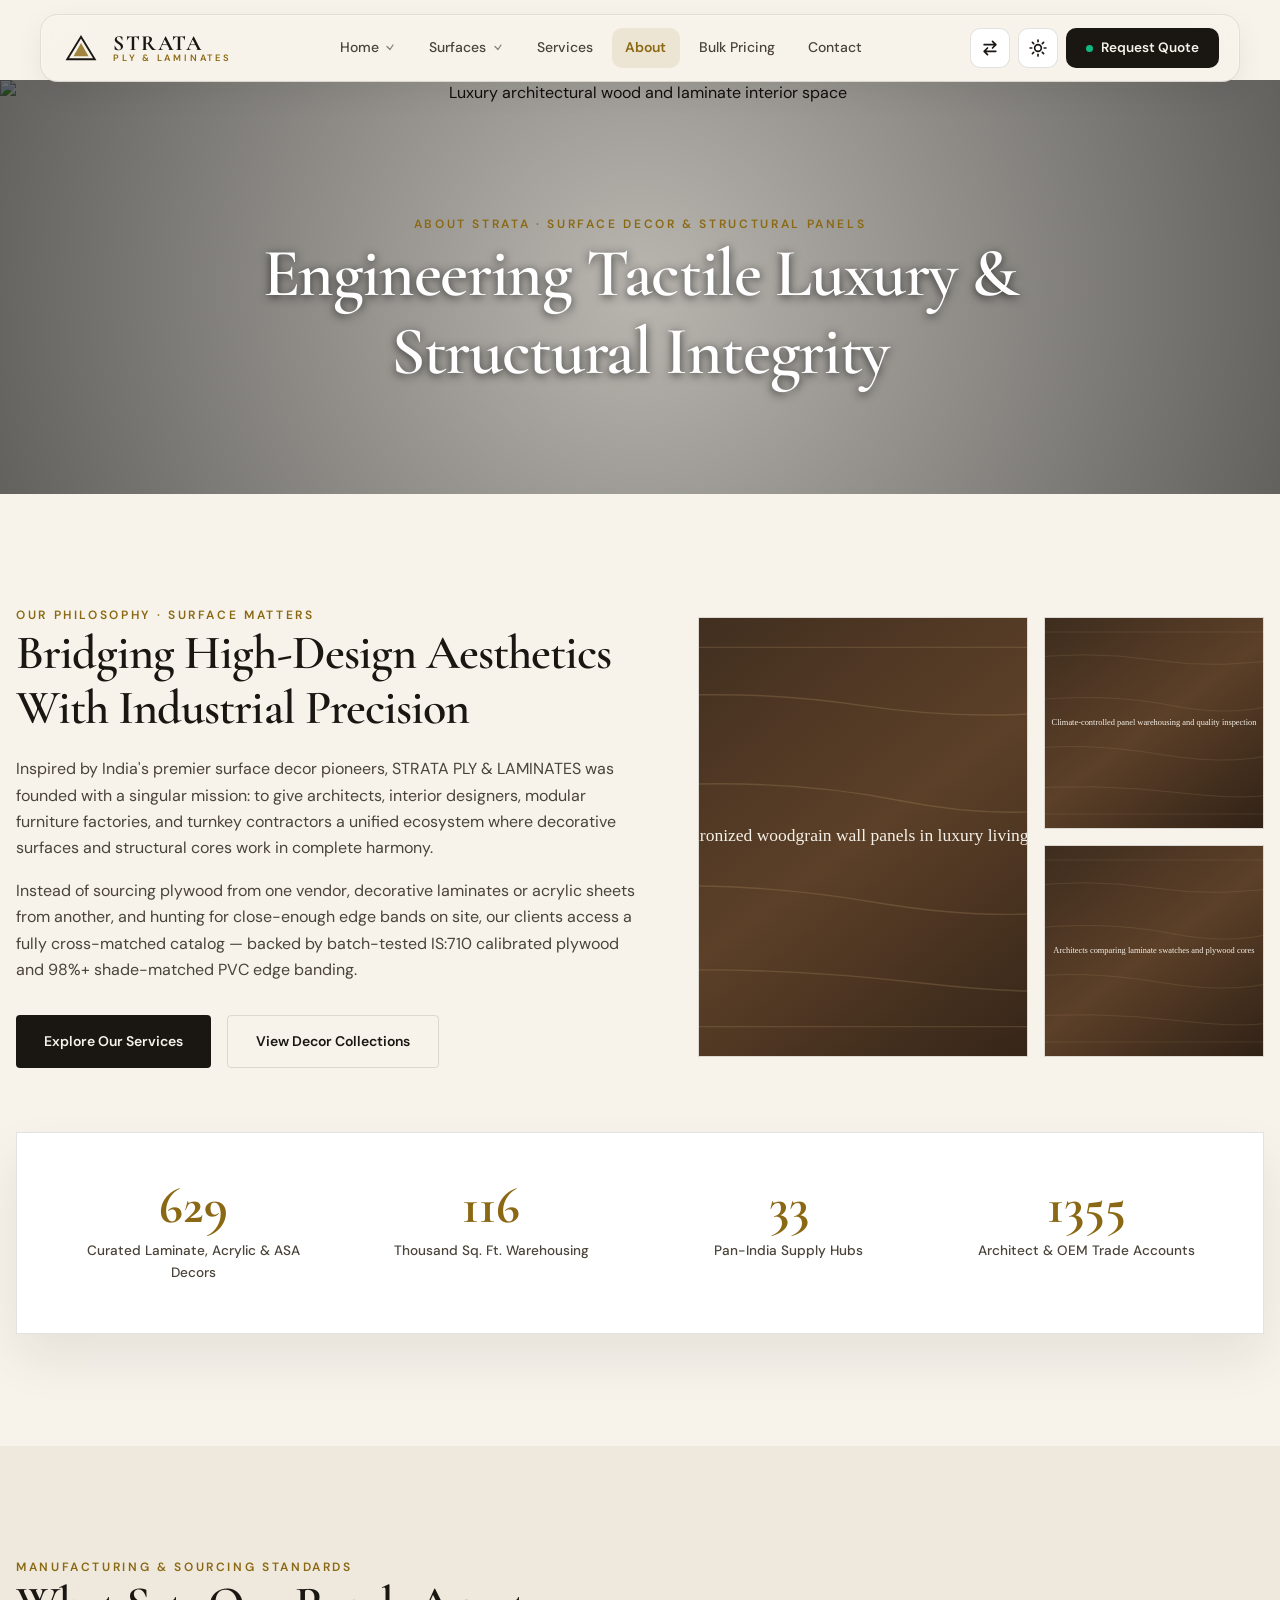
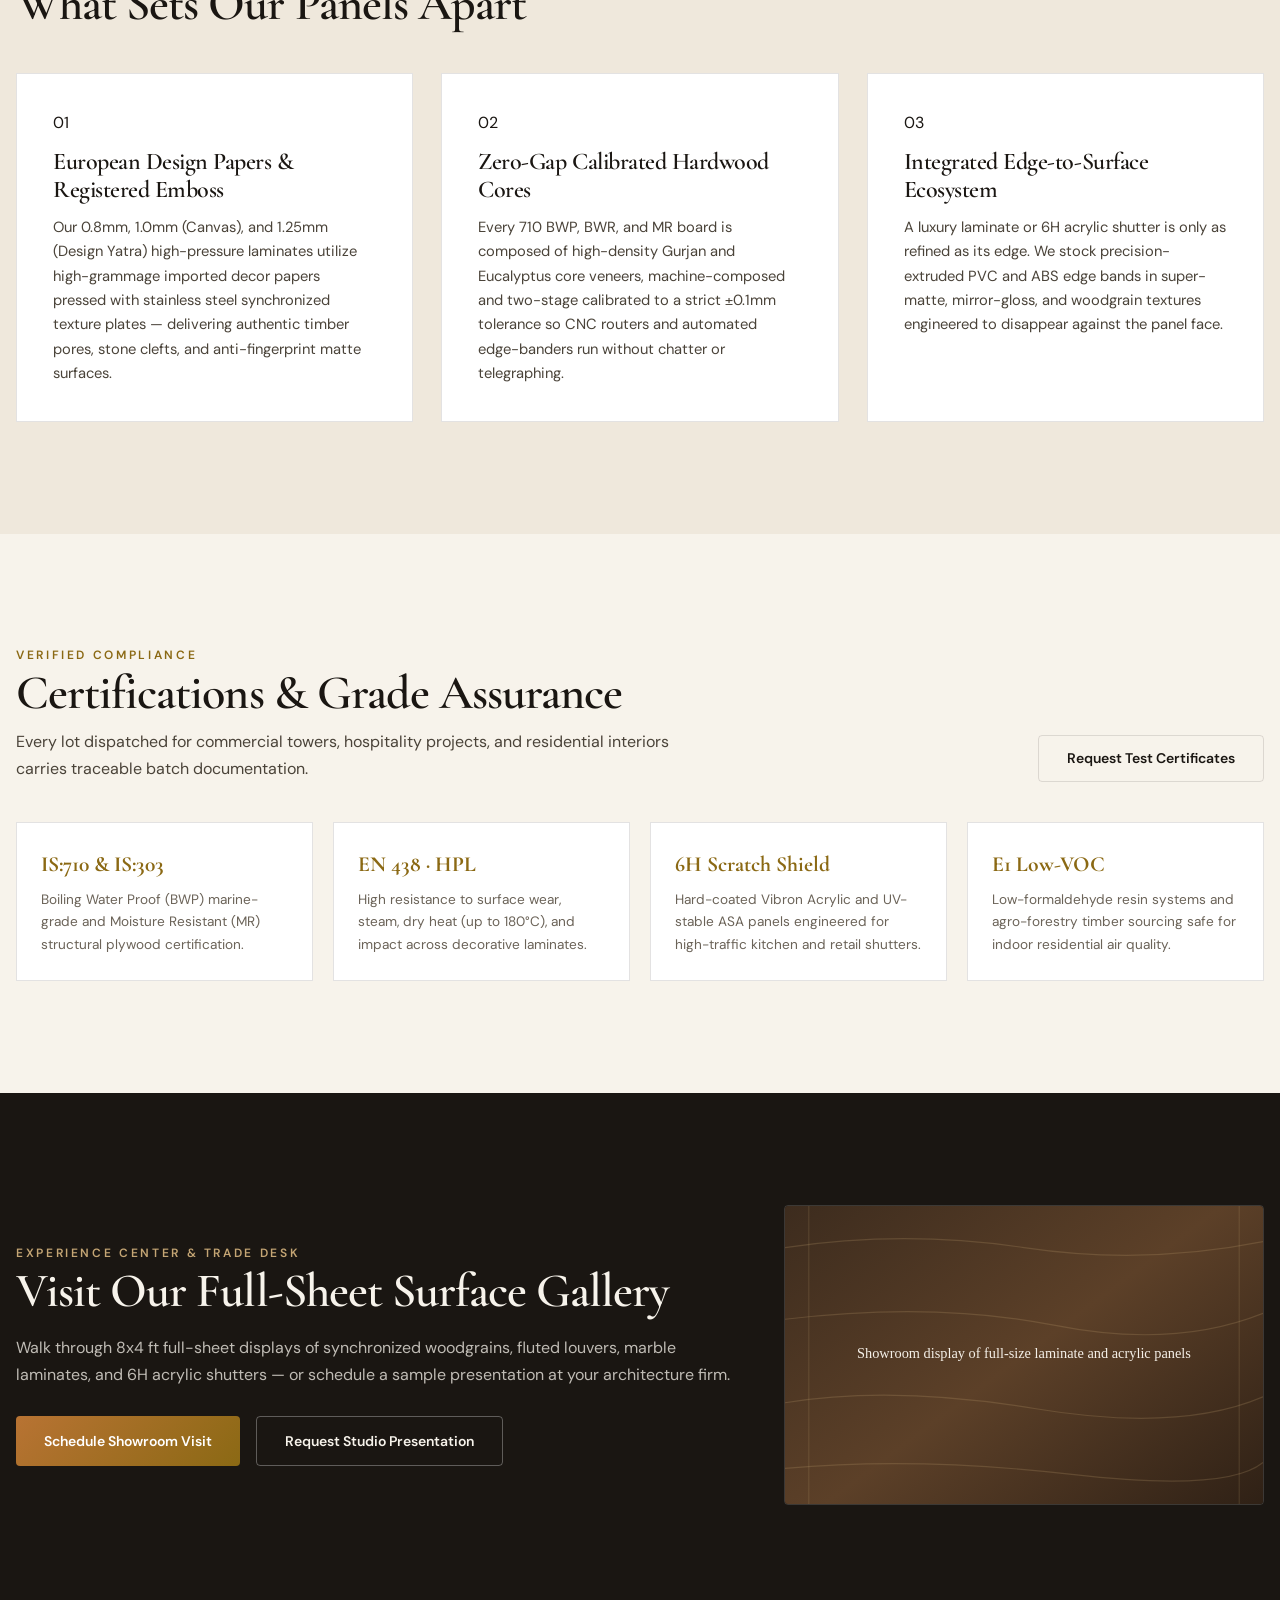
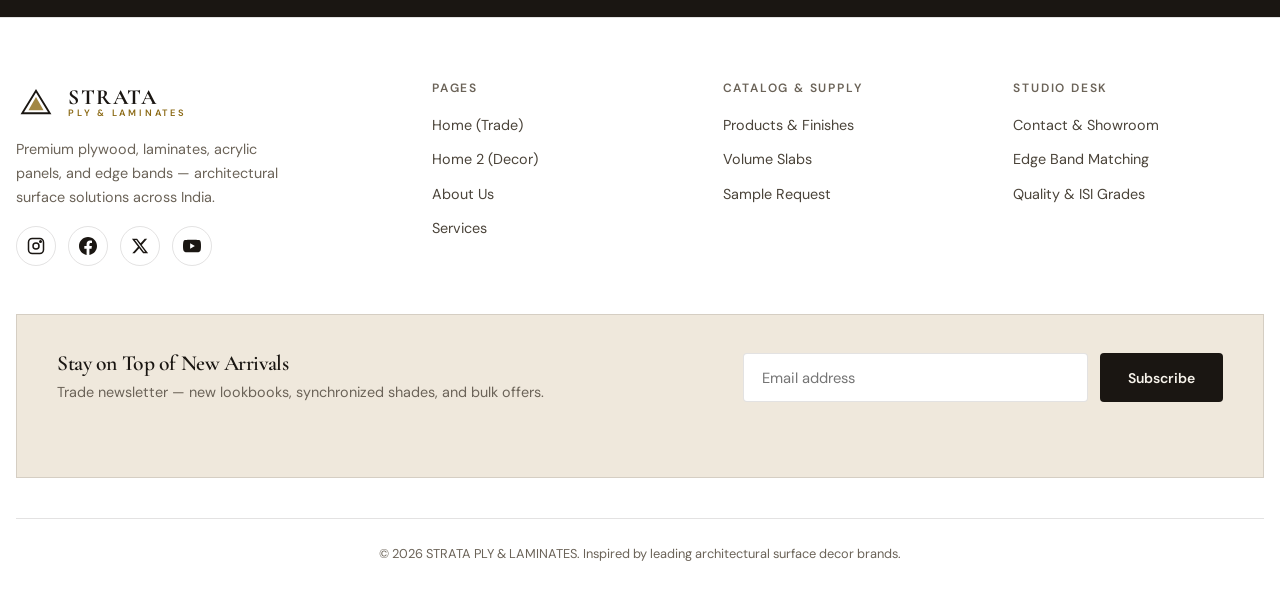
==== commit 2fb3e24c: "Add cache-busting query strings across all pages and add .nojekyll for immediate GitHub Pages deploy" ====
--- a/about.html
+++ b/about.html
@@ -8,7 +8,7 @@
     content="About STRATA PLY & LAMINATES — India's architectural surface decor & calibrated plywood supply partner for architects, OEMs, and interior contractors.">
   <title>About Us | STRATA PLY & LAMINATES</title>
   <link rel="icon" href="favicon.svg" type="image/svg+xml">
-  <link rel="stylesheet" href="assets/css/style.css">
+  <link rel="stylesheet" href="assets/css/style.css?v=2.2">
 </head>
 
 <body data-page="about">
@@ -453,7 +453,7 @@
     </div>
   </div>
 
-  <script src="assets/js/main.js"></script>
+  <script src="assets/js/main.js?v=2.2"></script>
 </body>
 
 </html>
--- a/assets/css/style.css
+++ b/assets/css/style.css
@@ -2349,30 +2349,55 @@
 
 .newsletter-box {
   margin-top: 3rem;
-  padding: 2rem;
+  padding: 2.25rem 2.5rem;
   background: var(--bg-secondary);
   border: 1px solid var(--border);
+  border-radius: var(--radius-md);
   display: flex;
   flex-wrap: wrap;
   align-items: center;
   justify-content: space-between;
-  gap: 1.5rem;
+  gap: 1.75rem;
+  box-sizing: border-box;
+  width: 100%;
+  max-width: 100%;
+  overflow: hidden;
+}
+
+.newsletter-box > div {
+  flex: 1 1 300px;
+  min-width: 0;
 }
 
 .newsletter-form {
   display: flex;
-  gap: 0.5rem;
-  flex: 1;
-  min-width: 260px;
+  gap: 0.75rem;
+  flex: 1 1 340px;
+  max-width: 480px;
+  width: 100%;
+  min-width: 0;
+  box-sizing: border-box;
 }
 
 .newsletter-form input {
-  flex: 1;
-  padding: 0.85rem 1rem;
+  flex: 1 1 180px;
+  min-width: 0;
+  width: 100%;
+  max-width: 100%;
+  padding: 0.85rem 1.15rem;
   border: 1px solid var(--border);
   background: var(--bg-elevated);
   color: var(--text-primary);
   border-radius: var(--radius);
+  font-family: inherit;
+  font-size: 0.92rem;
+  box-sizing: border-box;
+}
+
+.newsletter-form .btn {
+  flex-shrink: 0;
+  white-space: nowrap;
+  box-sizing: border-box;
 }
 
 .footer-bottom {
@@ -3688,13 +3713,44 @@
   }
 
   .newsletter-box {
-    flex-direction: column;
+    flex-direction: column !important;
+    text-align: center !important;
+    padding: 1.75rem 1.25rem !important;
+    gap: 1.25rem !important;
+    width: 100% !important;
+    max-width: 100% !important;
+    box-sizing: border-box !important;
+    overflow: hidden !important;
+  }
+
+  .newsletter-box > div {
+    width: 100% !important;
+    max-width: 100% !important;
+  }
+
+  .newsletter-form {
+    flex-direction: column !important;
+    width: 100% !important;
+    max-width: 100% !important;
+    min-width: 0 !important;
+    gap: 0.75rem !important;
+    box-sizing: border-box !important;
+  }
+
+  .newsletter-form input {
+    width: 100% !important;
+    max-width: 100% !important;
+    min-width: 0 !important;
+    box-sizing: border-box !important;
     text-align: center;
-  }
-
-  .newsletter-form {
-    flex-direction: column;
-    width: 100%;
+    padding: 0.85rem 1rem !important;
+  }
+
+  .newsletter-form .btn {
+    width: 100% !important;
+    max-width: 100% !important;
+    min-width: 0 !important;
+    box-sizing: border-box !important;
   }
 
   .comparison-visual {
@@ -3806,6 +3862,27 @@
 
   .cta-banner-grid {
     gap: 1.5rem !important;
+  }
+
+  .newsletter-box {
+    padding: 1.35rem 0.95rem !important;
+    border-radius: var(--radius) !important;
+  }
+
+  .site-footer {
+    padding-bottom: 4rem !important;
+  }
+
+  .back-to-top {
+    bottom: 1.25rem !important;
+    right: 1.25rem !important;
+    width: 40px !important;
+    height: 40px !important;
+  }
+
+  [dir='rtl'] .back-to-top {
+    left: 1.25rem !important;
+    right: auto !important;
   }
 }
 
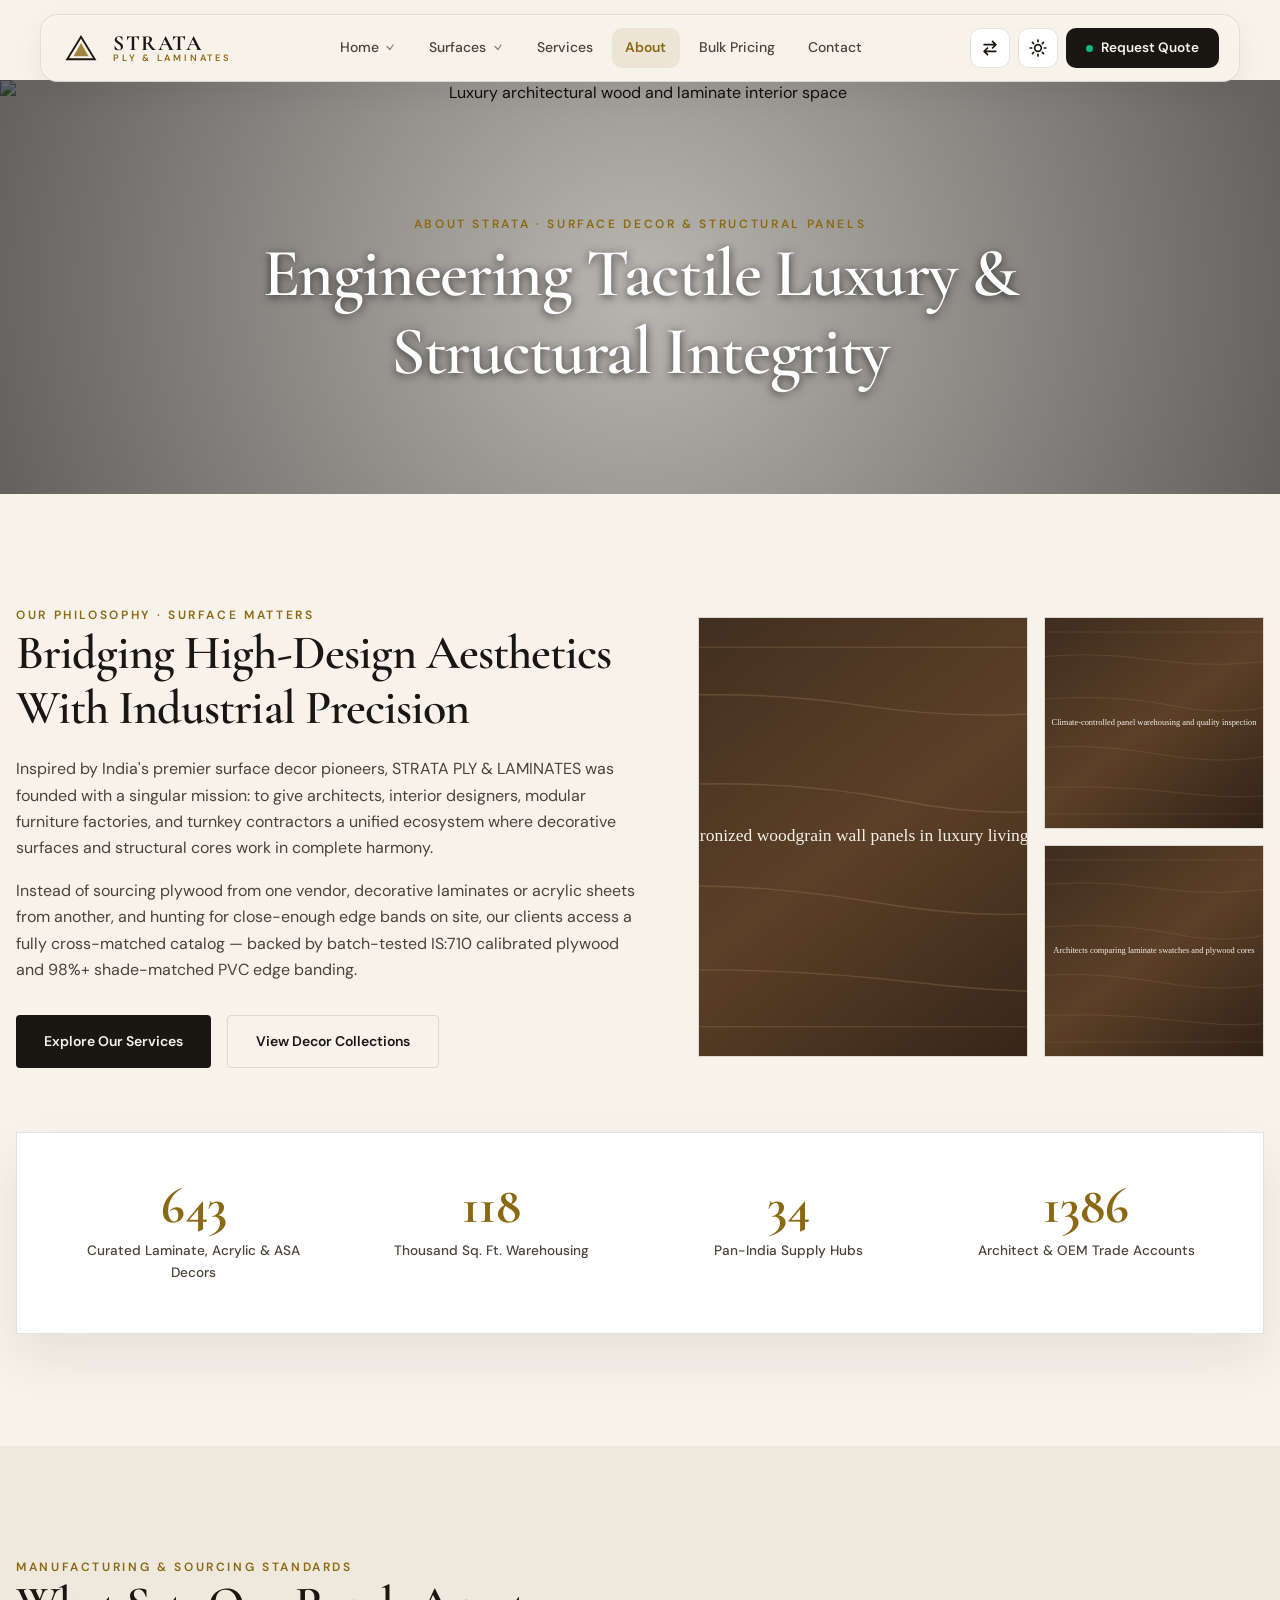
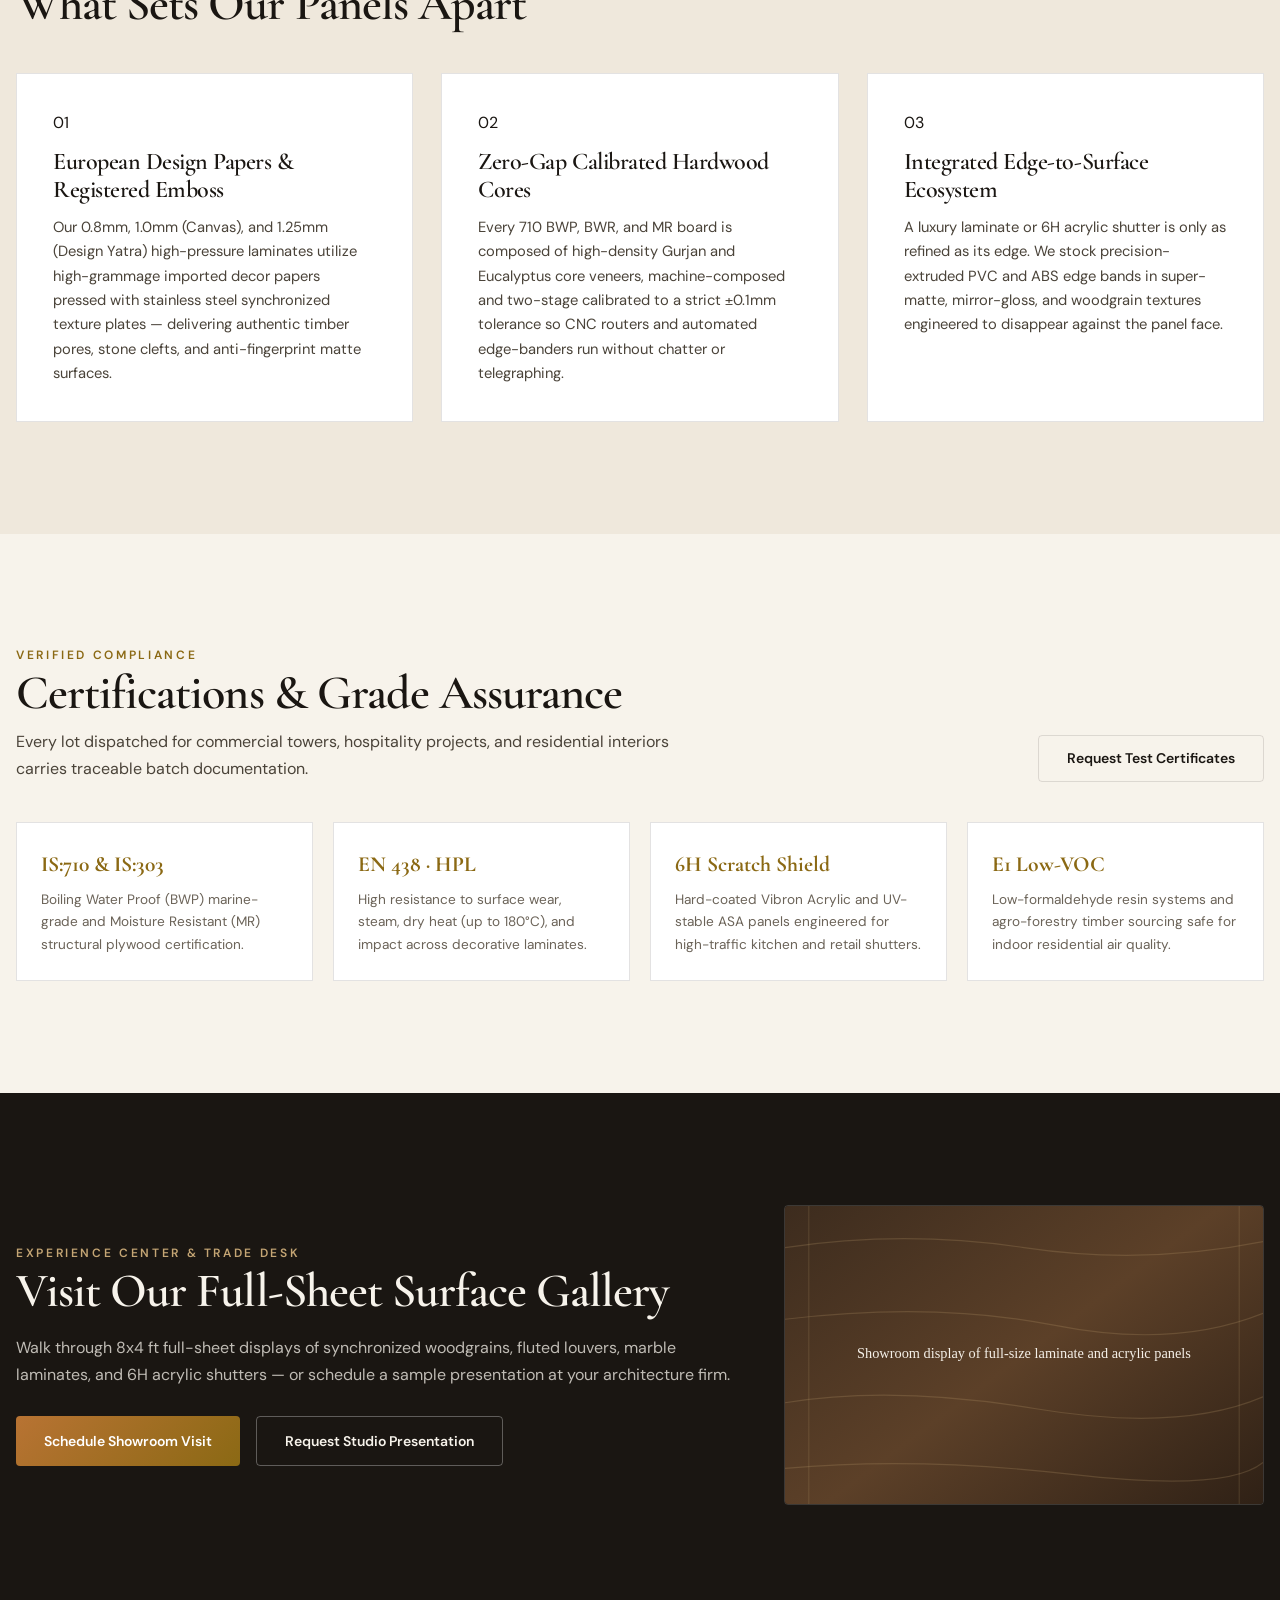
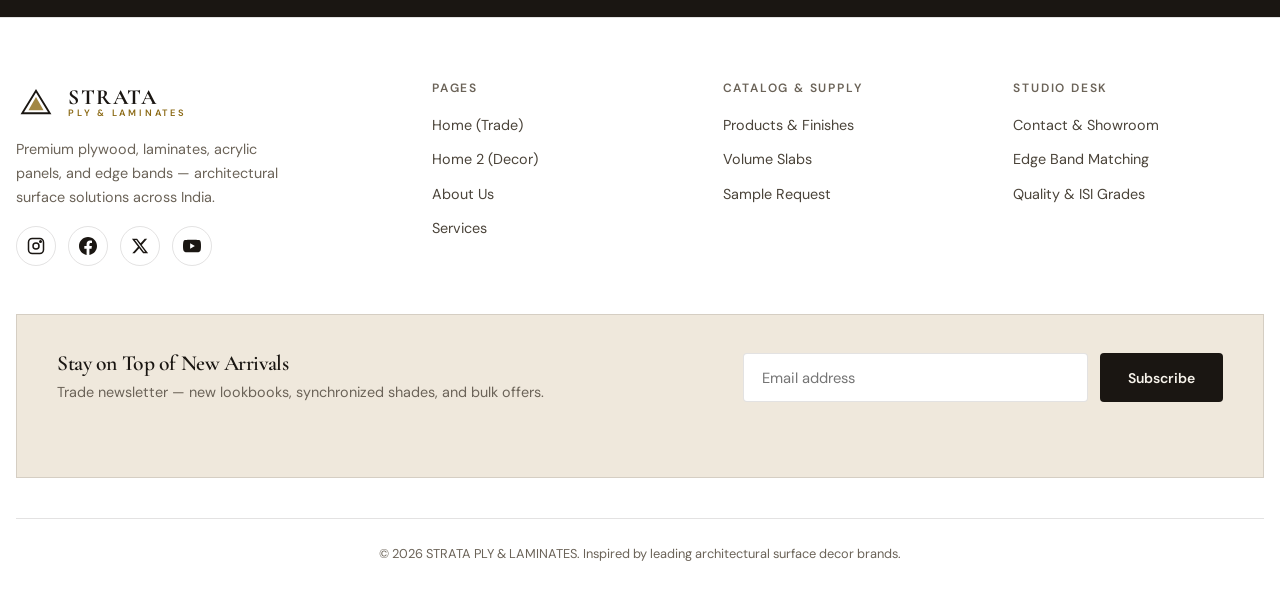
==== commit 56ab99c5: "Fix mobile studio social buttons overlapping with floating back-to-top button" ====
--- a/about.html
+++ b/about.html
@@ -8,7 +8,7 @@
     content="About STRATA PLY & LAMINATES — India's architectural surface decor & calibrated plywood supply partner for architects, OEMs, and interior contractors.">
   <title>About Us | STRATA PLY & LAMINATES</title>
   <link rel="icon" href="favicon.svg" type="image/svg+xml">
-  <link rel="stylesheet" href="assets/css/style.css?v=2.2">
+  <link rel="stylesheet" href="assets/css/style.css?v=2.3">
 </head>
 
 <body data-page="about">
@@ -453,7 +453,7 @@
     </div>
   </div>
 
-  <script src="assets/js/main.js?v=2.2"></script>
+  <script src="assets/js/main.js?v=2.3"></script>
 </body>
 
 </html>
--- a/assets/css/style.css
+++ b/assets/css/style.css
@@ -4758,11 +4758,20 @@
     word-break: break-word !important;
   }
   .contact-social-row {
-    flex-direction: column !important;
+    display: flex !important;
+    flex-direction: row !important;
+    flex-wrap: wrap !important;
     gap: 0.65rem !important;
+    width: 100% !important;
+    max-width: calc(100% - 2.5rem) !important;
   }
   .contact-social-btn {
-    width: 100% !important;
+    display: inline-flex !important;
+    width: auto !important;
+    flex: 0 0 auto !important;
+    padding: 0.55rem 0.95rem !important;
+    font-size: 0.82rem !important;
+    border-radius: var(--radius-sm) !important;
   }
   .member-card-interactive {
     padding: 1.5rem 1.15rem !important;
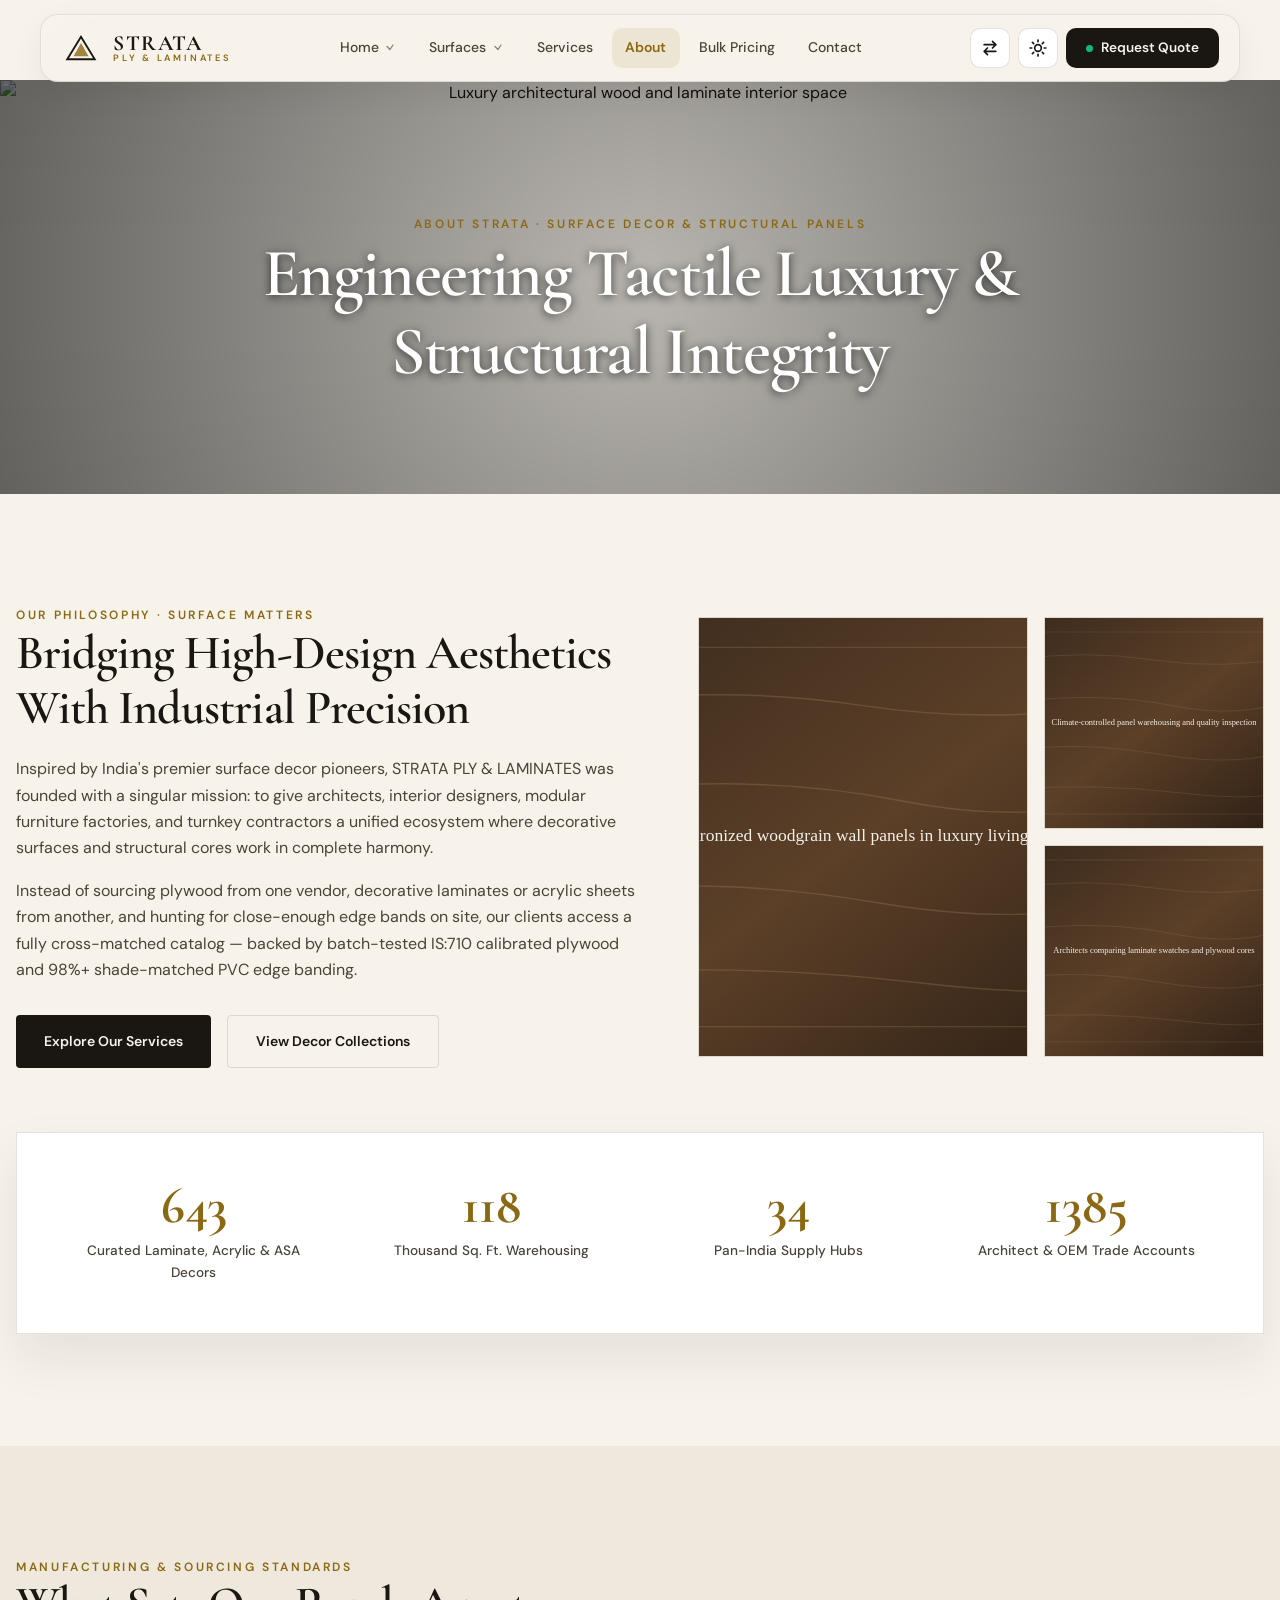
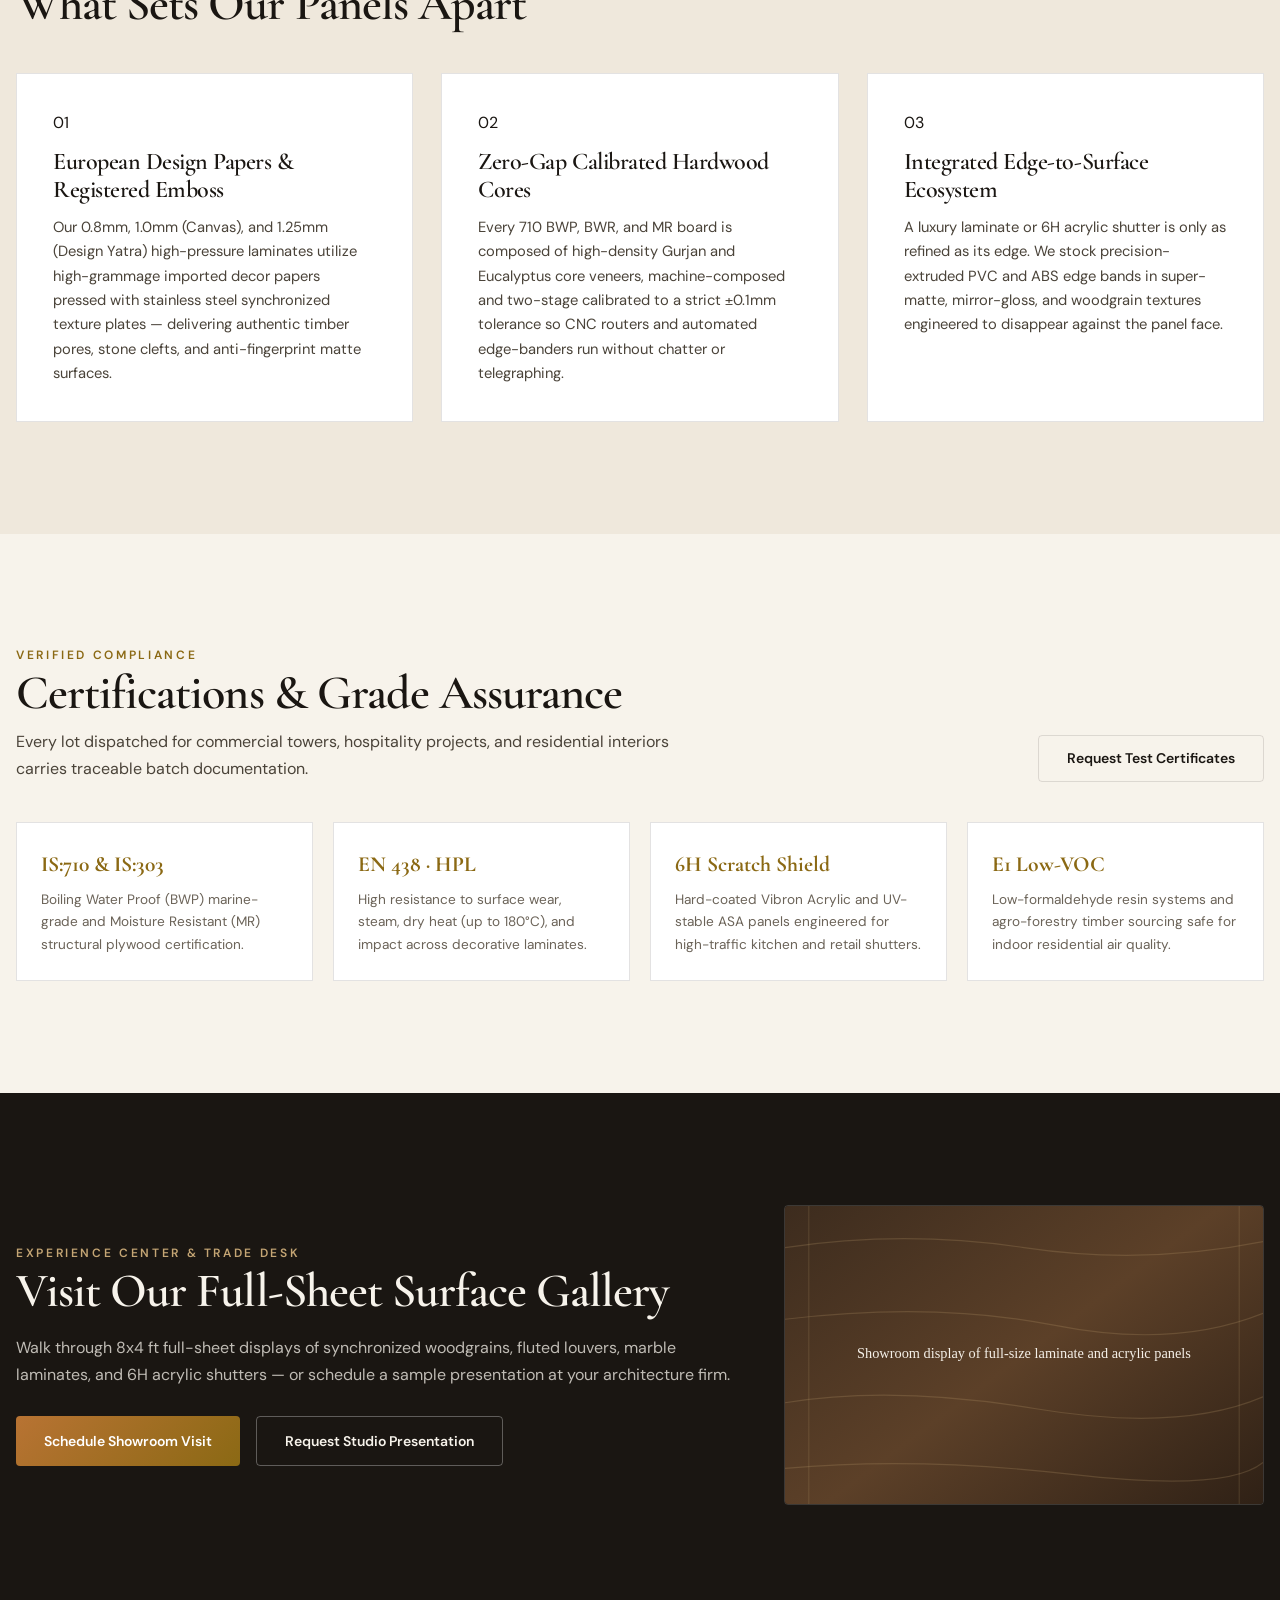
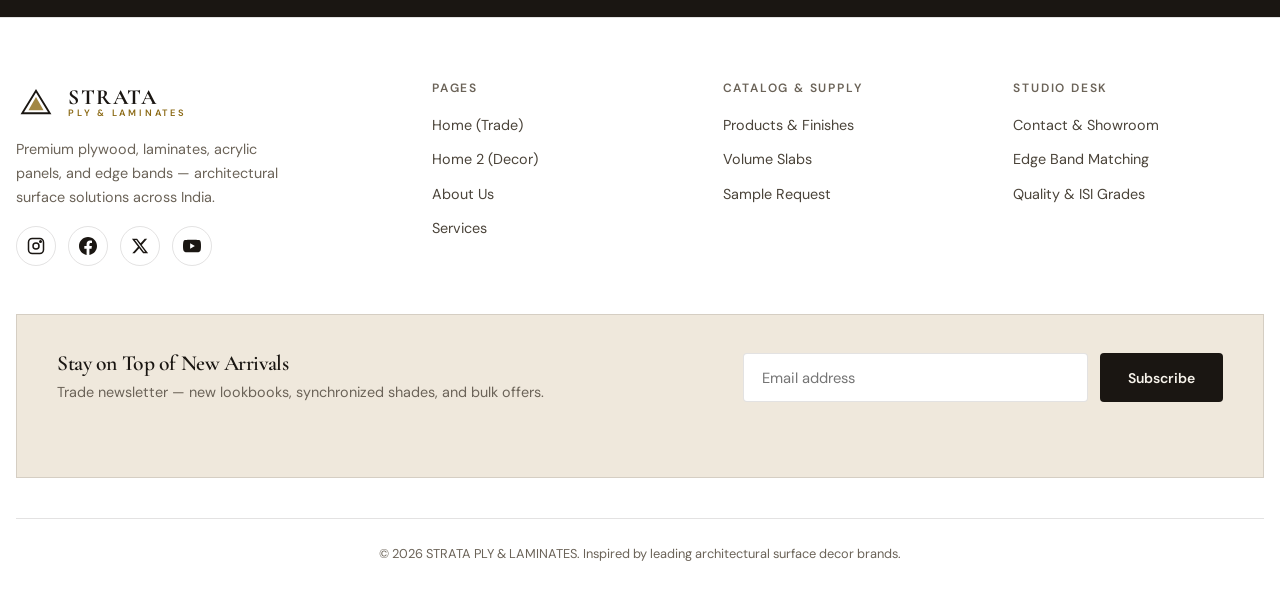
==== commit afd6e9ad: "Dock mobile navbar to top edge and hide back-to-top floating button on mobile to prevent overlapping" ====
--- a/about.html
+++ b/about.html
@@ -8,7 +8,7 @@
     content="About STRATA PLY & LAMINATES — India's architectural surface decor & calibrated plywood supply partner for architects, OEMs, and interior contractors.">
   <title>About Us | STRATA PLY & LAMINATES</title>
   <link rel="icon" href="favicon.svg" type="image/svg+xml">
-  <link rel="stylesheet" href="assets/css/style.css?v=2.3">
+  <link rel="stylesheet" href="assets/css/style.css?v=2.4">
 </head>
 
 <body data-page="about">
@@ -453,7 +453,7 @@
     </div>
   </div>
 
-  <script src="assets/js/main.js?v=2.3"></script>
+  <script src="assets/js/main.js?v=2.4"></script>
 </body>
 
 </html>
--- a/assets/css/style.css
+++ b/assets/css/style.css
@@ -3653,6 +3653,38 @@
 }
 
 @media (max-width: 768px) {
+  /* Mobile clean docked navbar: edge-to-edge, eliminates floating island and gaps cutting headers */
+  .site-header {
+    top: 0 !important;
+    left: 0 !important;
+    right: 0 !important;
+    padding-inline: 0 !important;
+    background: var(--bg-primary) !important;
+    border-bottom: 1px solid var(--border) !important;
+    box-shadow: 0 4px 16px rgba(0, 0, 0, 0.05) !important;
+  }
+
+  [data-theme='dark'] .site-header {
+    background: #141210 !important;
+    border-color: rgba(255, 255, 255, 0.08) !important;
+    box-shadow: 0 4px 20px rgba(0, 0, 0, 0.35) !important;
+  }
+
+  .site-header .nav-inner {
+    height: 60px !important;
+    border-radius: 0 !important;
+    border: none !important;
+    box-shadow: none !important;
+    padding: 0 1.25rem !important;
+    max-width: 100% !important;
+    background: transparent !important;
+  }
+
+  /* Permanently hide floating back-to-top on mobile so it never obstructs interactive buttons or cards */
+  .back-to-top {
+    display: none !important;
+  }
+
   .lookbook-grid,
   .services-grid,
   .about-stat-strip,
@@ -3867,22 +3899,6 @@
   .newsletter-box {
     padding: 1.35rem 0.95rem !important;
     border-radius: var(--radius) !important;
-  }
-
-  .site-footer {
-    padding-bottom: 4rem !important;
-  }
-
-  .back-to-top {
-    bottom: 1.25rem !important;
-    right: 1.25rem !important;
-    width: 40px !important;
-    height: 40px !important;
-  }
-
-  [dir='rtl'] .back-to-top {
-    left: 1.25rem !important;
-    right: auto !important;
   }
 }
 
@@ -4763,7 +4779,6 @@
     flex-wrap: wrap !important;
     gap: 0.65rem !important;
     width: 100% !important;
-    max-width: calc(100% - 2.5rem) !important;
   }
   .contact-social-btn {
     display: inline-flex !important;
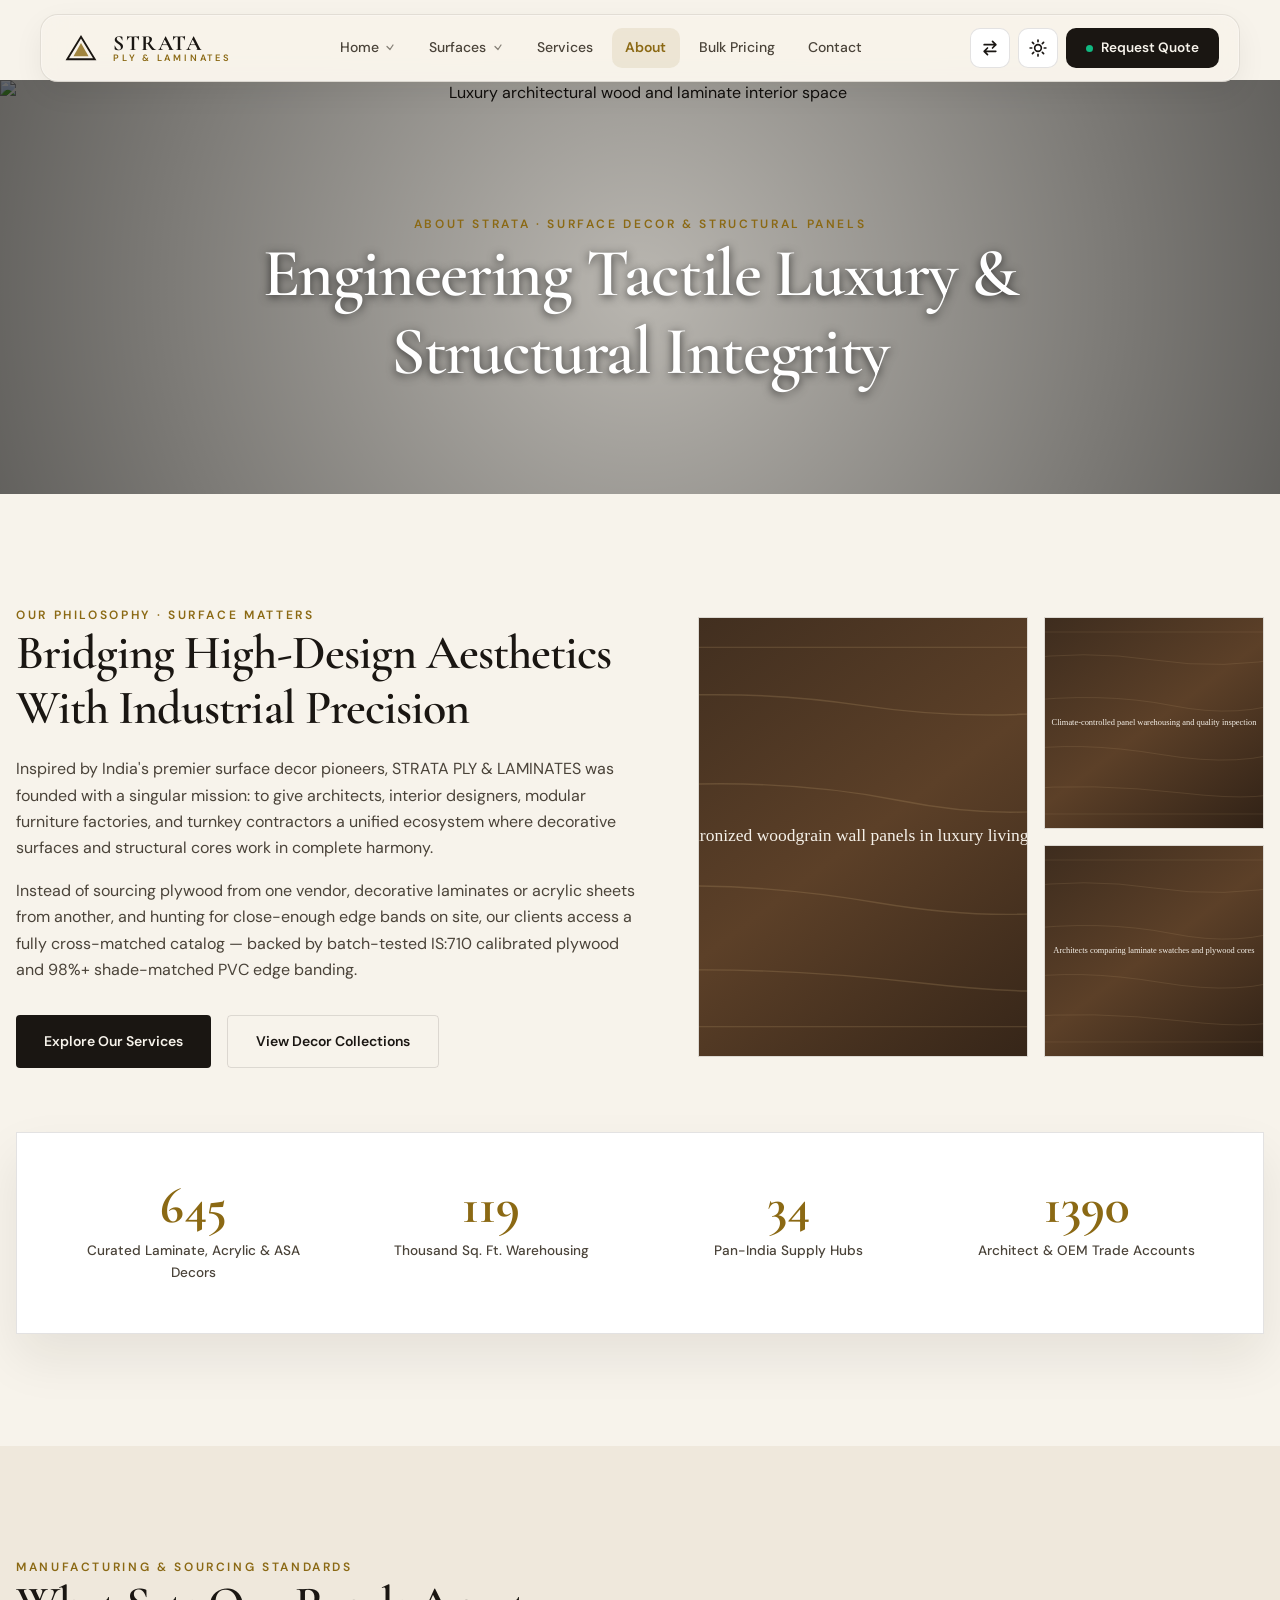
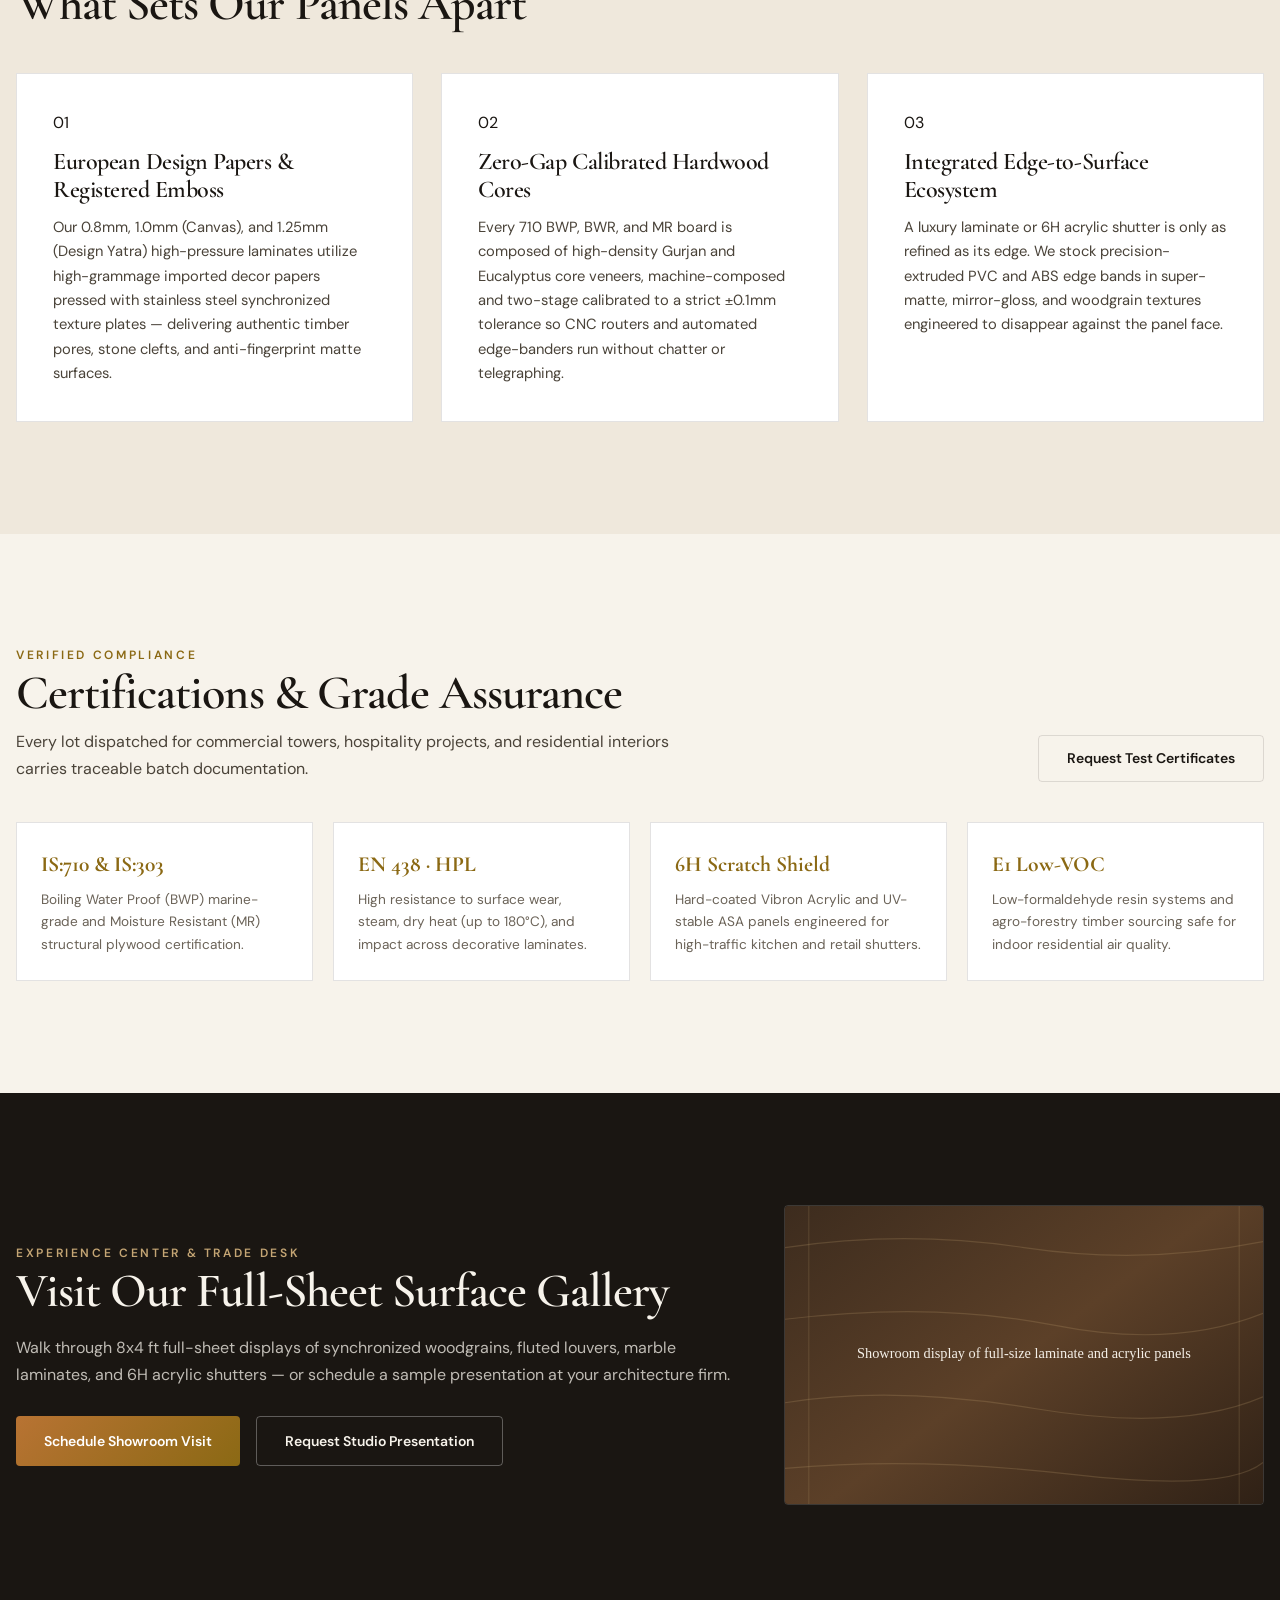
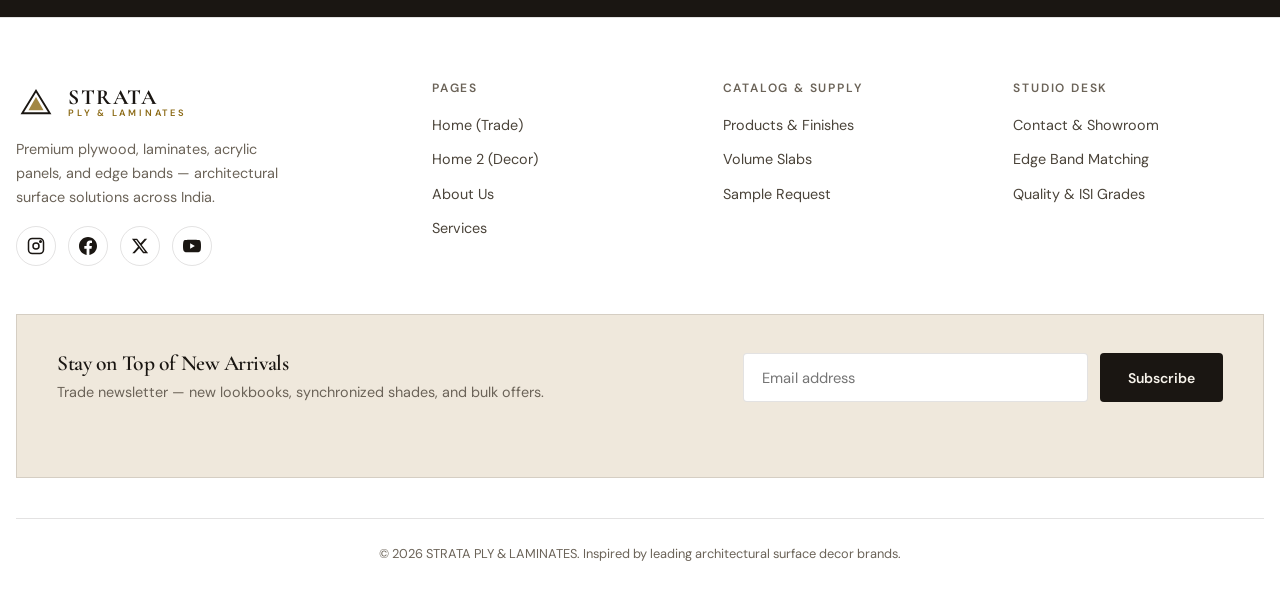
==== commit be0ef813: "Wrap Studio Information inside dedicated matching card container to prevent edge clipping and overla" ====
--- a/about.html
+++ b/about.html
@@ -8,7 +8,7 @@
     content="About STRATA PLY & LAMINATES — India's architectural surface decor & calibrated plywood supply partner for architects, OEMs, and interior contractors.">
   <title>About Us | STRATA PLY & LAMINATES</title>
   <link rel="icon" href="favicon.svg" type="image/svg+xml">
-  <link rel="stylesheet" href="assets/css/style.css?v=2.4">
+  <link rel="stylesheet" href="assets/css/style.css?v=2.5">
 </head>
 
 <body data-page="about">
@@ -453,7 +453,7 @@
     </div>
   </div>
 
-  <script src="assets/js/main.js?v=2.4"></script>
+  <script src="assets/js/main.js?v=2.5"></script>
 </body>
 
 </html>
--- a/assets/css/style.css
+++ b/assets/css/style.css
@@ -2189,11 +2189,14 @@
   align-items: start;
 }
 
-.form-card {
-  padding: 2rem;
+.form-card,
+.contact-info-card {
+  padding: 2.25rem 2rem;
   background: var(--bg-elevated);
   border: 1px solid var(--border);
   box-shadow: var(--shadow-lg);
+  border-radius: var(--radius-md);
+  box-sizing: border-box;
 }
 
 .form-group {
@@ -4739,11 +4742,13 @@
     gap: 2rem !important;
     width: 100% !important;
   }
-  .form-card {
-    padding: 1.5rem 1.15rem !important;
+  .form-card,
+  .contact-info-card {
+    padding: 1.5rem 1.25rem !important;
     border-radius: var(--radius-md) !important;
     box-sizing: border-box !important;
     width: 100% !important;
+    overflow: hidden !important;
   }
   .form-group input,
   .form-group select,
